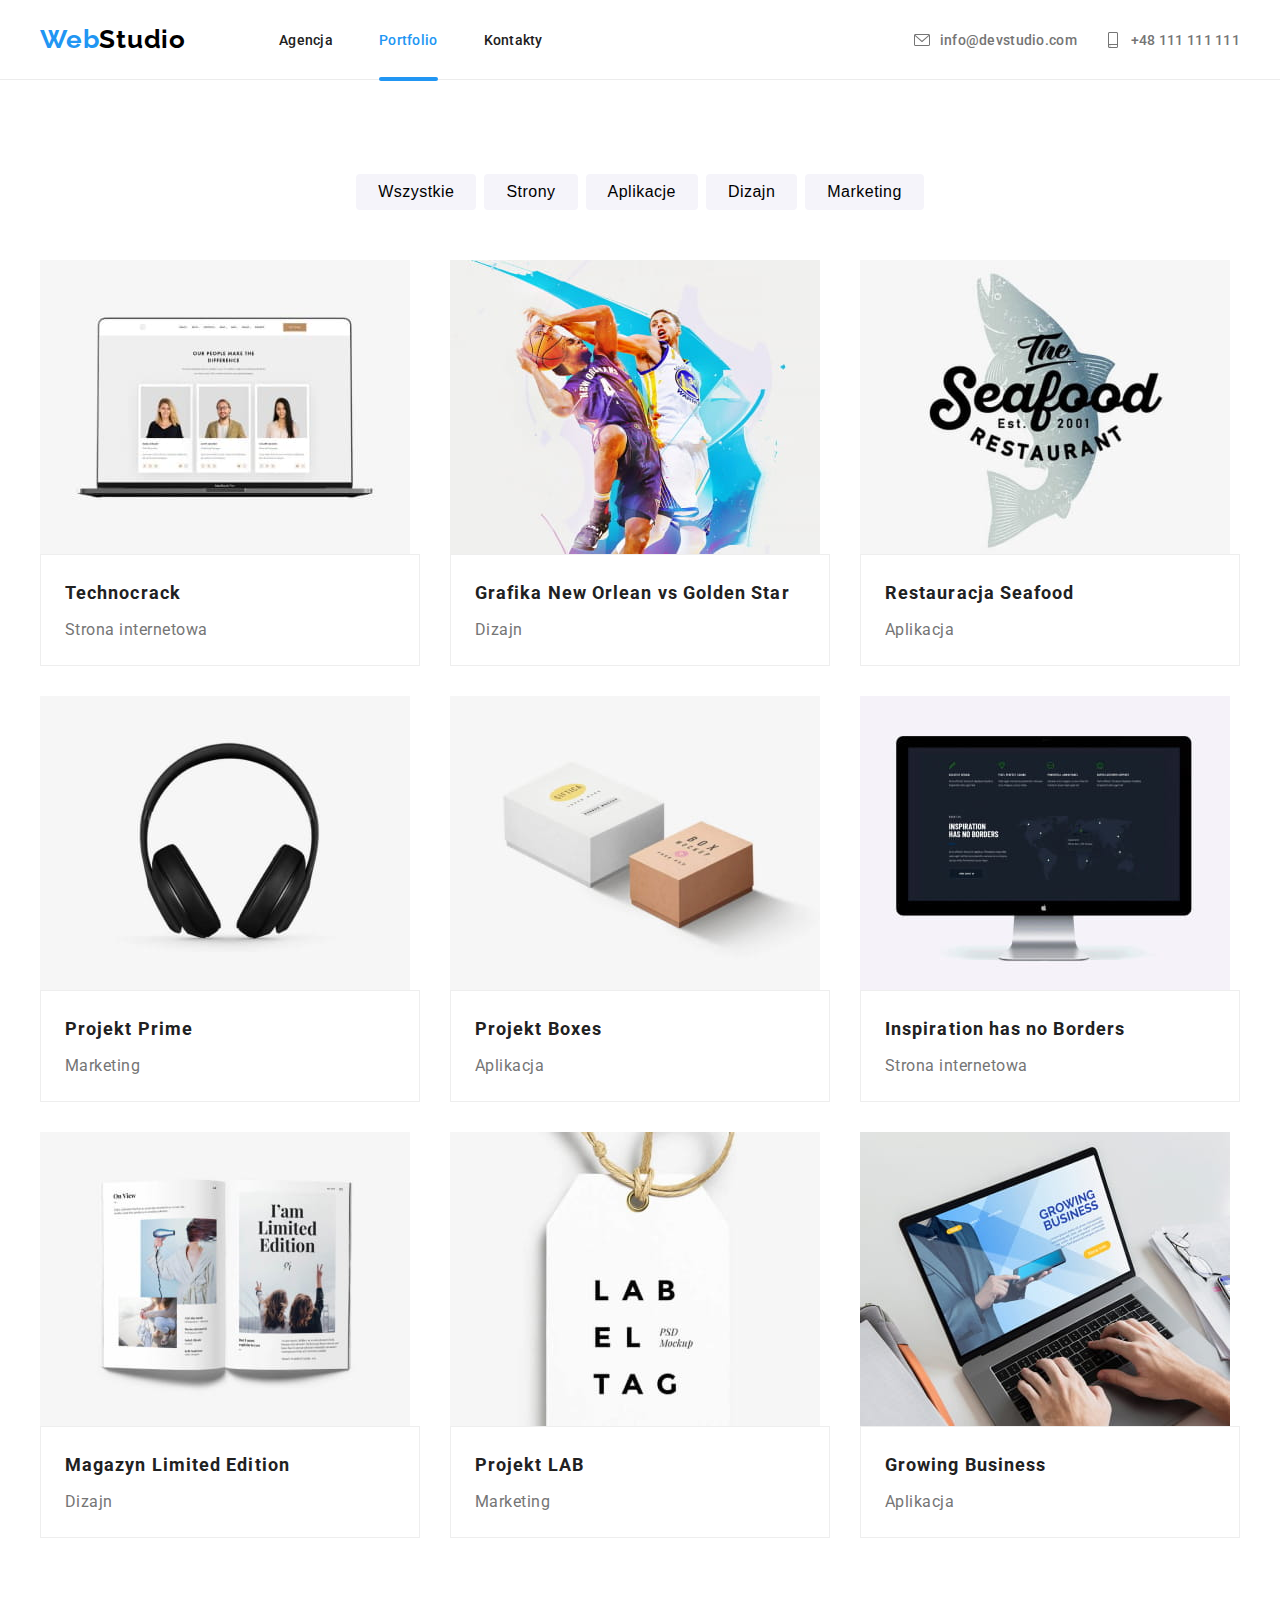
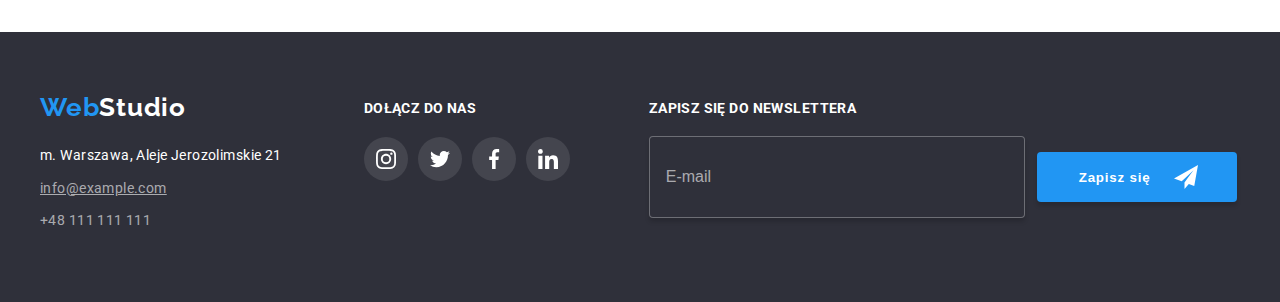
==== portfolio.html @ 94de7e84 "Copied files from previous repository" ====
<!DOCTYPE html>
<html lang="en">
  <head>
    <meta charset="UTF-8" />
    <meta http-equiv="X-UA-Compatible" content="IE=edge" />
    <meta name="viewport" content="width=device-width, initial-scale=1.0" />
    <link rel="preconnect" href="https://fonts.googleapis.com" />
    <link rel="preconnect" href="https://fonts.gstatic.com" crossorigin />
    <link
      href="https://fonts.googleapis.com/css2?family=Raleway:wght@700&family=Roboto:wght@400;500;700;900&display=swap"
      rel="stylesheet"
    />
    <link
      rel="stylesheet"
      href="https://cdnjs.cloudflare.com/ajax/libs/modern-normalize/1.1.0/modern-normalize.min.css"
      integrity="sha512-wpPYUAdjBVSE4KJnH1VR1HeZfpl1ub8YT/NKx4PuQ5NmX2tKuGu6U/JRp5y+Y8XG2tV+wKQpNHVUX03MfMFn9Q=="
      crossorigin="anonymous"
      referrerpolicy="no-referrer"
    />
    <link rel="stylesheet" href="./css/styles.css" />
    <title>Portfolio</title>
  </head>
  <body>
    <!--header-->
    <header class="header-line">
      <div class="header container">
        <div class="header-nav">
          <a class="logo" href="index.html"
            >Web<span class="logo-studio-black">Studio</span></a
          >
          <!--navigation-->
          <nav class="navigation-menu">
            <ul class="navigation">
              <li><a class="link" href="#">Agencja</a></li>
              <li><a class="link link-active" href="portfolio.html">Portfolio</a></li>
              <li><a class="link" href="#">Kontakty</a></li>
            </ul>
          </nav>
        </div>
        <div>
          <ul class="contacts-header">
            <li class="menu-nav">
              <a class="link link-contact" href="mailto:info@devstudio.com"
                > <svg class="icon-email">
                  <use href="./images/icons.svg#icon-envelope"></use></svg>info@devstudio.com</a
              >
            </li>
            <li class="menu-nav">
              <a class="link link-contact" href="tel:+48111111111"
                > <svg class="icon-phone">
                  <use href="./images/icons.svg#icon-smartphone"></use>
                </svg>+48 111 111 111</a
              >
            </li>
          </ul>
      </div>
      </div>
    </header>
    <!--buttons-->
    <main>
      <section class="section">
        <div class="container">
          <ul class="buttons-main">
            <li>
              <button class="button-list" type="button">Wszystkie</button>
            </li>
            <li><button class="button-list" type="button">Strony</button></li>
            <li>
              <button class="button-list" type="button">Aplikacje</button>
            </li>
            <li><button class="button-list" type="button">Dizajn</button></li>
            <li>
              <button class="button-list" type="button">Marketing</button>
            </li>
          </ul>
          <!--projects-->
          <div>
          <ul class="portfolio-projects">
            <li class="portfolio-projects-item">
              <figure class="portfolio-images">
                <div class="portfolio-images-box">
                <img 
                  src="images/portfolio/technocrack.jpg"
                  alt="Web page"
                  width="370"
                  height="294"
                />
                <div class="portfolio-images-overlay">
                  <p>Technocrack jest popularną platformą wykorzystywaną do rozpowszechniania koronawirusa. Firmy wykorzystują tę platformę do celów szpiegowskich i ataków na niezabezpieczone serwery konkurencji</p>
                </div>
                </div>
                <figcaption class="portfolio-description">
                  <h3 class="project">Technocrack</h3>
                  <span class="project-item">Strona internetowa</span>
                </figcaption>
              </figure>
            </li>
            <li class="portfolio-projects-item">
              <figure class="portfolio-images">
                <div class="portfolio-images-box">
                <img
                  src="images/portfolio/basketball.jpg"
                  alt="basketball match graphics"
                  width="370"
                  height="294"
                />
                <div class="portfolio-images-overlay">
                  <p>Lorem ipsum dolor sit amet consectetur adipisicing elit. Ducimus temporibus in nisi odit distinctio repellendus, enim quisquam deleniti et exercitationem commodi pariatur. Nisi id neque veritatis inventore aperiam maxime expedita.</p>
                </div>
                </div>
                <figcaption class="portfolio-description">
                  <h3 class="project">Grafika New Orlean vs Golden Star</h3>
                  <span class="project-item">Dizajn</span>
                </figcaption>
              </figure>
            </li>
            <li class="portfolio-projects-item">
              <figure class="portfolio-images">
                <div class="portfolio-images-box">
                <img
                  src="images/portfolio/restaurant.jpg"
                  alt="logo seafood restaurant"
                  width="370"
                  height="294"
                />
                <div class="portfolio-images-overlay">
                  <p>Lorem ipsum dolor sit amet, consectetur adipisicing elit. Velit minus ut quod voluptatibus ratione nulla, quis sint voluptate! Quas, voluptates quibusdam repudiandae animi dolores voluptatibus itaque labore quis placeat harum.</p>
                </div>
                </div>
                <figcaption class="portfolio-description">
                  <h3 class="project">Restauracja Seafood</h3>
                  <span class="project-item">Aplikacja</span>
                </figcaption>
              </figure>
            </li>
            <li class="portfolio-projects-item">
              <figure class="portfolio-images">
                <div class="portfolio-images-box">
                <img
                  src="images/portfolio/headphones.jpg"
                  alt="headphones"
                  width="370"
                  height="294"
                />
                <div class="portfolio-images-overlay">
                  <p>Lorem ipsum dolor sit amet consectetur, adipisicing elit. Rem nobis in earum voluptatem a consectetur iste inventore delectus minus nulla aut quidem voluptatum expedita eligendi aspernatur autem iusto, cupiditate quisquam.</p>
                </div>
                </div>
                <figcaption class="portfolio-description">
                  <h3 class="project">Projekt Prime</h3>
                  <span class="project-item">Marketing</span>
                </figcaption>
              </figure>
            </li>
            <li class="portfolio-projects-item">
              <figure class="portfolio-images">
                <div class="portfolio-images-box">
                <img
                  src="images/portfolio/boxes.jpg"
                  alt="boxes"
                  width="370"
                  height="294"
                />
                <div class="portfolio-images-overlay">
                  <p>Lorem ipsum dolor sit amet consectetur adipisicing elit. Nesciunt veniam autem suscipit vero iure cupiditate distinctio nulla ea debitis quaerat quam, aspernatur dolores, quos inventore ullam accusantium. Obcaecati, et inventore.</p>
                </div>
                </div>
                <figcaption class="portfolio-description">
                  <h3 class="project">Projekt Boxes</h3>
                  <span class="project-item">Aplikacja</span>
                </figcaption>
              </figure>
            </li>
            <li class="portfolio-projects-item">
              <figure class="portfolio-images">
                <div class="portfolio-images-box">
                <img
                  src="images/portfolio/monitor.jpg"
                  alt="monitor"
                  width="370"
                  height="294"
                />
                <div class="portfolio-images-overlay">
                  <p>Lorem, ipsum dolor sit amet consectetur adipisicing elit. Libero cum sit praesentium asperiores error doloribus quas delectus quidem illum omnis consequuntur voluptatum dolore, dolores quasi autem eum eius. Ab, pariatur.</p>
                </div>
                </div>
                <figcaption class="portfolio-description">
                  <h3 class="project">Inspiration has no Borders</h3>
                  <span class="project-item">Strona internetowa</span>
                </figcaption>
              </figure>
            </li>
            <li class="portfolio-projects-item">
              <figure class="portfolio-images">
                <div class="portfolio-images-box">
                <img
                  src="images/portfolio/magazine.jpg"
                  alt="Limited Edition magazine"
                  width="370"
                  height="294"
                />
                <div class="portfolio-images-overlay">
                  <p>Lorem ipsum dolor sit amet consectetur adipisicing elit. Similique ex provident ullam minus odio, ipsum laudantium laborum natus necessitatibus, nobis sit quas alias! Beatae alias adipisci distinctio soluta doloremque eum.</p>
                </div>
                </div>
                
                <figcaption class="portfolio-description">
                  <h3 class="project">Magazyn Limited Edition</h3>
                  <span class="project-item">Dizajn</span>
                </figcaption>
              </figure>
            </li>
            <li class="portfolio-projects-item">
              <figure class="portfolio-images">
                <div class="portfolio-images-box">
                <img
                  src="images/portfolio/label.jpg"
                  alt="project label tag"
                  width="370"
                  height="294"
                />
                <div class="portfolio-images-overlay">
                  <p>Lorem ipsum dolor sit amet consectetur adipisicing elit. Quo exercitationem voluptas, asperiores reprehenderit quod repellat, iusto totam omnis nobis corrupti libero tempora nesciunt laudantium delectus iste adipisci. Nihil, nesciunt commodi!</p>
                </div>
                </div>
                <figcaption class="portfolio-description">
                  <h3 class="project">Projekt LAB</h3>
                  <span class="project-item">Marketing</span>
                </figcaption>
              </figure>
            </li>
            <li class="portfolio-projects-item">
              <figure class="portfolio-images">
                <div class="portfolio-images-box">
                <img
                  src="images/portfolio/laptop.jpg"
                  alt="growing business app on laptop"
                  width="370"
                  height="294"
                />
                <div class="portfolio-images-overlay">
                  <p>Lorem ipsum dolor sit amet consectetur, adipisicing elit. Nostrum odit, sunt minus magnam id hic dicta nisi facere dolor rem repellat veritatis porro quis cupiditate saepe, aspernatur et officiis nam.</p>
                </div>
                </div>
                <figcaption class="portfolio-description">
                  <h3 class="project">Growing Business</h3>
                  <span class="project-item">Aplikacja</span>
                </figcaption>
              </figure>
            </li>
          </ul>
          </div>
        </div>
      </section>
    </main>

    <!--footer-->
    <footer class="contacts">
      <div class="container footer-box">
        <div>
        <a class="logo logo-footer" href="index.html"
          >Web<span class="logo-studio-white">Studio</span></a
        >
        <address>
          <ul class="links-footer">
            <li>
              <a
                class="link-footer"
                href="https://goo.gl/maps/8idBE2b1yMuSsfuq6"
                target="_blank"
                >m. Warszawa, Aleje Jerozolimskie 21</a
              >
            </li>
            <li>
              <a
                class="link-footer contact-footer-mail"
                href="mailto:info@example.com"
                >info@example.com</a
              >
            </li>
            <li>
              <a class="link-footer contact-footer" href="tel:+48111111111"
                >+48 111 111 111</a
              >
            </li>
          </ul>
        </address>
      </div>
      <div class="footer-social-media">
        <p class="footer-social-header">Dołącz do nas</p>
        <ul class="footer-social-media-list">
          <li class="footer-social-media-item">
            <a href="#" class="footer-social-media-link social-media-links">
              <svg class="footer-social-media-icon" width="44px" height="44px">
                <use href="./images/icons.svg#icon-instagram" width="20px" height="20px" x="12px" y="12px"></use>
              </svg>
            </a>
          </li>
              <li class="footer-social-media-item">
                <a href="#" class="footer-social-media-link social-media-links">
                  <svg class="footer-social-media-icon" width="44px" height="44px">
                    <use href="./images/icons.svg#icon-twitter" width="20px" height="20px" x="12px" y="12px"></use>
                  </svg>
                </a>
              </li>
                  <li class="footer-social-media-item">
                    <a href="#" class="footer-social-media-link social-media-links">
                      <svg class="footer-social-media-icon" width="44px" height="44px">
                        <use href="./images/icons.svg#icon-facebook" width="20px" height="20px" x="12px" y="12px"></use>
                      </svg>
                    </a>
                  </li>
                  <li class="footer-social-media-item">
                        <a href="#" class="footer-social-media-link social-media-links">
                          <svg class="footer-social-media-icon" width="44px" height="44px">
                            <use href="./images/icons.svg#icon-linkedin" width="20px" height="20px" x="12px" y="12px"></use>
                          </svg>
                        </a>
                        </li>
        </ul>
        <div class="newsletter-box-portfolio">
          <p class="footer-social-header">Zapisz się do newslettera</p>
          <form class="newsletter-form">
            <label for="newsletter"></label>
   <input name="newsletter"
    type="text"
    id="newsletter"
    placeholder="E-mail"
    class="newsletter-email-box"/>
          <button type="submit" class="button-form">Zapisz się
          <svg class="newsletter-icon" width="24px" height="24px">
            <use href="./images/icons.svg#icon-icon-send">
            </use>
          </svg>
          </button>
          </form>
        </div>
      </div>
        </div>
    </footer>
  </body>
</html>
---- css/styles.css ----
* {
  margin: 0;
  padding: 0;
  border: 0;
}

:root {
  --brand-color: #2196f3;
  --main-color: #212121;
  --background-gray-color: #2f303a;
  --main-gray-color: #757575;
  --black-color: #000000;
  --white-color: #ffffff;
  --light-color: #f5f4fa;
  --projects-color: #eeeeee;
  --lightgray-color: #afb1b8;
  --shadow-portfolio1: rgba(0, 0, 0, 0.12);
  --shadow-portfolio2: rgba(0, 0, 0, 0.06);
  --shadow-portfolio3: rgba(0, 0, 0, 0.16);
  --newsletter-color: rgba(255, 255, 255, 0.6);
  --border-color: rgba(33, 33, 33, 0.2);
}

body {
  font-family: 'Roboto', sans-serif;
  color: var(--main-color);
}

.container {
  width: 1200px;
  margin: 0 auto;
  padding: 0px 15px;
}

.section {
  padding: 94px 0;
}

/* header-styles */
.header-nav {
  display: flex;
  justify-content: space-between;
  align-items: center;
}

.header {
  padding-top: 24px;
  padding-bottom: 24px;
  display: flex;
  justify-content: space-between;
  align-items: center;
}

.header-line {
  border-bottom: 1px solid #ececec;
}

/*logo*/

.logo {
  font-family: 'Raleway', sans-serif;
  font-weight: 700;
  font-size: 26px;
  line-height: 1.2;
  letter-spacing: 0.03em;
  color: var(--brand-color);
  text-decoration: none;
  margin-right: 93px;
}

.logo-studio-black {
  color: var(--black-color);
}

.logo-studio-white {
  color: var(--white-color);
}

/*navigation*/

.navigation,
.contacts-header {
  list-style-type: none;
  font-weight: 500;
  font-size: 14px;
  letter-spacing: 0.02em;
  line-height: 1.15;
  display: flex;
}

.link {
  text-decoration: none;
  color: var(--main-color);
}

.link-contact {
  color: var(--main-gray-color);
  display: flex;
  align-items: center;
  justify-content: center;
}

.navigation-menu {
  justify-content: space-between;
}

.navigation {
  gap: 46px;
}

.link,
.link-footer {
  transition: color 250ms cubic-bezier(0.4, 0, 0.2, 1);
}

.link-active {
  color: var(--brand-color);
  position: relative;
}

.link-active::after {
  content: '';
  display: block;
  border-radius: 2px;
  width: 100%;
  height: 4px;
  background: var(--brand-color);
  position: absolute;
  top: 45px;
}

/*header contacts*/
.link:hover,
.link:focus,
.link-footer:hover,
.link-footer:focus {
  color: var(--brand-color);
}

.contacts-header {
  display: flex;
  justify-content: space-between;
  gap: 50px;
}

.menu-nav:last-child {
  margin-right: 0px;
}

.menu-nav {
  fill: currentColor;
  margin-left: -22px;
}

.icon-email {
  width: 16px;
  height: 16px;
  margin-right: 10px;
}

.icon-phone {
  width: 16px;
  height: 16px;
  vertical-align: text-top;
  margin-right: 10px;
}

/*hero*/
.hero {
  padding-top: 200px;
  padding-bottom: 200px;
  justify-content: center;
  align-items: center;
}

.hero {
  background-image: linear-gradient(
      90deg,
      rgba(47, 48, 58, 0.4) 0%,
      rgba(47, 48, 58, 0.4) 0%
    ),
    url('../images/Img-underlay.jpg');
  background-size: 1600px 600px;
  background-position: center;
  background-repeat: no-repeat;
}

.hero-content {
  text-align: center;
  padding-left: 252px;
  padding-right: 252px;
}

.header-main {
  font-weight: 900;
  font-size: 44px;
  line-height: 1.36;
  text-align: center;
  letter-spacing: 0.06em;
  text-transform: uppercase;
  color: var(--white-color);
  margin-bottom: 30px;
}

.button-service {
  font-weight: 700;
  font-size: 16px;
  line-height: 1.9;
  text-align: center;
  letter-spacing: 0.06em;
  background-color: var(--brand-color);
  border-radius: 4px;
  box-shadow: 0px 4px 4px rgba(0, 0, 0, 0.15);
  color: var(--white-color);
  cursor: pointer;
  width: 200px;
  min-height: 50px;
  border: none;
  transition: background-color 250ms cubic-bezier(0.4, 0, 0.2, 1),
    color 250ms cubic-bezier(0.4, 0, 0.2, 1);
}

.button-service:hover,
.button-service:focus {
  background: var(--white-color);
  color: var(--brand-color);
}

/*features*/

.features-list .features-list-item {
  list-style: none;
}

.feature-title {
  font-weight: 700;
  font-size: 14px;
  line-height: 1.14;
  letter-spacing: 0.03em;
  text-transform: uppercase;
  color: var(--main-color);
  text-align: center;
  margin-bottom: 10px;
}

.feature-text {
  font-size: 14px;
  line-height: 1.71;
  letter-spacing: 0.03em;
  color: var(--main-gray-color);
  margin-top: 10px;
}

.features-list {
  display: flex;
}

.features-list-item {
  display: inline-block;
  margin-right: 20px;
}

.features-list-item:last-child {
  margin-right: 0px;
}

.features {
  padding-top: 94px;
  padding-bottom: 94px;
}

.features-icon {
  padding: 25px 100px;
  display: flex;
  justify-content: center;
  align-items: center;
  margin-bottom: 30px;
  border-radius: 4px;
}

/*about-us*/

.title {
  font-weight: 700;
  font-size: 36px;
  line-height: 1.17;
  text-align: center;
  letter-spacing: 0.03em;
  margin: 0;
  margin-bottom: 50px;
  padding: 0;
}

.about-us-list {
  list-style-type: none;
  display: flex;
  gap: 20px;
}

.about-us-list:last-child {
  margin-right: 0;
}

.about-us {
  text-align: center;
}

.our-work {
  margin-top: -94px;
}

.about-us-list li {
  position: relative;
}

.about-us-list-img {
  background: rgba(47, 48, 58, 0.8);
  width: 100%;
  height: 70px;
  display: flex;
  align-items: center;
  justify-content: center;
  box-shadow: 0px 4px 4px rgba(0, 0, 0, 0.25);
  padding-top: 27px;
  padding-bottom: 27px;
  position: absolute;
  top: 224px;
  text-transform: uppercase;
  color: var(--white-color);
  font-weight: 700;
  font-size: 14px;
  line-height: 1.14;
  letter-spacing: 0.03em;
}

/*our-team*/

.team-people {
  list-style-type: none;
  margin-left: -15px;
}

.team-people .programmers {
  font-weight: 500;
  font-size: 16px;
  letter-spacing: 0.03em;
}

.team-people .programmers-team {
  font-size: 16px;
  line-height: 1.19;
  color: var(--main-gray-color);
  letter-spacing: 0.03em;
}

.team-people .team-photos {
  box-shadow: 0px 1px 3px rgba(0, 0, 0, 0.12), 0px 1px 1px rgba(0, 0, 0, 0.14),
    0px 2px 1px rgba(0, 0, 0, 0.2);
  border-radius: 0px 0px 4px 4px;
}

.our-team {
  background-color: var(--light-color);
  text-align: center;
  padding-top: 94px;
  padding-bottom: 94px;
  margin-bottom: 0px;
}

.social-media-icons {
  fill: var(--lightgray-color);
  display: block;
}

.social-media-links {
  transition: background-color 250ms cubic-bezier(0.4, 0, 0.2, 1),
    color 250ms cubic-bezier(0.4, 0, 0.2, 1);
}

.social-media-icons:hover {
  fill: var(--white-color);
  background-color: var(--brand-color);
  border-radius: 50%;
}

.team-social-media {
  display: flex;
  gap: 10px;
  align-items: center;
  justify-content: space-around;
  padding-top: 16px;
  padding-right: 32px;
  padding-left: 32px;
}

.team-people {
  display: flex;
  gap: 30px;
  text-align: center;
}

.team-photos {
  margin-bottom: 30px;
}

.team-people-photos:last-child {
  margin-right: 0px;
}

.programmers-description {
  padding-top: 30px;
  padding-bottom: 30px;
}

.programmers-team {
  padding-bottom: 30px;
}

.programmers {
  margin-bottom: 10px;
}

/* our customers */

.customers {
  list-style-type: none;
  display: flex;
  align-items: center;
  justify-content: center;
  gap: 30px;
  fill: var(--lightgray-color);
  margin-left: -27px;
  cursor: pointer;
}

.customers-item:hover,
.customers-item:focus {
  border: 1px solid var(--brand-color);
  fill: var(--brand-color);
  border-radius: 4px;
}

.customers-item {
  border: 1px solid var(--lightgray-color);
  width: 170px;
  height: 92px;
  display: flex;
  align-items: center;
  justify-content: center;
  transition: border 250ms cubic-bezier(0.4, 0, 0.2, 1),
    color 250ms cubic-bezier(0.4, 0, 0.2, 1);
}

/*footer*/
.contacts {
  background-color: var(--background-gray-color);
}

.link-footer {
  text-decoration: none;
  color: var(--white-color);
  font-size: 14px;
  line-height: 1.71;
  letter-spacing: 0.03em;
  font-style: normal;
  display: block;
  margin-bottom: 9px;
}

.contact-footer {
  color: rgba(255, 255, 255, 0.6);
}

.contact-footer-mail {
  color: rgba(255, 255, 255, 0.6);
  text-decoration: underline;
  cursor: pointer;
}

.links-footer {
  list-style-type: none;
}

.logo-footer {
  display: block;
  margin-bottom: 20px;
}

.footer-box {
  padding-top: 60px;
  padding-bottom: 60px;
  display: flex;
  gap: 70px;
}

.footer-social-media {
  align-items: center;
  margin-top: -12px;
  margin-left: 12px;
}

.footer-social-header {
  color: var(--white-color);
  font-size: 14px;
  font-weight: 700;
  text-transform: uppercase;
  margin-top: 20px;
  margin-bottom: 0px;
  line-height: 1.17;
  letter-spacing: 0.03em;
}

.footer-social-media-list {
  list-style-type: none;
  gap: 10px;
  margin-top: 20px;
  display: flex;
}

.footer-social-media-icon {
  border-radius: 50%;
  background-color: rgba(255, 255, 255, 0.1);
  fill: var(--white-color);
}

.footer-social-media-icon:hover {
  background-color: var(--brand-color);
}

/*portfolio*/

.buttons-main {
  list-style-type: none;
  display: flex;
  justify-content: center;
  gap: 8px;
  align-items: center;
  margin-bottom: 50px;
}

.buttons-main .button-list {
  background: var(--light-color);
  border-radius: 4px;
  border-style: none;
  font-weight: 500;
  font-size: 16px;
  line-height: 1.5;
  text-align: center;
  letter-spacing: 0.03em;
  cursor: pointer;
  padding: 6px 22px;
}

.buttons-main .button-list:hover,
.buttons-main .button-list:focus {
  color: var(--white-color);
  background-color: var(--brand-color);
  box-shadow: 0px 3px 1px rgba(0, 0, 0, 0.1), 0px 1px 2px rgba(0, 0, 0, 0.08),
    0px 2px 2px rgba(0, 0, 0, 0.12);
}

.portfolio-images-box {
  position: relative;
  overflow: hidden;
  width: 370px;
  height: 294px;
}

.portfolio-images-box:hover .portfolio-images-overlay {
  transform: translateX(0);
}

.portfolio-images-overlay {
  display: flex;
  justify-content: center;
  align-items: center;
  position: absolute;
  top: 0;
  left: 0;
  width: 100%;
  height: 100%;
  background-color: rgba(33, 150, 243, 0.9);
  transform: translatey(101%);
  transition: transform 250ms cubic-bezier(0.4, 0, 0.2, 1);
}

.portfolio-images-overlay > p {
  color: var(--white-color);
  padding: 49px 45px 49px 24px;
  margin: 0;
  font-size: 18px;
  line-height: 1.55;
  letter-spacing: 0.03em;
}

.portfolio-projects-item:hover .portfolio-images-overlay,
.portfolio-projects-item:focus .portfolio-images-overlay {
  transform: translateY(0);
}

/*projects*/

.portfolio-projects {
  list-style-type: none;
  display: flex;
  flex-wrap: wrap;
  border-radius: 4px;
  gap: 30px;
}

.portfolio-projects-item {
  flex-basis: calc((100% - 60px) / 3);
}

.portfolio-images:hover,
.portfolio-images:focus {
  box-shadow: 0px 1px 1px var(--shadow-portfolio1),
    0px 4px 4px var(--shadow-portfolio2), 1px 4px 6px var(--shadow-portfolio3);
  cursor: pointer;
}

.portfolio-projects .project {
  font-size: 18px;
  line-height: 2;
  letter-spacing: 0.06em;
  margin-bottom: 4px;
}

.portfolio-projects .project-item {
  font-size: 16px;
  line-height: 1.88;
  letter-spacing: 0.03em;
  color: var(--main-gray-color);
}

.portfolio-projects-item .portfolio-images img {
  display: block;
}

.portfolio-projects-item .portfolio-description {
  padding: 20px 24px;
  border: 1px solid var(--projects-color);
}

/* modal window + backdrop */

.modal {
  top: 50%;
  left: 50%;
  width: 528px;
  height: 581px;
  background: var(--white-color);
  box-shadow: 0px 1px 3px rgba(0, 0, 0, 0.12), 0px 1px 1px rgba(0, 0, 0, 0.14),
    0px 2px 1px rgba(0, 0, 0, 0.2);
  border-radius: 4px;
  position: fixed;
  z-index: 1;
  transition-property: opacity, transform;
  transition-duration: 1s;
  transform: translateX(-50%) translateY(-50%) scale(1) skew(0deg, 0deg);
  opacity: 1;
  visibility: visible;
  display: block;
}

.is-hidden {
  pointer-events: none;
  visibility: hidden;
  opacity: 0;
  transform: scale(0);
}

.button-modal-close {
  width: 30px;
  height: 30px;
  color: var(--black-color);
  position: absolute;
  top: 8px;
  right: 8px;
  border: 1px solid rgba(0, 0, 0, 0.1);
  border-radius: 50%;
  display: flex;
  align-items: center;
  justify-content: center;
  cursor: pointer;
  background: var(--white-color);
}

.backdrop {
  position: fixed;
  background: rgba(0, 0, 0, 0.2);
  left: 0;
  top: 0;
  right: 0;
  bottom: 0;
  z-index: 1;
  transform: scale(1);
  transition-property: visibility, opacity, transform;
  transition-duration: 250ms;
  transition-timing-function: cubic-bezier(0.4, 0, 0.2, 1);
}

/* newsletter */

.newsletter-box {
  position: absolute;
  margin-left: 610px;
  margin-top: -12px;
}

.newsletter-box-portfolio {
  position: absolute;
  margin-left: 285px;
  margin-top: -105px;
}

.newsletter-email-box {
  width: 358px;
  height: 50px;
  font-size: 16px;
  line-height: 1.25;
  padding-top: 15px;
  padding-bottom: 15px;
  padding-left: 16px;
  border-radius: 4px;
  border: 1px solid rgba(255, 255, 255, 0.3);
  box-shadow: 0px 4px 4px rgba(0, 0, 0, 0.15);
  background: var(--background-gray-color);
  outline: none;
  color: rgba(255, 255, 255, 0.6);
}

.newsletter-email-box::placeholder {
  color: rgba(255, 255, 255, 0.6);
}

.newsletter-form {
  display: flex;
  justify-content: center;
  align-items: center;
  padding-top: 60px;
  margin-top: -40px;
}

.button-form {
  display: flex;
  text-align: center;
  align-items: center;
  background: var(--brand-color);
  width: 200px;
  height: 50px;
  padding: 10px 27px 10px 42px;
  margin-left: 12px;
  gap: 24px;
  color: var(--white-color);
  font-weight: 700;
  letter-spacing: 0.06em;
  line-height: 1.88;
  box-shadow: 0px 4px 4px rgba(0, 0, 0, 0.15);
  border-radius: 4px;
  cursor: pointer;
  transition: 250ms cubic-bezier(0.4, 0, 0.2, 1);
}

.newsletter-icon {
  fill: var(--white-color);
}

/* personal-data-form */

.personal-data-label {
  position: relative;
  margin-bottom: 4px;
  left: -212px;
  color: var(--main-gray-color);
}

.personal-data-phone {
  margin-left: 16px;
}

.personal-data-email {
  margin-left: 8px;
}

.personal-data {
  display: flex;
  flex-direction: column;
  justify-content: center;
  align-items: center;
  transition: 250ms cubic-bezier(0.4, 0, 0.2, 1);
  margin-bottom: -10px;
}

.personal-data-form {
  display: flex;
  justify-content: space-between;
  flex-direction: column;
  font-weight: 400;
  font-size: 12px;
  line-height: 1.17;
  letter-spacing: 0.01em;
  padding: 40px;
}

.form-title {
  text-align: center;
  font-weight: 700;
  font-size: 20px;
  line-height: 1.15;
  letter-spacing: 0.03em;
  margin-bottom: 12px;
}

.input-icons {
  position: relative;
  top: -25px;
  left: -202px;
  display: flex;
  transform: translateY(-50%);
}

.input-label {
  display: flex;
  outline: none;
  width: 448px;
  height: 40px;
  border: 1px solid var(--border-color);
  border-radius: 4px;
  margin-bottom: 4px;
  padding-left: 42px;
}

.input text {
  padding-left: 15px;
}

.personal-data-comment {
  color: var(--main-gray-color);
  font-size: 12px;
  line-height: 1.17;
  margin-bottom: 0px;
}

.personal-data-andotations {
  border: 1px solid var(--border-color);
  border-radius: 4px;
  outline: none;
  width: 448px;
  height: 120px;
  padding: 12px 16px;
  font-size: 12px;
  line-height: 1.17;
  letter-spacing: 0.01em;
  margin-top: 6px;
  transition: 250ms cubic-bezier(0.4, 0, 0.2, 1);
  resize: none;
}

.personal-data-andotations::placeholder {
  color: rgba(117, 117, 117, 0.5);
}

.personal-data .input-label:focus {
  border: 1px solid var(--brand-color);
}

.personal-data-andotations:focus {
  border: 1px solid var(--brand-color);
}

.personal-data:focus-within {
  fill: var(--brand-color);
}

/* checkbox styles */

.personal-data-checkbox {
  display: flex;
  margin-top: 18px;
}

.checkbox-text {
  margin-left: 8px;
  font-size: 14px;
  line-height: 1.71;
  color: var(--main-gray-color);
  letter-spacing: 0.03em;
  position: absolute;
  left: 70px;
  top: 447px;
}

.agreement-link {
  color: var(--brand-color);
}

.checkbox-button {
  background: var(--brand-color);
  width: 200px;
  height: 50px;
  box-shadow: 0px 4px 4px rgba(0, 0, 0, 0.15);
  border-radius: 4px;
  position: absolute;
  left: 160px;
  top: 500px;
  font-weight: 700;
  font-size: 16px;
  line-height: 1.88;
  letter-spacing: 0.06em;
  color: var(--white-color);
  cursor: pointer;
  transition: 250ms cubic-bezier(0.4, 0, 0.2, 1);
}

.checkbox-input {
  opacity: 0;
}

.checkbox-icon {
  border: 2px solid var(--main-color);
  box-shadow: 0px 4px 4px rgba(0, 0, 0, 0.25);
  transition: 250ms cubic-bezier(0.4, 0, 0.2, 1);
  border-radius: 2px;
  margin-top: 7px;
  position: absolute;
  left: 52px;
  width: 16px;
  height: 15px;
  display: flex;
  justify-content: center;
  align-items: center;
}

.checkbox-input:checked + .checkbox-icon {
  background: var(--brand-color);
  outline: none;
  border: none;
}

.checkbox-icon-active {
  fill: var(--white-color);
}
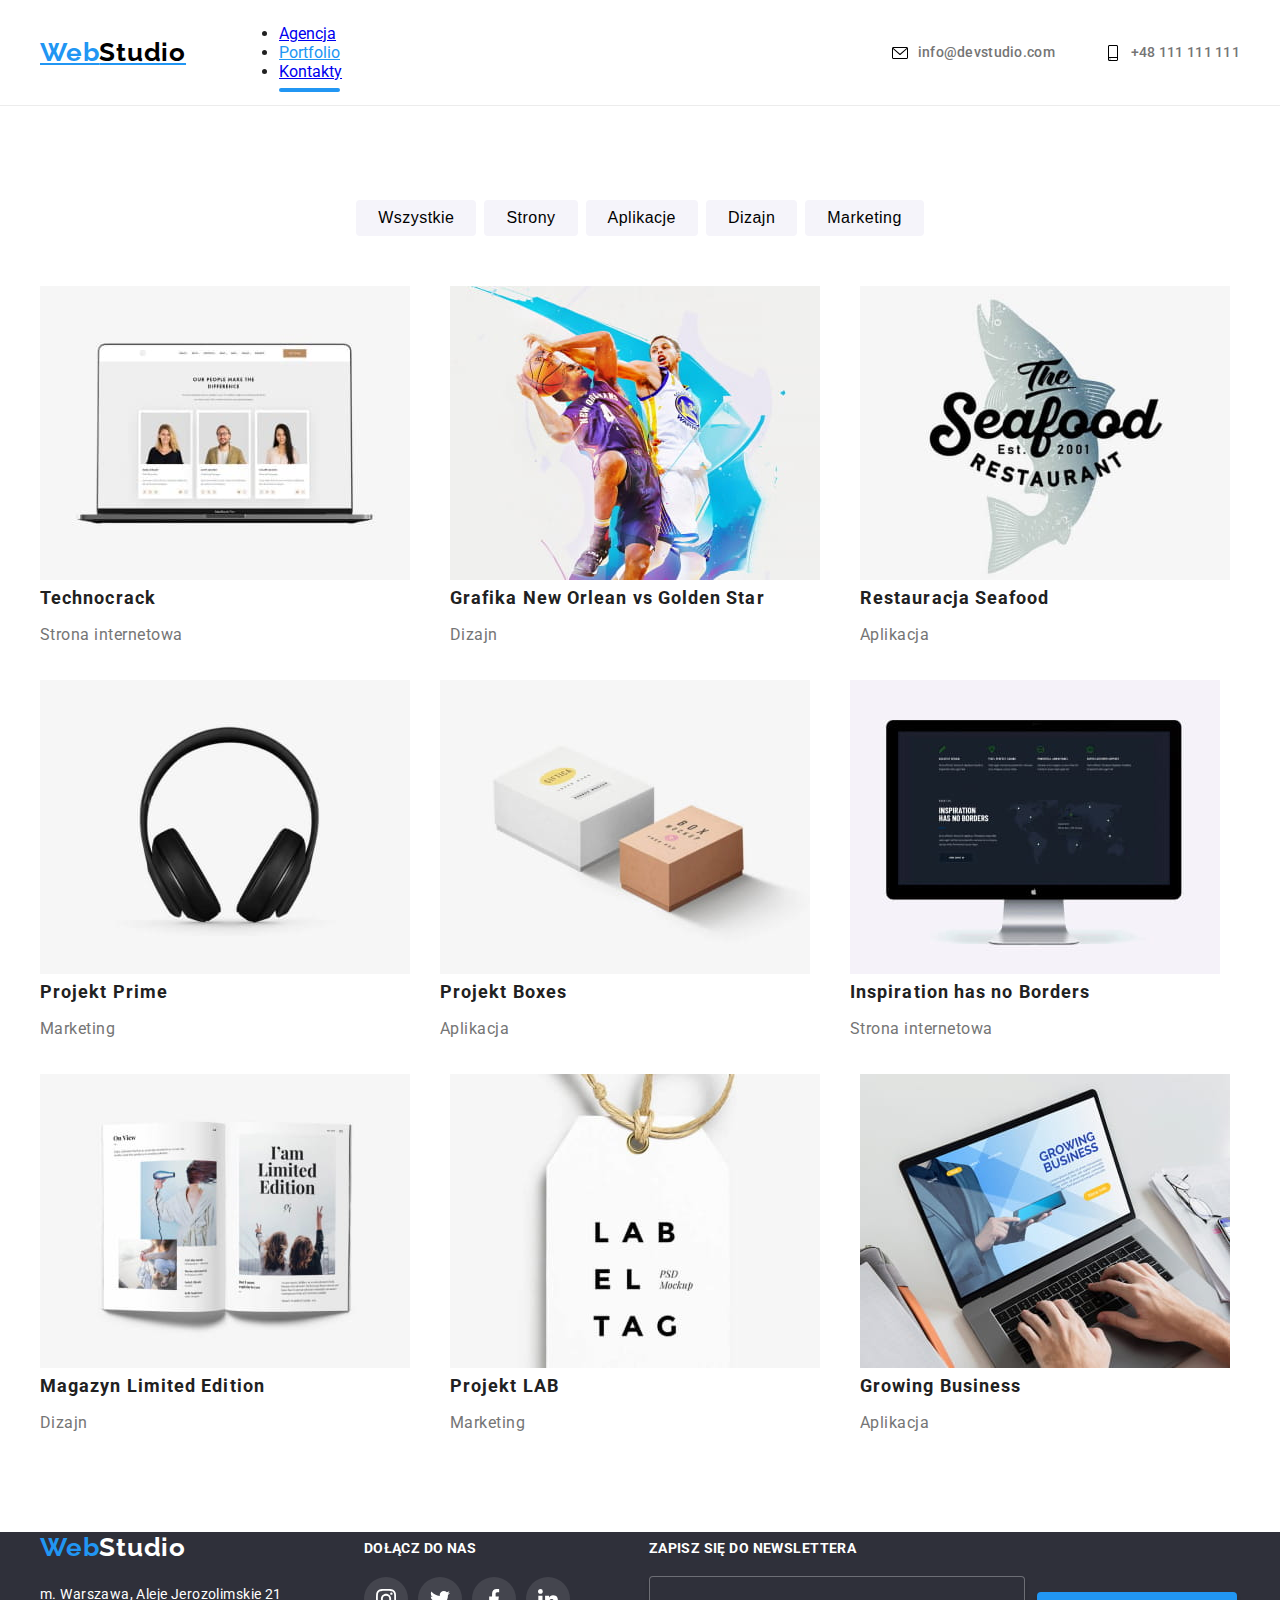
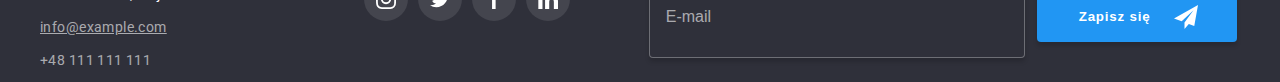
==== commit 3bc1de24: "Added scss files and changed class names to bem" ====
--- a/portfolio.html
+++ b/portfolio.html
@@ -18,36 +18,37 @@
       referrerpolicy="no-referrer"
     />
     <link rel="stylesheet" href="./css/styles.css" />
+    <link rel="stylesheet" href="./css/main.min.css" />
     <title>Portfolio</title>
   </head>
   <body>
     <!--header-->
-    <header class="header-line">
-      <div class="header container">
-        <div class="header-nav">
-          <a class="logo" href="index.html"
-            >Web<span class="logo-studio-black">Studio</span></a
+    <header class="header">
+      <div class="header__wrapper container">
+        <div class="header__nav">
+          <a class="header__logo" href="index.html"
+            >Web<span class="logo__studio">Studio</span></a
           >
           <!--navigation-->
-          <nav class="navigation-menu">
-            <ul class="navigation">
-              <li><a class="link" href="#">Agencja</a></li>
-              <li><a class="link link-active" href="portfolio.html">Portfolio</a></li>
-              <li><a class="link" href="#">Kontakty</a></li>
+          <nav class="header__nav">
+            <ul class="header__nav-menu">
+              <li><a class="header__nav-link" href="#">Agencja</a></li>
+              <li><a class="header__nav-link header__nav-link--active" href="portfolio.html">Portfolio</a></li>
+              <li><a class="header__nav-link" href="#">Kontakty</a></li>
             </ul>
           </nav>
         </div>
         <div>
-          <ul class="contacts-header">
-            <li class="menu-nav">
-              <a class="link link-contact" href="mailto:info@devstudio.com"
-                > <svg class="icon-email">
+          <ul class="header__contacts">
+            <li>
+              <a class="header__contacts-item" href="mailto:info@devstudio.com"
+                > <svg class="header__contacts-icon">
                   <use href="./images/icons.svg#icon-envelope"></use></svg>info@devstudio.com</a
               >
             </li>
-            <li class="menu-nav">
-              <a class="link link-contact" href="tel:+48111111111"
-                > <svg class="icon-phone">
+            <li>
+              <a class="header__contacts-item" href="tel:+48111111111"
+                > <svg class="header__contacts-icon">
                   <use href="./images/icons.svg#icon-smartphone"></use>
                 </svg>+48 111 111 111</a
               >
@@ -62,21 +63,21 @@
         <div class="container">
           <ul class="buttons-main">
             <li>
-              <button class="button-list" type="button">Wszystkie</button>
-            </li>
-            <li><button class="button-list" type="button">Strony</button></li>
-            <li>
-              <button class="button-list" type="button">Aplikacje</button>
-            </li>
-            <li><button class="button-list" type="button">Dizajn</button></li>
-            <li>
-              <button class="button-list" type="button">Marketing</button>
+              <button class="button__list" type="button">Wszystkie</button>
+            </li>
+            <li><button class="button__list" type="button">Strony</button></li>
+            <li>
+              <button class="button__list" type="button">Aplikacje</button>
+            </li>
+            <li><button class="button__list" type="button">Dizajn</button></li>
+            <li>
+              <button class="button__list" type="button">Marketing</button>
             </li>
           </ul>
           <!--projects-->
           <div>
           <ul class="portfolio-projects">
-            <li class="portfolio-projects-item">
+            <li class="portfolio__projects-item">
               <figure class="portfolio-images">
                 <div class="portfolio-images-box">
                 <img 
@@ -91,11 +92,11 @@
                 </div>
                 <figcaption class="portfolio-description">
                   <h3 class="project">Technocrack</h3>
-                  <span class="project-item">Strona internetowa</span>
-                </figcaption>
-              </figure>
-            </li>
-            <li class="portfolio-projects-item">
+                  <span class="project__item">Strona internetowa</span>
+                </figcaption>
+              </figure>
+            </li>
+            <li class="portfolio__projects-item">
               <figure class="portfolio-images">
                 <div class="portfolio-images-box">
                 <img
@@ -110,11 +111,11 @@
                 </div>
                 <figcaption class="portfolio-description">
                   <h3 class="project">Grafika New Orlean vs Golden Star</h3>
-                  <span class="project-item">Dizajn</span>
-                </figcaption>
-              </figure>
-            </li>
-            <li class="portfolio-projects-item">
+                  <span class="project__item">Dizajn</span>
+                </figcaption>
+              </figure>
+            </li>
+            <li class="portfolio__projects-item">
               <figure class="portfolio-images">
                 <div class="portfolio-images-box">
                 <img
@@ -129,7 +130,7 @@
                 </div>
                 <figcaption class="portfolio-description">
                   <h3 class="project">Restauracja Seafood</h3>
-                  <span class="project-item">Aplikacja</span>
+                  <span class="project__item">Aplikacja</span>
                 </figcaption>
               </figure>
             </li>
@@ -148,11 +149,11 @@
                 </div>
                 <figcaption class="portfolio-description">
                   <h3 class="project">Projekt Prime</h3>
-                  <span class="project-item">Marketing</span>
-                </figcaption>
-              </figure>
-            </li>
-            <li class="portfolio-projects-item">
+                  <span class="project__item">Marketing</span>
+                </figcaption>
+              </figure>
+            </li>
+            <li class="portfolio__projects-item">
               <figure class="portfolio-images">
                 <div class="portfolio-images-box">
                 <img
@@ -167,11 +168,11 @@
                 </div>
                 <figcaption class="portfolio-description">
                   <h3 class="project">Projekt Boxes</h3>
-                  <span class="project-item">Aplikacja</span>
-                </figcaption>
-              </figure>
-            </li>
-            <li class="portfolio-projects-item">
+                  <span class="project__item">Aplikacja</span>
+                </figcaption>
+              </figure>
+            </li>
+            <li class="portfolio__projects-item">
               <figure class="portfolio-images">
                 <div class="portfolio-images-box">
                 <img
@@ -186,11 +187,11 @@
                 </div>
                 <figcaption class="portfolio-description">
                   <h3 class="project">Inspiration has no Borders</h3>
-                  <span class="project-item">Strona internetowa</span>
-                </figcaption>
-              </figure>
-            </li>
-            <li class="portfolio-projects-item">
+                  <span class="project__item">Strona internetowa</span>
+                </figcaption>
+              </figure>
+            </li>
+            <li class="portfolio__projects-item">
               <figure class="portfolio-images">
                 <div class="portfolio-images-box">
                 <img
@@ -206,11 +207,11 @@
                 
                 <figcaption class="portfolio-description">
                   <h3 class="project">Magazyn Limited Edition</h3>
-                  <span class="project-item">Dizajn</span>
-                </figcaption>
-              </figure>
-            </li>
-            <li class="portfolio-projects-item">
+                  <span class="project__item">Dizajn</span>
+                </figcaption>
+              </figure>
+            </li>
+            <li class="portfolio__projects-item">
               <figure class="portfolio-images">
                 <div class="portfolio-images-box">
                 <img
@@ -225,11 +226,11 @@
                 </div>
                 <figcaption class="portfolio-description">
                   <h3 class="project">Projekt LAB</h3>
-                  <span class="project-item">Marketing</span>
-                </figcaption>
-              </figure>
-            </li>
-            <li class="portfolio-projects-item">
+                  <span class="project__item">Marketing</span>
+                </figcaption>
+              </figure>
+            </li>
+            <li class="portfolio__projects-item">
               <figure class="portfolio-images">
                 <div class="portfolio-images-box">
                 <img
@@ -244,7 +245,7 @@
                 </div>
                 <figcaption class="portfolio-description">
                   <h3 class="project">Growing Business</h3>
-                  <span class="project-item">Aplikacja</span>
+                  <span class="project__item">Aplikacja</span>
                 </figcaption>
               </figure>
             </li>
@@ -258,8 +259,8 @@
     <footer class="contacts">
       <div class="container footer-box">
         <div>
-        <a class="logo logo-footer" href="index.html"
-          >Web<span class="logo-studio-white">Studio</span></a
+        <a class="logo logo__footer" href="index.html"
+          >Web<span class="logo__studio logo__studio--white">Studio</span></a
         >
         <address>
           <ul class="links-footer">
--- a/css/styles.css
+++ b/css/styles.css
@@ -37,49 +37,30 @@
 }
 
 /* header-styles */
-.header-nav {
+.header__nav {
   display: flex;
   justify-content: space-between;
   align-items: center;
 }
 
-.header {
-  padding-top: 24px;
-  padding-bottom: 24px;
-  display: flex;
-  justify-content: space-between;
-  align-items: center;
-}
-
-.header-line {
-  border-bottom: 1px solid #ececec;
-}
 
 /*logo*/
 
-.logo {
+.header__logo {
   font-family: 'Raleway', sans-serif;
   font-weight: 700;
   font-size: 26px;
   line-height: 1.2;
   letter-spacing: 0.03em;
   color: var(--brand-color);
-  text-decoration: none;
   margin-right: 93px;
 }
 
-.logo-studio-black {
-  color: var(--black-color);
-}
-
-.logo-studio-white {
-  color: var(--white-color);
-}
 
 /*navigation*/
 
-.navigation,
-.contacts-header {
+.header__navigation-menu,
+.header__contacts{
   list-style-type: none;
   font-weight: 500;
   font-size: 14px;
@@ -88,37 +69,38 @@
   display: flex;
 }
 
-.link {
+.link {  
   text-decoration: none;
   color: var(--main-color);
 }
 
-.link-contact {
+.header__contacts-item {
   color: var(--main-gray-color);
   display: flex;
   align-items: center;
   justify-content: center;
-}
-
-.navigation-menu {
+  text-decoration: none;
+}
+
+.header__navigation {
   justify-content: space-between;
 }
 
-.navigation {
+.header__navigation-menu {
   gap: 46px;
 }
 
-.link,
+.header__contacts-item,
 .link-footer {
   transition: color 250ms cubic-bezier(0.4, 0, 0.2, 1);
 }
 
-.link-active {
+.header__nav-link--active {
   color: var(--brand-color);
   position: relative;
 }
 
-.link-active::after {
+.header__nav-link--active::after {
   content: '';
   display: block;
   border-radius: 2px;
@@ -130,40 +112,34 @@
 }
 
 /*header contacts*/
-.link:hover,
-.link:focus,
+.header__contacts-item:hover,
+.header__contacts-item:focus,
 .link-footer:hover,
 .link-footer:focus {
   color: var(--brand-color);
 }
 
-.contacts-header {
+.header__contacts {
   display: flex;
   justify-content: space-between;
   gap: 50px;
 }
 
-.menu-nav:last-child {
-  margin-right: 0px;
-}
-
-.menu-nav {
+
+
+.header__menu-nav {
   fill: currentColor;
   margin-left: -22px;
 }
 
-.icon-email {
+.header__contacts-icon {
   width: 16px;
   height: 16px;
   margin-right: 10px;
-}
-
-.icon-phone {
-  width: 16px;
-  height: 16px;
-  vertical-align: text-top;
-  margin-right: 10px;
-}
+  vertical-align: middle;
+}
+
+
 
 /*hero*/
 .hero {
@@ -481,7 +457,7 @@
   list-style-type: none;
 }
 
-.logo-footer {
+.logo__footer {
   display: block;
   margin-bottom: 20px;
 }
@@ -538,7 +514,7 @@
   margin-bottom: 50px;
 }
 
-.buttons-main .button-list {
+.buttons-main .button__list {
   background: var(--light-color);
   border-radius: 4px;
   border-style: none;
@@ -551,8 +527,8 @@
   padding: 6px 22px;
 }
 
-.buttons-main .button-list:hover,
-.buttons-main .button-list:focus {
+.buttons-main .button__list:hover,
+.buttons-main .button__list:focus {
   color: var(--white-color);
   background-color: var(--brand-color);
   box-shadow: 0px 3px 1px rgba(0, 0, 0, 0.1), 0px 1px 2px rgba(0, 0, 0, 0.08),
@@ -593,8 +569,8 @@
   letter-spacing: 0.03em;
 }
 
-.portfolio-projects-item:hover .portfolio-images-overlay,
-.portfolio-projects-item:focus .portfolio-images-overlay {
+.portfolio__projects-item:hover .portfolio-images-overlay,
+.portfolio__projects-item:focus .portfolio-images-overlay {
   transform: translateY(0);
 }
 
@@ -608,7 +584,7 @@
   gap: 30px;
 }
 
-.portfolio-projects-item {
+.portfolio__projects-item {
   flex-basis: calc((100% - 60px) / 3);
 }
 
@@ -626,18 +602,18 @@
   margin-bottom: 4px;
 }
 
-.portfolio-projects .project-item {
+.portfolio-projects .project__item {
   font-size: 16px;
   line-height: 1.88;
   letter-spacing: 0.03em;
   color: var(--main-gray-color);
 }
 
-.portfolio-projects-item .portfolio-images img {
+.portfolio-projects__item .portfolio-images img {
   display: block;
 }
 
-.portfolio-projects-item .portfolio-description {
+.portfolio-projects__item .portfolio-description {
   padding: 20px 24px;
   border: 1px solid var(--projects-color);
 }
--- a/css/main.min.css
+++ b/css/main.min.css
@@ -0,0 +1 @@
+:root{--brand-color: #2196f3;--main-color: #212121;--background-gray-color: #2f303a;--main-gray-color: #757575;--black-color: #000000;--white-color: #ffffff;--light-color: #f5f4fa;--projects-color: #eeeeee;--lightgray-color: #afb1b8;--shadow-portfolio1: rgba(0, 0, 0, 0.12);--shadow-portfolio2: rgba(0, 0, 0, 0.06);--shadow-portfolio3: rgba(0, 0, 0, 0.16);--newsletter-color: rgba(255, 255, 255, 0.6);--border-color: rgba(33, 33, 33, 0.2)}body{font-family:"Roboto",sans-serif;color:var(--main-color)}.container{width:1200px;margin:0 auto;padding:0px 15px}.section{padding:94px 0}.header{border-bottom:1px solid #ececec}.header__wrapper{padding-top:24px;padding-bottom:24px;display:-webkit-box;display:-ms-flexbox;display:flex;-webkit-box-pack:justify;-ms-flex-pack:justify;justify-content:space-between;-webkit-box-align:center;-ms-flex-align:center;align-items:center}.header__nav{display:-webkit-box;display:-ms-flexbox;display:flex;-webkit-box-pack:justify;-ms-flex-pack:justify;justify-content:space-between;-webkit-box-align:center;-ms-flex-align:center;align-items:center}.headernavigation-menu,.headercontacts{list-style-type:none;font-weight:500;font-size:14px;letter-spacing:.02em;line-height:1.15;display:-webkit-box;display:-ms-flexbox;display:flex}.logo{font-family:"Raleway",sans-serif;font-weight:700;font-size:26px;line-height:1.2;letter-spacing:.03em;color:var(--brand-color);text-decoration:none;margin-right:93px}.logo__studio{color:var(--black-color)}.logo__studio--white{color:var(--white-color)}/*# sourceMappingURL=main.min.css.map */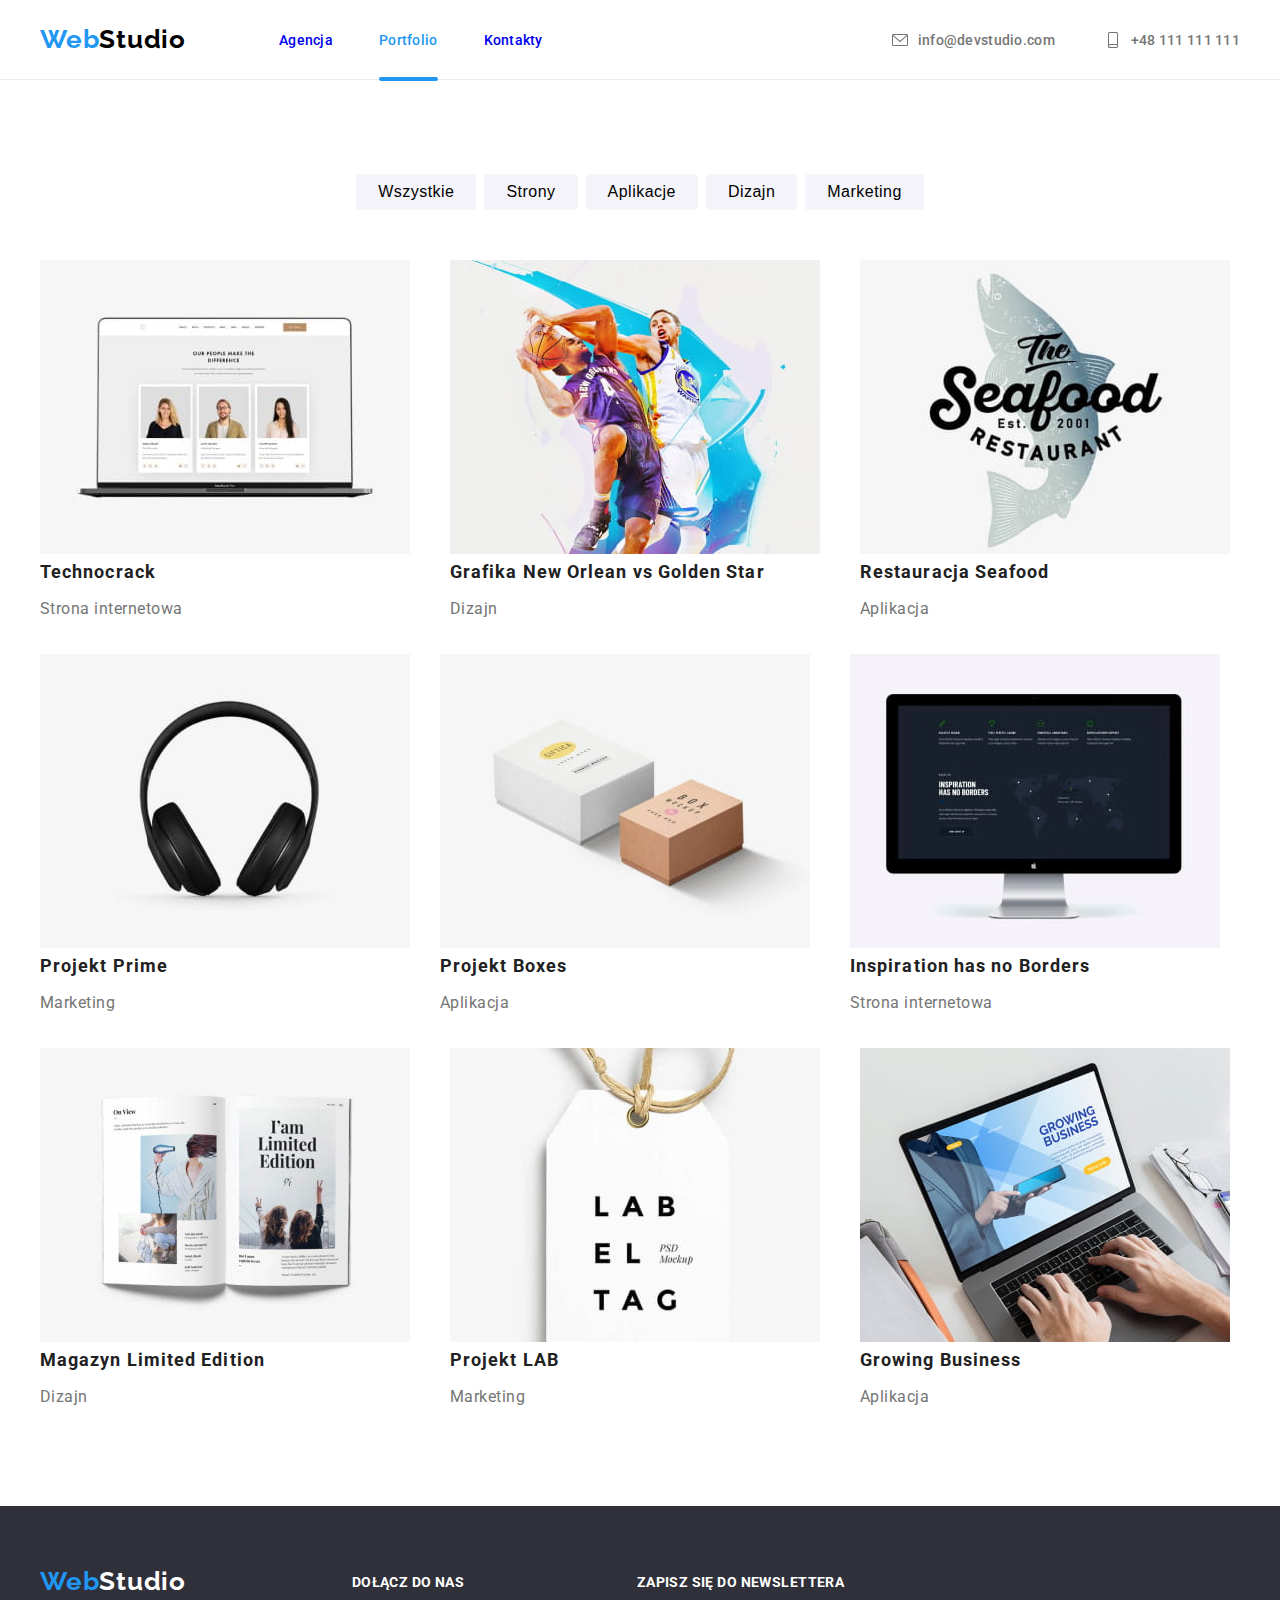
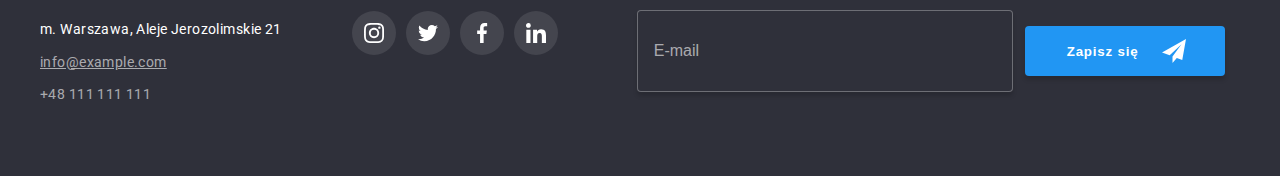
==== commit fecf1ef8: "Bem classes added" ====
--- a/portfolio.html
+++ b/portfolio.html
@@ -26,12 +26,12 @@
     <header class="header">
       <div class="header__wrapper container">
         <div class="header__nav">
-          <a class="header__logo" href="index.html"
+          <a class="logo" href="index.html"
             >Web<span class="logo__studio">Studio</span></a
           >
           <!--navigation-->
-          <nav class="header__nav">
-            <ul class="header__nav-menu">
+          <nav class="header__navigation">
+            <ul class="header__navigation-menu">
               <li><a class="header__nav-link" href="#">Agencja</a></li>
               <li><a class="header__nav-link header__nav-link--active" href="portfolio.html">Portfolio</a></li>
               <li><a class="header__nav-link" href="#">Kontakty</a></li>
@@ -256,17 +256,17 @@
     </main>
 
     <!--footer-->
-    <footer class="contacts">
-      <div class="container footer-box">
+    <footer class="footer">
+      <div class="footer__wrapper container ">
         <div>
-        <a class="logo logo__footer" href="index.html"
+        <a class="logo" href="index.html"
           >Web<span class="logo__studio logo__studio--white">Studio</span></a
         >
         <address>
-          <ul class="links-footer">
+          <ul class="footer__links">
             <li>
               <a
-                class="link-footer"
+                class="footer__link-item"
                 href="https://goo.gl/maps/8idBE2b1yMuSsfuq6"
                 target="_blank"
                 >m. Warszawa, Aleje Jerozolimskie 21</a
@@ -274,53 +274,53 @@
             </li>
             <li>
               <a
-                class="link-footer contact-footer-mail"
+                class="footer__link-item footer__email"
                 href="mailto:info@example.com"
                 >info@example.com</a
               >
             </li>
             <li>
-              <a class="link-footer contact-footer" href="tel:+48111111111"
+              <a class="footer__link-item footer__contact" href="tel:+48111111111"
                 >+48 111 111 111</a
               >
             </li>
           </ul>
         </address>
       </div>
-      <div class="footer-social-media">
-        <p class="footer-social-header">Dołącz do nas</p>
-        <ul class="footer-social-media-list">
-          <li class="footer-social-media-item">
-            <a href="#" class="footer-social-media-link social-media-links">
-              <svg class="footer-social-media-icon" width="44px" height="44px">
+      <div class="footer__social-links">
+        <p class="footer__social-header">Dołącz do nas</p>
+        <ul class="footer__social-list">
+          <li>
+            <a href="#">
+              <svg class="footer__social-icon" width="44px" height="44px">
                 <use href="./images/icons.svg#icon-instagram" width="20px" height="20px" x="12px" y="12px"></use>
               </svg>
             </a>
           </li>
-              <li class="footer-social-media-item">
-                <a href="#" class="footer-social-media-link social-media-links">
-                  <svg class="footer-social-media-icon" width="44px" height="44px">
+              <li>
+                <a href="#">
+                  <svg class="footer__social-icon" width="44px" height="44px">
                     <use href="./images/icons.svg#icon-twitter" width="20px" height="20px" x="12px" y="12px"></use>
                   </svg>
                 </a>
               </li>
-                  <li class="footer-social-media-item">
-                    <a href="#" class="footer-social-media-link social-media-links">
-                      <svg class="footer-social-media-icon" width="44px" height="44px">
+                  <li>
+                    <a href="#">
+                      <svg class="footer__social-icon" width="44px" height="44px">
                         <use href="./images/icons.svg#icon-facebook" width="20px" height="20px" x="12px" y="12px"></use>
                       </svg>
                     </a>
                   </li>
-                  <li class="footer-social-media-item">
-                        <a href="#" class="footer-social-media-link social-media-links">
-                          <svg class="footer-social-media-icon" width="44px" height="44px">
+                  <li>
+                        <a href="#">
+                          <svg class="footer__social-icon" width="44px" height="44px">
                             <use href="./images/icons.svg#icon-linkedin" width="20px" height="20px" x="12px" y="12px"></use>
                           </svg>
                         </a>
                         </li>
         </ul>
         <div class="newsletter-box-portfolio">
-          <p class="footer-social-header">Zapisz się do newslettera</p>
+          <p class="footer__social-header">Zapisz się do newslettera</p>
           <form class="newsletter-form">
             <label for="newsletter"></label>
    <input name="newsletter"
--- a/css/styles.css
+++ b/css/styles.css
@@ -1,507 +1,4 @@
-* {
-  margin: 0;
-  padding: 0;
-  border: 0;
-}
-
-:root {
-  --brand-color: #2196f3;
-  --main-color: #212121;
-  --background-gray-color: #2f303a;
-  --main-gray-color: #757575;
-  --black-color: #000000;
-  --white-color: #ffffff;
-  --light-color: #f5f4fa;
-  --projects-color: #eeeeee;
-  --lightgray-color: #afb1b8;
-  --shadow-portfolio1: rgba(0, 0, 0, 0.12);
-  --shadow-portfolio2: rgba(0, 0, 0, 0.06);
-  --shadow-portfolio3: rgba(0, 0, 0, 0.16);
-  --newsletter-color: rgba(255, 255, 255, 0.6);
-  --border-color: rgba(33, 33, 33, 0.2);
-}
-
-body {
-  font-family: 'Roboto', sans-serif;
-  color: var(--main-color);
-}
-
-.container {
-  width: 1200px;
-  margin: 0 auto;
-  padding: 0px 15px;
-}
-
-.section {
-  padding: 94px 0;
-}
-
-/* header-styles */
-.header__nav {
-  display: flex;
-  justify-content: space-between;
-  align-items: center;
-}
-
-
-/*logo*/
-
-.header__logo {
-  font-family: 'Raleway', sans-serif;
-  font-weight: 700;
-  font-size: 26px;
-  line-height: 1.2;
-  letter-spacing: 0.03em;
-  color: var(--brand-color);
-  margin-right: 93px;
-}
-
-
-/*navigation*/
-
-.header__navigation-menu,
-.header__contacts{
-  list-style-type: none;
-  font-weight: 500;
-  font-size: 14px;
-  letter-spacing: 0.02em;
-  line-height: 1.15;
-  display: flex;
-}
-
-.link {  
-  text-decoration: none;
-  color: var(--main-color);
-}
-
-.header__contacts-item {
-  color: var(--main-gray-color);
-  display: flex;
-  align-items: center;
-  justify-content: center;
-  text-decoration: none;
-}
-
-.header__navigation {
-  justify-content: space-between;
-}
-
-.header__navigation-menu {
-  gap: 46px;
-}
-
-.header__contacts-item,
-.link-footer {
-  transition: color 250ms cubic-bezier(0.4, 0, 0.2, 1);
-}
-
-.header__nav-link--active {
-  color: var(--brand-color);
-  position: relative;
-}
-
-.header__nav-link--active::after {
-  content: '';
-  display: block;
-  border-radius: 2px;
-  width: 100%;
-  height: 4px;
-  background: var(--brand-color);
-  position: absolute;
-  top: 45px;
-}
-
-/*header contacts*/
-.header__contacts-item:hover,
-.header__contacts-item:focus,
-.link-footer:hover,
-.link-footer:focus {
-  color: var(--brand-color);
-}
-
-.header__contacts {
-  display: flex;
-  justify-content: space-between;
-  gap: 50px;
-}
-
-
-
-.header__menu-nav {
-  fill: currentColor;
-  margin-left: -22px;
-}
-
-.header__contacts-icon {
-  width: 16px;
-  height: 16px;
-  margin-right: 10px;
-  vertical-align: middle;
-}
-
-
-
-/*hero*/
-.hero {
-  padding-top: 200px;
-  padding-bottom: 200px;
-  justify-content: center;
-  align-items: center;
-}
-
-.hero {
-  background-image: linear-gradient(
-      90deg,
-      rgba(47, 48, 58, 0.4) 0%,
-      rgba(47, 48, 58, 0.4) 0%
-    ),
-    url('../images/Img-underlay.jpg');
-  background-size: 1600px 600px;
-  background-position: center;
-  background-repeat: no-repeat;
-}
-
-.hero-content {
-  text-align: center;
-  padding-left: 252px;
-  padding-right: 252px;
-}
-
-.header-main {
-  font-weight: 900;
-  font-size: 44px;
-  line-height: 1.36;
-  text-align: center;
-  letter-spacing: 0.06em;
-  text-transform: uppercase;
-  color: var(--white-color);
-  margin-bottom: 30px;
-}
-
-.button-service {
-  font-weight: 700;
-  font-size: 16px;
-  line-height: 1.9;
-  text-align: center;
-  letter-spacing: 0.06em;
-  background-color: var(--brand-color);
-  border-radius: 4px;
-  box-shadow: 0px 4px 4px rgba(0, 0, 0, 0.15);
-  color: var(--white-color);
-  cursor: pointer;
-  width: 200px;
-  min-height: 50px;
-  border: none;
-  transition: background-color 250ms cubic-bezier(0.4, 0, 0.2, 1),
-    color 250ms cubic-bezier(0.4, 0, 0.2, 1);
-}
-
-.button-service:hover,
-.button-service:focus {
-  background: var(--white-color);
-  color: var(--brand-color);
-}
-
-/*features*/
-
-.features-list .features-list-item {
-  list-style: none;
-}
-
-.feature-title {
-  font-weight: 700;
-  font-size: 14px;
-  line-height: 1.14;
-  letter-spacing: 0.03em;
-  text-transform: uppercase;
-  color: var(--main-color);
-  text-align: center;
-  margin-bottom: 10px;
-}
-
-.feature-text {
-  font-size: 14px;
-  line-height: 1.71;
-  letter-spacing: 0.03em;
-  color: var(--main-gray-color);
-  margin-top: 10px;
-}
-
-.features-list {
-  display: flex;
-}
-
-.features-list-item {
-  display: inline-block;
-  margin-right: 20px;
-}
-
-.features-list-item:last-child {
-  margin-right: 0px;
-}
-
-.features {
-  padding-top: 94px;
-  padding-bottom: 94px;
-}
-
-.features-icon {
-  padding: 25px 100px;
-  display: flex;
-  justify-content: center;
-  align-items: center;
-  margin-bottom: 30px;
-  border-radius: 4px;
-}
-
-/*about-us*/
-
-.title {
-  font-weight: 700;
-  font-size: 36px;
-  line-height: 1.17;
-  text-align: center;
-  letter-spacing: 0.03em;
-  margin: 0;
-  margin-bottom: 50px;
-  padding: 0;
-}
-
-.about-us-list {
-  list-style-type: none;
-  display: flex;
-  gap: 20px;
-}
-
-.about-us-list:last-child {
-  margin-right: 0;
-}
-
-.about-us {
-  text-align: center;
-}
-
-.our-work {
-  margin-top: -94px;
-}
-
-.about-us-list li {
-  position: relative;
-}
-
-.about-us-list-img {
-  background: rgba(47, 48, 58, 0.8);
-  width: 100%;
-  height: 70px;
-  display: flex;
-  align-items: center;
-  justify-content: center;
-  box-shadow: 0px 4px 4px rgba(0, 0, 0, 0.25);
-  padding-top: 27px;
-  padding-bottom: 27px;
-  position: absolute;
-  top: 224px;
-  text-transform: uppercase;
-  color: var(--white-color);
-  font-weight: 700;
-  font-size: 14px;
-  line-height: 1.14;
-  letter-spacing: 0.03em;
-}
-
-/*our-team*/
-
-.team-people {
-  list-style-type: none;
-  margin-left: -15px;
-}
-
-.team-people .programmers {
-  font-weight: 500;
-  font-size: 16px;
-  letter-spacing: 0.03em;
-}
-
-.team-people .programmers-team {
-  font-size: 16px;
-  line-height: 1.19;
-  color: var(--main-gray-color);
-  letter-spacing: 0.03em;
-}
-
-.team-people .team-photos {
-  box-shadow: 0px 1px 3px rgba(0, 0, 0, 0.12), 0px 1px 1px rgba(0, 0, 0, 0.14),
-    0px 2px 1px rgba(0, 0, 0, 0.2);
-  border-radius: 0px 0px 4px 4px;
-}
-
-.our-team {
-  background-color: var(--light-color);
-  text-align: center;
-  padding-top: 94px;
-  padding-bottom: 94px;
-  margin-bottom: 0px;
-}
-
-.social-media-icons {
-  fill: var(--lightgray-color);
-  display: block;
-}
-
-.social-media-links {
-  transition: background-color 250ms cubic-bezier(0.4, 0, 0.2, 1),
-    color 250ms cubic-bezier(0.4, 0, 0.2, 1);
-}
-
-.social-media-icons:hover {
-  fill: var(--white-color);
-  background-color: var(--brand-color);
-  border-radius: 50%;
-}
-
-.team-social-media {
-  display: flex;
-  gap: 10px;
-  align-items: center;
-  justify-content: space-around;
-  padding-top: 16px;
-  padding-right: 32px;
-  padding-left: 32px;
-}
-
-.team-people {
-  display: flex;
-  gap: 30px;
-  text-align: center;
-}
-
-.team-photos {
-  margin-bottom: 30px;
-}
-
-.team-people-photos:last-child {
-  margin-right: 0px;
-}
-
-.programmers-description {
-  padding-top: 30px;
-  padding-bottom: 30px;
-}
-
-.programmers-team {
-  padding-bottom: 30px;
-}
-
-.programmers {
-  margin-bottom: 10px;
-}
-
-/* our customers */
-
-.customers {
-  list-style-type: none;
-  display: flex;
-  align-items: center;
-  justify-content: center;
-  gap: 30px;
-  fill: var(--lightgray-color);
-  margin-left: -27px;
-  cursor: pointer;
-}
-
-.customers-item:hover,
-.customers-item:focus {
-  border: 1px solid var(--brand-color);
-  fill: var(--brand-color);
-  border-radius: 4px;
-}
-
-.customers-item {
-  border: 1px solid var(--lightgray-color);
-  width: 170px;
-  height: 92px;
-  display: flex;
-  align-items: center;
-  justify-content: center;
-  transition: border 250ms cubic-bezier(0.4, 0, 0.2, 1),
-    color 250ms cubic-bezier(0.4, 0, 0.2, 1);
-}
-
-/*footer*/
-.contacts {
-  background-color: var(--background-gray-color);
-}
-
-.link-footer {
-  text-decoration: none;
-  color: var(--white-color);
-  font-size: 14px;
-  line-height: 1.71;
-  letter-spacing: 0.03em;
-  font-style: normal;
-  display: block;
-  margin-bottom: 9px;
-}
-
-.contact-footer {
-  color: rgba(255, 255, 255, 0.6);
-}
-
-.contact-footer-mail {
-  color: rgba(255, 255, 255, 0.6);
-  text-decoration: underline;
-  cursor: pointer;
-}
-
-.links-footer {
-  list-style-type: none;
-}
-
-.logo__footer {
-  display: block;
-  margin-bottom: 20px;
-}
-
-.footer-box {
-  padding-top: 60px;
-  padding-bottom: 60px;
-  display: flex;
-  gap: 70px;
-}
-
-.footer-social-media {
-  align-items: center;
-  margin-top: -12px;
-  margin-left: 12px;
-}
-
-.footer-social-header {
-  color: var(--white-color);
-  font-size: 14px;
-  font-weight: 700;
-  text-transform: uppercase;
-  margin-top: 20px;
-  margin-bottom: 0px;
-  line-height: 1.17;
-  letter-spacing: 0.03em;
-}
-
-.footer-social-media-list {
-  list-style-type: none;
-  gap: 10px;
-  margin-top: 20px;
-  display: flex;
-}
-
-.footer-social-media-icon {
-  border-radius: 50%;
-  background-color: rgba(255, 255, 255, 0.1);
-  fill: var(--white-color);
-}
-
-.footer-social-media-icon:hover {
-  background-color: var(--brand-color);
-}
+
 
 /*portfolio*/
 
@@ -678,9 +175,22 @@
 
 /* newsletter */
 
+
+.footer__social-header {
+  color: var(--white-color);
+  font-size: 14px;
+  font-weight: 700;
+  text-transform: uppercase;
+  margin-top: 20px;
+  margin-bottom: 0px;
+  line-height: 1.17;
+  letter-spacing: 0.03em;
+}
+
+
 .newsletter-box {
   position: absolute;
-  margin-left: 610px;
+  margin-left: 585px;
   margin-top: -12px;
 }
 
--- a/css/main.min.css
+++ b/css/main.min.css
@@ -1 +1 @@
-:root{--brand-color: #2196f3;--main-color: #212121;--background-gray-color: #2f303a;--main-gray-color: #757575;--black-color: #000000;--white-color: #ffffff;--light-color: #f5f4fa;--projects-color: #eeeeee;--lightgray-color: #afb1b8;--shadow-portfolio1: rgba(0, 0, 0, 0.12);--shadow-portfolio2: rgba(0, 0, 0, 0.06);--shadow-portfolio3: rgba(0, 0, 0, 0.16);--newsletter-color: rgba(255, 255, 255, 0.6);--border-color: rgba(33, 33, 33, 0.2)}body{font-family:"Roboto",sans-serif;color:var(--main-color)}.container{width:1200px;margin:0 auto;padding:0px 15px}.section{padding:94px 0}.header{border-bottom:1px solid #ececec}.header__wrapper{padding-top:24px;padding-bottom:24px;display:-webkit-box;display:-ms-flexbox;display:flex;-webkit-box-pack:justify;-ms-flex-pack:justify;justify-content:space-between;-webkit-box-align:center;-ms-flex-align:center;align-items:center}.header__nav{display:-webkit-box;display:-ms-flexbox;display:flex;-webkit-box-pack:justify;-ms-flex-pack:justify;justify-content:space-between;-webkit-box-align:center;-ms-flex-align:center;align-items:center}.headernavigation-menu,.headercontacts{list-style-type:none;font-weight:500;font-size:14px;letter-spacing:.02em;line-height:1.15;display:-webkit-box;display:-ms-flexbox;display:flex}.logo{font-family:"Raleway",sans-serif;font-weight:700;font-size:26px;line-height:1.2;letter-spacing:.03em;color:var(--brand-color);text-decoration:none;margin-right:93px}.logo__studio{color:var(--black-color)}.logo__studio--white{color:var(--white-color)}/*# sourceMappingURL=main.min.css.map */+*{margin:0;padding:0;border:0}:root{--brand-color: #2196f3;--main-color: #212121;--background-gray-color: #2f303a;--main-gray-color: #757575;--black-color: #000000;--white-color: #ffffff;--light-color: #f5f4fa;--projects-color: #eeeeee;--lightgray-color: #afb1b8;--shadow-portfolio1: rgba(0, 0, 0, 0.12);--shadow-portfolio2: rgba(0, 0, 0, 0.06);--shadow-portfolio3: rgba(0, 0, 0, 0.16);--newsletter-color: rgba(255, 255, 255, 0.6);--border-color: rgba(33, 33, 33, 0.2)}body{font-family:"Roboto",sans-serif;color:var(--main-color)}.container{width:1200px;margin:0 auto;padding:0px 15px}.section{padding:94px 0}.header{border-bottom:1px solid #ececec}.header__wrapper{padding-top:24px;padding-bottom:24px;display:-webkit-box;display:-ms-flexbox;display:flex;-webkit-box-pack:justify;-ms-flex-pack:justify;justify-content:space-between;-webkit-box-align:center;-ms-flex-align:center;align-items:center}.header__nav{display:-webkit-box;display:-ms-flexbox;display:flex;-webkit-box-pack:justify;-ms-flex-pack:justify;justify-content:space-between;-webkit-box-align:center;-ms-flex-align:center;align-items:center}.header__contacts-item{color:var(--main-gray-color);display:-webkit-box;display:-ms-flexbox;display:flex;-webkit-box-align:center;-ms-flex-align:center;align-items:center;-webkit-box-pack:center;-ms-flex-pack:center;justify-content:center;text-decoration:none;-webkit-transition:color 250ms cubic-bezier(0.4, 0, 0.2, 1);transition:color 250ms cubic-bezier(0.4, 0, 0.2, 1)}.header__contacts-item:hover,.header__contacts-item:focus{color:var(--brand-color)}.header__contacts-icon{width:16px;height:16px;margin-right:10px;vertical-align:middle;fill:currentColor}.header__navigation-menu{display:-webkit-box;display:-ms-flexbox;display:flex;gap:46px;list-style-type:none;font-weight:500;font-size:14px;letter-spacing:.02em;line-height:1.15}.header__nav-link{text-decoration:none}.header__nav-link--active{color:var(--brand-color);position:relative}.header__nav-link--active::after{content:"";display:block;border-radius:2px;width:100%;height:4px;background:var(--brand-color);position:absolute;top:45px}.header__contacts{display:-webkit-box;display:-ms-flexbox;display:flex;-webkit-box-pack:justify;-ms-flex-pack:justify;justify-content:space-between;gap:50px;list-style-type:none;font-weight:500;font-size:14px;letter-spacing:.02em;line-height:1.15}.logo{font-family:"Raleway",sans-serif;font-weight:700;font-size:26px;line-height:1.2;letter-spacing:.03em;color:var(--brand-color);text-decoration:none;margin-right:93px}.logo__studio{color:var(--black-color)}.logo__studio--white{color:var(--white-color)}.hero{padding-top:200px;padding-bottom:200px;-webkit-box-pack:center;-ms-flex-pack:center;justify-content:center;-webkit-box-align:center;-ms-flex-align:center;align-items:center}.hero--image{background-image:-webkit-gradient(linear, left top, right top, from(rgba(47, 48, 58, 0.4)), color-stop(0%, rgba(47, 48, 58, 0.4))),url("../images/Img-underlay.jpg");background-image:linear-gradient(90deg, rgba(47, 48, 58, 0.4) 0%, rgba(47, 48, 58, 0.4) 0%),url("../images/Img-underlay.jpg");background-size:1600px 600px;background-position:center;background-repeat:no-repeat}.hero__content{text-align:center;padding-left:252px;padding-right:252px}.hero__header-item{font-weight:900;font-size:44px;line-height:1.36;text-align:center;letter-spacing:.06em;text-transform:uppercase;color:var(--white-color);margin-bottom:30px;display:-webkit-box;display:-ms-flexbox;display:flex;-webkit-box-orient:vertical;-webkit-box-direction:normal;-ms-flex-direction:column;flex-direction:column}.hero__button{display:-webkit-box;display:-ms-flexbox;display:flex;-webkit-box-pack:center;-ms-flex-pack:center;justify-content:center}.hero__button-item{font-weight:700;font-size:16px;line-height:1.9;text-align:center;letter-spacing:.06em;background-color:var(--brand-color);border-radius:4px;-webkit-box-shadow:0px 4px 4px rgba(0,0,0,.15);box-shadow:0px 4px 4px rgba(0,0,0,.15);color:var(--white-color);cursor:pointer;width:200px;min-height:50px;border:none;-webkit-transition:background-color 250ms cubic-bezier(0.4, 0, 0.2, 1),color 250ms cubic-bezier(0.4, 0, 0.2, 1);transition:background-color 250ms cubic-bezier(0.4, 0, 0.2, 1),color 250ms cubic-bezier(0.4, 0, 0.2, 1)}.hero__button-item:hover,.hero__button-item:focus{background:var(--white-color);color:var(--brand-color)}.features{padding-top:94px;padding-bottom:94px}.features__title{font-weight:700;font-size:14px;line-height:1.14;letter-spacing:.03em;text-transform:uppercase;color:var(--main-color);text-align:center;margin-bottom:10px}.features__text{font-size:14px;line-height:1.71;letter-spacing:.03em;color:var(--main-gray-color);margin-top:10px}.features__list{display:-webkit-box;display:-ms-flexbox;display:flex}.features__list-item{display:inline-block;margin-right:20px}.features__icon{padding:25px 100px;display:-webkit-box;display:-ms-flexbox;display:flex;-webkit-box-pack:center;-ms-flex-pack:center;justify-content:center;-webkit-box-align:center;-ms-flex-align:center;align-items:center;margin-bottom:30px;border-radius:4px}.about-us{margin-top:-94px;background-color:var(--light-color);text-align:center}.about-us__list{list-style-type:none;display:-webkit-box;display:-ms-flexbox;display:flex;gap:20px}.about-us__list li{position:relative}.about-us__item{background:rgba(47,48,58,.8);width:100%;height:70px;display:-webkit-box;display:-ms-flexbox;display:flex;-webkit-box-align:center;-ms-flex-align:center;align-items:center;-webkit-box-pack:center;-ms-flex-pack:center;justify-content:center;-webkit-box-shadow:0px 4px 4px rgba(0,0,0,.25);box-shadow:0px 4px 4px rgba(0,0,0,.25);padding-top:27px;padding-bottom:27px;position:absolute;top:224px;text-transform:uppercase;color:var(--white-color);font-weight:700;font-size:14px;line-height:1.14;letter-spacing:.03em}.section__title{font-weight:700;font-size:36px;line-height:1.17;text-align:center;letter-spacing:.03em;margin:0;margin-bottom:50px;padding:0}.team__people{list-style-type:none;margin-left:-15px;display:-webkit-box;display:-ms-flexbox;display:flex;gap:30px;text-align:center;font-weight:500;font-size:16px;letter-spacing:.03em;line-height:1.19}.team__programmer-name{margin-bottom:10px;font-weight:500;font-size:16px;letter-spacing:.03em}.team__programmers{font-size:16px;line-height:1.19;letter-spacing:.03em;color:var(--main-gray-color)}.team__people .team__photos{-webkit-box-shadow:0px 1px 3px rgba(0,0,0,.12),0px 1px 1px rgba(0,0,0,.14),0px 2px 1px rgba(0,0,0,.2);box-shadow:0px 1px 3px rgba(0,0,0,.12),0px 1px 1px rgba(0,0,0,.14),0px 2px 1px rgba(0,0,0,.2);border-radius:0px 0px 4px 4px}.team__icons{fill:var(--lightgray-color);display:block}.team__icons:hover{fill:var(--white-color);background-color:var(--brand-color);border-radius:50%}.team__links{-webkit-transition:background-color 250ms cubic-bezier(0.4, 0, 0.2, 1),color 250ms cubic-bezier(0.4, 0, 0.2, 1);transition:background-color 250ms cubic-bezier(0.4, 0, 0.2, 1),color 250ms cubic-bezier(0.4, 0, 0.2, 1)}.team__social-media{display:-webkit-box;display:-ms-flexbox;display:flex;gap:10px;-webkit-box-align:center;-ms-flex-align:center;align-items:center;-ms-flex-pack:distribute;justify-content:space-around;padding-top:16px;padding-right:32px;padding-left:32px}.team__description{padding-top:30px;padding-bottom:30px}.team__people-photos{-webkit-box-shadow:0px 4px 4px rgba(0,0,0,.25);box-shadow:0px 4px 4px rgba(0,0,0,.25)}.customers__list{list-style-type:none;display:-webkit-box;display:-ms-flexbox;display:flex;-webkit-box-align:center;-ms-flex-align:center;align-items:center;-webkit-box-pack:center;-ms-flex-pack:center;justify-content:center;gap:30px;fill:var(--lightgray-color);margin-left:-27px;cursor:pointer}.customers__item{border:1px solid var(--lightgray-color);width:170px;height:92px;display:-webkit-box;display:-ms-flexbox;display:flex;-webkit-box-align:center;-ms-flex-align:center;align-items:center;-webkit-box-pack:center;-ms-flex-pack:center;justify-content:center;-webkit-transition:border 250ms cubic-bezier(0.4, 0, 0.2, 1),color 250ms cubic-bezier(0.4, 0, 0.2, 1);transition:border 250ms cubic-bezier(0.4, 0, 0.2, 1),color 250ms cubic-bezier(0.4, 0, 0.2, 1)}.customers__item:hover,.customers__item:focus{border:1px solid var(--brand-color);fill:var(--brand-color);border-radius:4px}.footer{background-color:var(--background-gray-color)}.footer__wrapper{padding-top:60px;padding-bottom:60px;display:-webkit-box;display:-ms-flexbox;display:flex;gap:70px}.footer__links{list-style-type:none;margin-top:20px}.footer__link-item{text-decoration:none;color:var(--white-color);font-size:14px;line-height:1.71;letter-spacing:.03em;font-style:normal;display:block;margin-bottom:9px;-webkit-transition:color 250ms cubic-bezier(0.4, 0, 0.2, 1);transition:color 250ms cubic-bezier(0.4, 0, 0.2, 1)}.footer__link-item:hover,.footer__link-item:focus{color:var(--brand-color)}.footer__email{color:rgba(255,255,255,.6);text-decoration:underline;cursor:pointer}.footer__contact{color:rgba(255,255,255,.6)}.footer__social-links{-webkit-box-align:center;-ms-flex-align:center;align-items:center;margin-top:-12px}.footer__social-list{display:-webkit-box;display:-ms-flexbox;display:flex;list-style-type:none;gap:10px;margin-top:20px}.footer__social-icon{border-radius:50%;background-color:rgba(255,255,255,.1);fill:var(--white-color)}.footer__social-icon:hover{background-color:var(--brand-color)}/*# sourceMappingURL=main.min.css.map */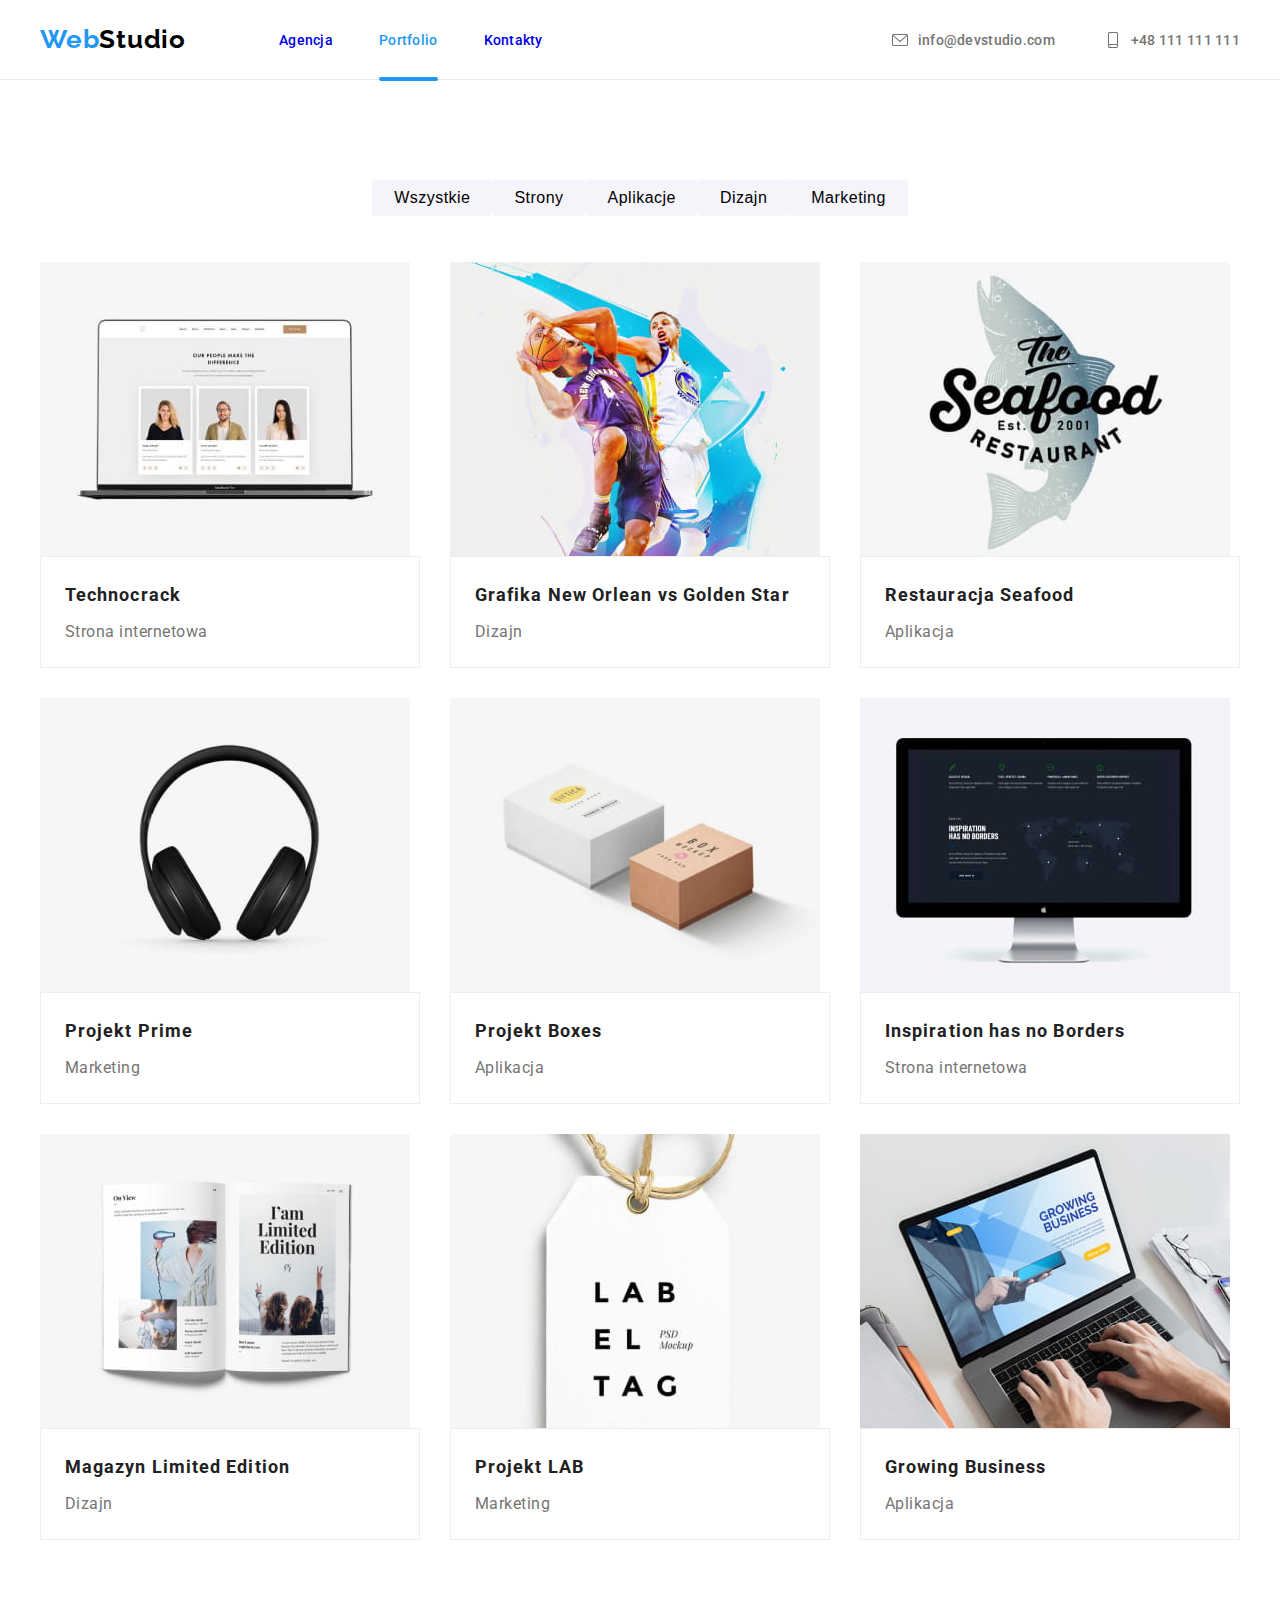
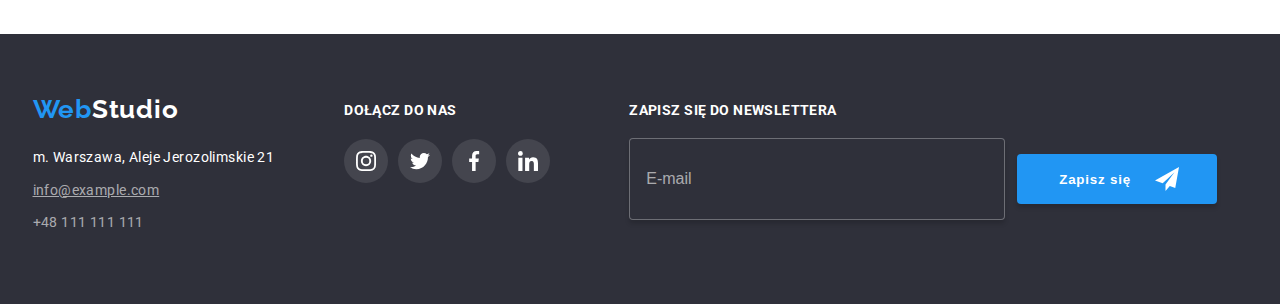
==== commit 87c65e9f: "All classes have been changed to bem" ====
--- a/portfolio.html
+++ b/portfolio.html
@@ -17,7 +17,6 @@
       crossorigin="anonymous"
       referrerpolicy="no-referrer"
     />
-    <link rel="stylesheet" href="./css/styles.css" />
     <link rel="stylesheet" href="./css/main.min.css" />
     <title>Portfolio</title>
   </head>
@@ -60,192 +59,192 @@
     <!--buttons-->
     <main>
       <section class="section">
-        <div class="container">
-          <ul class="buttons-main">
-            <li>
-              <button class="button__list" type="button">Wszystkie</button>
-            </li>
-            <li><button class="button__list" type="button">Strony</button></li>
-            <li>
-              <button class="button__list" type="button">Aplikacje</button>
-            </li>
-            <li><button class="button__list" type="button">Dizajn</button></li>
-            <li>
-              <button class="button__list" type="button">Marketing</button>
+        <div class="container buttons-main">
+          <ul class="button__list">
+            <li>
+              <button class="button__item" type="button">Wszystkie</button>
+            </li>
+            <li><button class="button__item" type="button">Strony</button></li>
+            <li>
+              <button class="button__item" type="button">Aplikacje</button>
+            </li>
+            <li><button class="button__item" type="button">Dizajn</button></li>
+            <li>
+              <button class="button__item" type="button">Marketing</button>
             </li>
           </ul>
           <!--projects-->
-          <div>
-          <ul class="portfolio-projects">
-            <li class="portfolio__projects-item">
-              <figure class="portfolio-images">
-                <div class="portfolio-images-box">
+          <div class="portfolio">
+          <ul class="portfolio__projects">
+            <li class="portfolio__projects-item">
+              <figure class="portfolio__images">
+                <div class="portfolio__content">
                 <img 
                   src="images/portfolio/technocrack.jpg"
                   alt="Web page"
                   width="370"
                   height="294"
                 />
-                <div class="portfolio-images-overlay">
+                <div class="portfolio__overlay">
                   <p>Technocrack jest popularną platformą wykorzystywaną do rozpowszechniania koronawirusa. Firmy wykorzystują tę platformę do celów szpiegowskich i ataków na niezabezpieczone serwery konkurencji</p>
                 </div>
                 </div>
-                <figcaption class="portfolio-description">
-                  <h3 class="project">Technocrack</h3>
-                  <span class="project__item">Strona internetowa</span>
-                </figcaption>
-              </figure>
-            </li>
-            <li class="portfolio__projects-item">
-              <figure class="portfolio-images">
-                <div class="portfolio-images-box">
+                <figcaption class="portfolio__description">
+                  <h3 class="portfolio__project-title">Technocrack</h3>
+                  <span class="portfolio__project-element">Strona internetowa</span>
+                </figcaption>
+              </figure>
+            </li>
+            <li class="portfolio__projects-item">
+              <figure class="portfolio__images">
+                <div class="portfolio__content">
                 <img
                   src="images/portfolio/basketball.jpg"
                   alt="basketball match graphics"
                   width="370"
                   height="294"
                 />
-                <div class="portfolio-images-overlay">
+                <div class="portfolio__overlay">
                   <p>Lorem ipsum dolor sit amet consectetur adipisicing elit. Ducimus temporibus in nisi odit distinctio repellendus, enim quisquam deleniti et exercitationem commodi pariatur. Nisi id neque veritatis inventore aperiam maxime expedita.</p>
                 </div>
                 </div>
-                <figcaption class="portfolio-description">
-                  <h3 class="project">Grafika New Orlean vs Golden Star</h3>
-                  <span class="project__item">Dizajn</span>
-                </figcaption>
-              </figure>
-            </li>
-            <li class="portfolio__projects-item">
-              <figure class="portfolio-images">
-                <div class="portfolio-images-box">
+                <figcaption class="portfolio__description">
+                  <h3 class="portfolio__project-title">Grafika New Orlean vs Golden Star</h3>
+                  <span class="portfolio__project-element">Dizajn</span>
+                </figcaption>
+              </figure>
+            </li>
+            <li class="portfolio__projects-item">
+              <figure class="portfolio__images">
+                <div class="portfolio__content">
                 <img
                   src="images/portfolio/restaurant.jpg"
                   alt="logo seafood restaurant"
                   width="370"
                   height="294"
                 />
-                <div class="portfolio-images-overlay">
+                <div class="portfolio__overlay">
                   <p>Lorem ipsum dolor sit amet, consectetur adipisicing elit. Velit minus ut quod voluptatibus ratione nulla, quis sint voluptate! Quas, voluptates quibusdam repudiandae animi dolores voluptatibus itaque labore quis placeat harum.</p>
                 </div>
                 </div>
-                <figcaption class="portfolio-description">
-                  <h3 class="project">Restauracja Seafood</h3>
-                  <span class="project__item">Aplikacja</span>
-                </figcaption>
-              </figure>
-            </li>
-            <li class="portfolio-projects-item">
-              <figure class="portfolio-images">
-                <div class="portfolio-images-box">
+                <figcaption class="portfolio__description">
+                  <h3 class="portfolio__project-title">Restauracja Seafood</h3>
+                  <span class="portfolio__project-element">Aplikacja</span>
+                </figcaption>
+              </figure>
+            </li>
+            <li class="portfolio__projects-item">
+              <figure class="portfolio__images">
+                <div class="portfolio__content">
                 <img
                   src="images/portfolio/headphones.jpg"
                   alt="headphones"
                   width="370"
                   height="294"
                 />
-                <div class="portfolio-images-overlay">
+                <div class="portfolio__overlay">
                   <p>Lorem ipsum dolor sit amet consectetur, adipisicing elit. Rem nobis in earum voluptatem a consectetur iste inventore delectus minus nulla aut quidem voluptatum expedita eligendi aspernatur autem iusto, cupiditate quisquam.</p>
                 </div>
                 </div>
-                <figcaption class="portfolio-description">
-                  <h3 class="project">Projekt Prime</h3>
-                  <span class="project__item">Marketing</span>
-                </figcaption>
-              </figure>
-            </li>
-            <li class="portfolio__projects-item">
-              <figure class="portfolio-images">
-                <div class="portfolio-images-box">
+                <figcaption class="portfolio__description">
+                  <h3 class="portfolio__project-title">Projekt Prime</h3>
+                  <span class="portfolio__project-element">Marketing</span>
+                </figcaption>
+              </figure>
+            </li>
+            <li class="portfolio__projects-item">
+              <figure class="portfolio__images">
+                <div class="portfolio__content">
                 <img
                   src="images/portfolio/boxes.jpg"
                   alt="boxes"
                   width="370"
                   height="294"
                 />
-                <div class="portfolio-images-overlay">
+                <div class="portfolio__overlay">
                   <p>Lorem ipsum dolor sit amet consectetur adipisicing elit. Nesciunt veniam autem suscipit vero iure cupiditate distinctio nulla ea debitis quaerat quam, aspernatur dolores, quos inventore ullam accusantium. Obcaecati, et inventore.</p>
                 </div>
                 </div>
-                <figcaption class="portfolio-description">
-                  <h3 class="project">Projekt Boxes</h3>
-                  <span class="project__item">Aplikacja</span>
-                </figcaption>
-              </figure>
-            </li>
-            <li class="portfolio__projects-item">
-              <figure class="portfolio-images">
-                <div class="portfolio-images-box">
+                <figcaption class="portfolio__description">
+                  <h3 class="portfolio__project-title">Projekt Boxes</h3>
+                  <span class="portfolio__project-element">Aplikacja</span>
+                </figcaption>
+              </figure>
+            </li>
+            <li class="portfolio__projects-item">
+              <figure class="portfolio__images">
+                <div class="portfolio__content">
                 <img
                   src="images/portfolio/monitor.jpg"
                   alt="monitor"
                   width="370"
                   height="294"
                 />
-                <div class="portfolio-images-overlay">
+                <div class="portfolio__overlay">
                   <p>Lorem, ipsum dolor sit amet consectetur adipisicing elit. Libero cum sit praesentium asperiores error doloribus quas delectus quidem illum omnis consequuntur voluptatum dolore, dolores quasi autem eum eius. Ab, pariatur.</p>
                 </div>
                 </div>
-                <figcaption class="portfolio-description">
-                  <h3 class="project">Inspiration has no Borders</h3>
-                  <span class="project__item">Strona internetowa</span>
-                </figcaption>
-              </figure>
-            </li>
-            <li class="portfolio__projects-item">
-              <figure class="portfolio-images">
-                <div class="portfolio-images-box">
+                <figcaption class="portfolio__description">
+                  <h3 class="portfolio__project-title">Inspiration has no Borders</h3>
+                  <span class="portfolio__project-element">Strona internetowa</span>
+                </figcaption>
+              </figure>
+            </li>
+            <li class="portfolio__projects-item">
+              <figure class="portfolio__images">
+                <div class="portfolio__content">
                 <img
                   src="images/portfolio/magazine.jpg"
                   alt="Limited Edition magazine"
                   width="370"
                   height="294"
                 />
-                <div class="portfolio-images-overlay">
+                <div class="portfolio__overlay">
                   <p>Lorem ipsum dolor sit amet consectetur adipisicing elit. Similique ex provident ullam minus odio, ipsum laudantium laborum natus necessitatibus, nobis sit quas alias! Beatae alias adipisci distinctio soluta doloremque eum.</p>
                 </div>
                 </div>
                 
-                <figcaption class="portfolio-description">
-                  <h3 class="project">Magazyn Limited Edition</h3>
-                  <span class="project__item">Dizajn</span>
-                </figcaption>
-              </figure>
-            </li>
-            <li class="portfolio__projects-item">
-              <figure class="portfolio-images">
-                <div class="portfolio-images-box">
+                <figcaption class="portfolio__description">
+                  <h3 class="portfolio__project-title">Magazyn Limited Edition</h3>
+                  <span class="portfolio__project-element">Dizajn</span>
+                </figcaption>
+              </figure>
+            </li>
+            <li class="portfolio__projects-item">
+              <figure class="portfolio__images">
+                <div class="portfolio__content">
                 <img
                   src="images/portfolio/label.jpg"
                   alt="project label tag"
                   width="370"
                   height="294"
                 />
-                <div class="portfolio-images-overlay">
+                <div class="portfolio__overlay">
                   <p>Lorem ipsum dolor sit amet consectetur adipisicing elit. Quo exercitationem voluptas, asperiores reprehenderit quod repellat, iusto totam omnis nobis corrupti libero tempora nesciunt laudantium delectus iste adipisci. Nihil, nesciunt commodi!</p>
                 </div>
                 </div>
-                <figcaption class="portfolio-description">
-                  <h3 class="project">Projekt LAB</h3>
-                  <span class="project__item">Marketing</span>
-                </figcaption>
-              </figure>
-            </li>
-            <li class="portfolio__projects-item">
-              <figure class="portfolio-images">
-                <div class="portfolio-images-box">
+                <figcaption class="portfolio__description">
+                  <h3 class="portfolio__project-title">Projekt LAB</h3>
+                  <span class="portfolio__project-element">Marketing</span>
+                </figcaption>
+              </figure>
+            </li>
+            <li class="portfolio__projects-item">
+              <figure class="portfolio__images">
+                <div class="portfolio__content">
                 <img
                   src="images/portfolio/laptop.jpg"
                   alt="growing business app on laptop"
                   width="370"
                   height="294"
                 />
-                <div class="portfolio-images-overlay">
+                <div class="portfolio__overlay">
                   <p>Lorem ipsum dolor sit amet consectetur, adipisicing elit. Nostrum odit, sunt minus magnam id hic dicta nisi facere dolor rem repellat veritatis porro quis cupiditate saepe, aspernatur et officiis nam.</p>
                 </div>
                 </div>
-                <figcaption class="portfolio-description">
-                  <h3 class="project">Growing Business</h3>
-                  <span class="project__item">Aplikacja</span>
+                <figcaption class="portfolio__description">
+                  <h3 class="portfolio__project-title">Growing Business</h3>
+                  <span class="portfolio__project-element">Aplikacja</span>
                 </figcaption>
               </figure>
             </li>
@@ -319,17 +318,17 @@
                         </a>
                         </li>
         </ul>
-        <div class="newsletter-box-portfolio">
+        <div class="newsletter__portfolio">
           <p class="footer__social-header">Zapisz się do newslettera</p>
-          <form class="newsletter-form">
+          <form class="newsletter__form">
             <label for="newsletter"></label>
    <input name="newsletter"
     type="text"
     id="newsletter"
     placeholder="E-mail"
-    class="newsletter-email-box"/>
-          <button type="submit" class="button-form">Zapisz się
-          <svg class="newsletter-icon" width="24px" height="24px">
+    class="newsletter__email"/>
+          <button type="submit" class="button__newsletter">Zapisz się
+          <svg class="newsletter__icon" width="24px" height="24px">
             <use href="./images/icons.svg#icon-icon-send">
             </use>
           </svg>
--- a/css/main.min.css
+++ b/css/main.min.css
@@ -1 +1 @@
-*{margin:0;padding:0;border:0}:root{--brand-color: #2196f3;--main-color: #212121;--background-gray-color: #2f303a;--main-gray-color: #757575;--black-color: #000000;--white-color: #ffffff;--light-color: #f5f4fa;--projects-color: #eeeeee;--lightgray-color: #afb1b8;--shadow-portfolio1: rgba(0, 0, 0, 0.12);--shadow-portfolio2: rgba(0, 0, 0, 0.06);--shadow-portfolio3: rgba(0, 0, 0, 0.16);--newsletter-color: rgba(255, 255, 255, 0.6);--border-color: rgba(33, 33, 33, 0.2)}body{font-family:"Roboto",sans-serif;color:var(--main-color)}.container{width:1200px;margin:0 auto;padding:0px 15px}.section{padding:94px 0}.header{border-bottom:1px solid #ececec}.header__wrapper{padding-top:24px;padding-bottom:24px;display:-webkit-box;display:-ms-flexbox;display:flex;-webkit-box-pack:justify;-ms-flex-pack:justify;justify-content:space-between;-webkit-box-align:center;-ms-flex-align:center;align-items:center}.header__nav{display:-webkit-box;display:-ms-flexbox;display:flex;-webkit-box-pack:justify;-ms-flex-pack:justify;justify-content:space-between;-webkit-box-align:center;-ms-flex-align:center;align-items:center}.header__contacts-item{color:var(--main-gray-color);display:-webkit-box;display:-ms-flexbox;display:flex;-webkit-box-align:center;-ms-flex-align:center;align-items:center;-webkit-box-pack:center;-ms-flex-pack:center;justify-content:center;text-decoration:none;-webkit-transition:color 250ms cubic-bezier(0.4, 0, 0.2, 1);transition:color 250ms cubic-bezier(0.4, 0, 0.2, 1)}.header__contacts-item:hover,.header__contacts-item:focus{color:var(--brand-color)}.header__contacts-icon{width:16px;height:16px;margin-right:10px;vertical-align:middle;fill:currentColor}.header__navigation-menu{display:-webkit-box;display:-ms-flexbox;display:flex;gap:46px;list-style-type:none;font-weight:500;font-size:14px;letter-spacing:.02em;line-height:1.15}.header__nav-link{text-decoration:none}.header__nav-link--active{color:var(--brand-color);position:relative}.header__nav-link--active::after{content:"";display:block;border-radius:2px;width:100%;height:4px;background:var(--brand-color);position:absolute;top:45px}.header__contacts{display:-webkit-box;display:-ms-flexbox;display:flex;-webkit-box-pack:justify;-ms-flex-pack:justify;justify-content:space-between;gap:50px;list-style-type:none;font-weight:500;font-size:14px;letter-spacing:.02em;line-height:1.15}.logo{font-family:"Raleway",sans-serif;font-weight:700;font-size:26px;line-height:1.2;letter-spacing:.03em;color:var(--brand-color);text-decoration:none;margin-right:93px}.logo__studio{color:var(--black-color)}.logo__studio--white{color:var(--white-color)}.hero{padding-top:200px;padding-bottom:200px;-webkit-box-pack:center;-ms-flex-pack:center;justify-content:center;-webkit-box-align:center;-ms-flex-align:center;align-items:center}.hero--image{background-image:-webkit-gradient(linear, left top, right top, from(rgba(47, 48, 58, 0.4)), color-stop(0%, rgba(47, 48, 58, 0.4))),url("../images/Img-underlay.jpg");background-image:linear-gradient(90deg, rgba(47, 48, 58, 0.4) 0%, rgba(47, 48, 58, 0.4) 0%),url("../images/Img-underlay.jpg");background-size:1600px 600px;background-position:center;background-repeat:no-repeat}.hero__content{text-align:center;padding-left:252px;padding-right:252px}.hero__header-item{font-weight:900;font-size:44px;line-height:1.36;text-align:center;letter-spacing:.06em;text-transform:uppercase;color:var(--white-color);margin-bottom:30px;display:-webkit-box;display:-ms-flexbox;display:flex;-webkit-box-orient:vertical;-webkit-box-direction:normal;-ms-flex-direction:column;flex-direction:column}.hero__button{display:-webkit-box;display:-ms-flexbox;display:flex;-webkit-box-pack:center;-ms-flex-pack:center;justify-content:center}.hero__button-item{font-weight:700;font-size:16px;line-height:1.9;text-align:center;letter-spacing:.06em;background-color:var(--brand-color);border-radius:4px;-webkit-box-shadow:0px 4px 4px rgba(0,0,0,.15);box-shadow:0px 4px 4px rgba(0,0,0,.15);color:var(--white-color);cursor:pointer;width:200px;min-height:50px;border:none;-webkit-transition:background-color 250ms cubic-bezier(0.4, 0, 0.2, 1),color 250ms cubic-bezier(0.4, 0, 0.2, 1);transition:background-color 250ms cubic-bezier(0.4, 0, 0.2, 1),color 250ms cubic-bezier(0.4, 0, 0.2, 1)}.hero__button-item:hover,.hero__button-item:focus{background:var(--white-color);color:var(--brand-color)}.features{padding-top:94px;padding-bottom:94px}.features__title{font-weight:700;font-size:14px;line-height:1.14;letter-spacing:.03em;text-transform:uppercase;color:var(--main-color);text-align:center;margin-bottom:10px}.features__text{font-size:14px;line-height:1.71;letter-spacing:.03em;color:var(--main-gray-color);margin-top:10px}.features__list{display:-webkit-box;display:-ms-flexbox;display:flex}.features__list-item{display:inline-block;margin-right:20px}.features__icon{padding:25px 100px;display:-webkit-box;display:-ms-flexbox;display:flex;-webkit-box-pack:center;-ms-flex-pack:center;justify-content:center;-webkit-box-align:center;-ms-flex-align:center;align-items:center;margin-bottom:30px;border-radius:4px}.about-us{margin-top:-94px;background-color:var(--light-color);text-align:center}.about-us__list{list-style-type:none;display:-webkit-box;display:-ms-flexbox;display:flex;gap:20px}.about-us__list li{position:relative}.about-us__item{background:rgba(47,48,58,.8);width:100%;height:70px;display:-webkit-box;display:-ms-flexbox;display:flex;-webkit-box-align:center;-ms-flex-align:center;align-items:center;-webkit-box-pack:center;-ms-flex-pack:center;justify-content:center;-webkit-box-shadow:0px 4px 4px rgba(0,0,0,.25);box-shadow:0px 4px 4px rgba(0,0,0,.25);padding-top:27px;padding-bottom:27px;position:absolute;top:224px;text-transform:uppercase;color:var(--white-color);font-weight:700;font-size:14px;line-height:1.14;letter-spacing:.03em}.section__title{font-weight:700;font-size:36px;line-height:1.17;text-align:center;letter-spacing:.03em;margin:0;margin-bottom:50px;padding:0}.team__people{list-style-type:none;margin-left:-15px;display:-webkit-box;display:-ms-flexbox;display:flex;gap:30px;text-align:center;font-weight:500;font-size:16px;letter-spacing:.03em;line-height:1.19}.team__programmer-name{margin-bottom:10px;font-weight:500;font-size:16px;letter-spacing:.03em}.team__programmers{font-size:16px;line-height:1.19;letter-spacing:.03em;color:var(--main-gray-color)}.team__people .team__photos{-webkit-box-shadow:0px 1px 3px rgba(0,0,0,.12),0px 1px 1px rgba(0,0,0,.14),0px 2px 1px rgba(0,0,0,.2);box-shadow:0px 1px 3px rgba(0,0,0,.12),0px 1px 1px rgba(0,0,0,.14),0px 2px 1px rgba(0,0,0,.2);border-radius:0px 0px 4px 4px}.team__icons{fill:var(--lightgray-color);display:block}.team__icons:hover{fill:var(--white-color);background-color:var(--brand-color);border-radius:50%}.team__links{-webkit-transition:background-color 250ms cubic-bezier(0.4, 0, 0.2, 1),color 250ms cubic-bezier(0.4, 0, 0.2, 1);transition:background-color 250ms cubic-bezier(0.4, 0, 0.2, 1),color 250ms cubic-bezier(0.4, 0, 0.2, 1)}.team__social-media{display:-webkit-box;display:-ms-flexbox;display:flex;gap:10px;-webkit-box-align:center;-ms-flex-align:center;align-items:center;-ms-flex-pack:distribute;justify-content:space-around;padding-top:16px;padding-right:32px;padding-left:32px}.team__description{padding-top:30px;padding-bottom:30px}.team__people-photos{-webkit-box-shadow:0px 4px 4px rgba(0,0,0,.25);box-shadow:0px 4px 4px rgba(0,0,0,.25)}.customers__list{list-style-type:none;display:-webkit-box;display:-ms-flexbox;display:flex;-webkit-box-align:center;-ms-flex-align:center;align-items:center;-webkit-box-pack:center;-ms-flex-pack:center;justify-content:center;gap:30px;fill:var(--lightgray-color);margin-left:-27px;cursor:pointer}.customers__item{border:1px solid var(--lightgray-color);width:170px;height:92px;display:-webkit-box;display:-ms-flexbox;display:flex;-webkit-box-align:center;-ms-flex-align:center;align-items:center;-webkit-box-pack:center;-ms-flex-pack:center;justify-content:center;-webkit-transition:border 250ms cubic-bezier(0.4, 0, 0.2, 1),color 250ms cubic-bezier(0.4, 0, 0.2, 1);transition:border 250ms cubic-bezier(0.4, 0, 0.2, 1),color 250ms cubic-bezier(0.4, 0, 0.2, 1)}.customers__item:hover,.customers__item:focus{border:1px solid var(--brand-color);fill:var(--brand-color);border-radius:4px}.footer{background-color:var(--background-gray-color)}.footer__wrapper{padding-top:60px;padding-bottom:60px;display:-webkit-box;display:-ms-flexbox;display:flex;gap:70px}.footer__links{list-style-type:none;margin-top:20px}.footer__link-item{text-decoration:none;color:var(--white-color);font-size:14px;line-height:1.71;letter-spacing:.03em;font-style:normal;display:block;margin-bottom:9px;-webkit-transition:color 250ms cubic-bezier(0.4, 0, 0.2, 1);transition:color 250ms cubic-bezier(0.4, 0, 0.2, 1)}.footer__link-item:hover,.footer__link-item:focus{color:var(--brand-color)}.footer__email{color:rgba(255,255,255,.6);text-decoration:underline;cursor:pointer}.footer__contact{color:rgba(255,255,255,.6)}.footer__social-links{-webkit-box-align:center;-ms-flex-align:center;align-items:center;margin-top:-12px}.footer__social-list{display:-webkit-box;display:-ms-flexbox;display:flex;list-style-type:none;gap:10px;margin-top:20px}.footer__social-icon{border-radius:50%;background-color:rgba(255,255,255,.1);fill:var(--white-color)}.footer__social-icon:hover{background-color:var(--brand-color)}/*# sourceMappingURL=main.min.css.map */+*{margin:0;padding:0;border:0}:root{--brand-color: #2196f3;--main-color: #212121;--background-gray-color: #2f303a;--main-gray-color: #757575;--black-color: #000000;--white-color: #ffffff;--light-color: #f5f4fa;--projects-color: #eeeeee;--lightgray-color: #afb1b8;--shadow-portfolio1: rgba(0, 0, 0, 0.12);--shadow-portfolio2: rgba(0, 0, 0, 0.06);--shadow-portfolio3: rgba(0, 0, 0, 0.16);--newsletter-color: rgba(255, 255, 255, 0.6);--border-color: rgba(33, 33, 33, 0.2)}body{font-family:"Roboto",sans-serif;color:var(--main-color)}.container{width:1200px;margin:0 auto;padding:0px 15px}.section{padding:94px 0}.header{border-bottom:1px solid #ececec}.header__wrapper{padding-top:24px;padding-bottom:24px;display:-webkit-box;display:-ms-flexbox;display:flex;-webkit-box-pack:justify;-ms-flex-pack:justify;justify-content:space-between;-webkit-box-align:center;-ms-flex-align:center;align-items:center}.header__nav{display:-webkit-box;display:-ms-flexbox;display:flex;-webkit-box-pack:justify;-ms-flex-pack:justify;justify-content:space-between;-webkit-box-align:center;-ms-flex-align:center;align-items:center}.header__contacts-item{color:var(--main-gray-color);display:-webkit-box;display:-ms-flexbox;display:flex;-webkit-box-align:center;-ms-flex-align:center;align-items:center;-webkit-box-pack:center;-ms-flex-pack:center;justify-content:center;text-decoration:none;-webkit-transition:color 250ms cubic-bezier(0.4, 0, 0.2, 1);transition:color 250ms cubic-bezier(0.4, 0, 0.2, 1)}.header__contacts-item:hover,.header__contacts-item:focus{color:var(--brand-color)}.header__contacts-icon{width:16px;height:16px;margin-right:10px;vertical-align:middle;fill:currentColor}.header__navigation-menu{display:-webkit-box;display:-ms-flexbox;display:flex;gap:46px;list-style-type:none;font-weight:500;font-size:14px;letter-spacing:.02em;line-height:1.15}.header__nav-link{text-decoration:none}.header__nav-link--active{color:var(--brand-color);position:relative}.header__nav-link--active::after{content:"";display:block;border-radius:2px;width:100%;height:4px;background:var(--brand-color);position:absolute;top:45px}.header__contacts{display:-webkit-box;display:-ms-flexbox;display:flex;-webkit-box-pack:justify;-ms-flex-pack:justify;justify-content:space-between;gap:50px;list-style-type:none;font-weight:500;font-size:14px;letter-spacing:.02em;line-height:1.15}.logo{font-family:"Raleway",sans-serif;font-weight:700;font-size:26px;line-height:1.2;letter-spacing:.03em;color:var(--brand-color);text-decoration:none;margin-right:93px}.logo__studio{color:var(--black-color)}.logo__studio--white{color:var(--white-color)}.hero{padding-top:200px;padding-bottom:200px;-webkit-box-pack:center;-ms-flex-pack:center;justify-content:center;-webkit-box-align:center;-ms-flex-align:center;align-items:center}.hero--image{background-image:-webkit-gradient(linear, left top, right top, from(rgba(47, 48, 58, 0.4)), color-stop(0%, rgba(47, 48, 58, 0.4))),url("../images/Img-underlay.jpg");background-image:linear-gradient(90deg, rgba(47, 48, 58, 0.4) 0%, rgba(47, 48, 58, 0.4) 0%),url("../images/Img-underlay.jpg");background-size:1600px 600px;background-position:center;background-repeat:no-repeat}.hero__content{text-align:center;padding-left:252px;padding-right:252px}.hero__header-item{font-weight:900;font-size:44px;line-height:1.36;text-align:center;letter-spacing:.06em;text-transform:uppercase;color:var(--white-color);margin-bottom:30px;display:-webkit-box;display:-ms-flexbox;display:flex;-webkit-box-orient:vertical;-webkit-box-direction:normal;-ms-flex-direction:column;flex-direction:column}.hero__button{display:-webkit-box;display:-ms-flexbox;display:flex;-webkit-box-pack:center;-ms-flex-pack:center;justify-content:center}.hero__button-item{font-weight:700;font-size:16px;line-height:1.9;text-align:center;letter-spacing:.06em;background-color:var(--brand-color);border-radius:4px;-webkit-box-shadow:0px 4px 4px rgba(0,0,0,.15);box-shadow:0px 4px 4px rgba(0,0,0,.15);color:var(--white-color);cursor:pointer;width:200px;min-height:50px;border:none;-webkit-transition:background-color 250ms cubic-bezier(0.4, 0, 0.2, 1),color 250ms cubic-bezier(0.4, 0, 0.2, 1);transition:background-color 250ms cubic-bezier(0.4, 0, 0.2, 1),color 250ms cubic-bezier(0.4, 0, 0.2, 1)}.hero__button-item:hover,.hero__button-item:focus{background:var(--white-color);color:var(--brand-color)}.features{padding-top:94px;padding-bottom:94px}.features__title{font-weight:700;font-size:14px;line-height:1.14;letter-spacing:.03em;text-transform:uppercase;color:var(--main-color);text-align:center;margin-bottom:10px}.features__text{font-size:14px;line-height:1.71;letter-spacing:.03em;color:var(--main-gray-color);margin-top:10px}.features__list{display:-webkit-box;display:-ms-flexbox;display:flex}.features__list-item{display:inline-block;margin-right:20px}.features__icon{padding:25px 100px;display:-webkit-box;display:-ms-flexbox;display:flex;-webkit-box-pack:center;-ms-flex-pack:center;justify-content:center;-webkit-box-align:center;-ms-flex-align:center;align-items:center;margin-bottom:30px;border-radius:4px}.about-us{margin-top:-94px;background-color:var(--light-color);text-align:center}.about-us__list{list-style-type:none;display:-webkit-box;display:-ms-flexbox;display:flex;gap:20px}.about-us__list li{position:relative}.about-us__item{background:rgba(47,48,58,.8);width:100%;height:70px;display:-webkit-box;display:-ms-flexbox;display:flex;-webkit-box-align:center;-ms-flex-align:center;align-items:center;-webkit-box-pack:center;-ms-flex-pack:center;justify-content:center;-webkit-box-shadow:0px 4px 4px rgba(0,0,0,.25);box-shadow:0px 4px 4px rgba(0,0,0,.25);padding-top:27px;padding-bottom:27px;position:absolute;top:224px;text-transform:uppercase;color:var(--white-color);font-weight:700;font-size:14px;line-height:1.14;letter-spacing:.03em}.section__title{font-weight:700;font-size:36px;line-height:1.17;text-align:center;letter-spacing:.03em;margin:0;margin-bottom:50px;padding:0}.team__people{list-style-type:none;margin-left:-15px;display:-webkit-box;display:-ms-flexbox;display:flex;gap:30px;text-align:center;font-weight:500;font-size:16px;letter-spacing:.03em;line-height:1.19}.team__programmer-name{margin-bottom:10px;font-weight:500;font-size:16px;letter-spacing:.03em}.team__programmers{font-size:16px;line-height:1.19;letter-spacing:.03em;color:var(--main-gray-color)}.team__people .team__photos{-webkit-box-shadow:0px 1px 3px rgba(0,0,0,.12),0px 1px 1px rgba(0,0,0,.14),0px 2px 1px rgba(0,0,0,.2);box-shadow:0px 1px 3px rgba(0,0,0,.12),0px 1px 1px rgba(0,0,0,.14),0px 2px 1px rgba(0,0,0,.2);border-radius:0px 0px 4px 4px}.team__icons{fill:var(--lightgray-color);display:block}.team__icons:hover{fill:var(--white-color);background-color:var(--brand-color);border-radius:50%}.team__links{-webkit-transition:background-color 250ms cubic-bezier(0.4, 0, 0.2, 1),color 250ms cubic-bezier(0.4, 0, 0.2, 1);transition:background-color 250ms cubic-bezier(0.4, 0, 0.2, 1),color 250ms cubic-bezier(0.4, 0, 0.2, 1)}.team__social-media{display:-webkit-box;display:-ms-flexbox;display:flex;gap:10px;-webkit-box-align:center;-ms-flex-align:center;align-items:center;-ms-flex-pack:distribute;justify-content:space-around;padding-top:16px;padding-right:32px;padding-left:32px}.team__description{padding-top:30px;padding-bottom:30px}.team__people-photos{-webkit-box-shadow:0px 4px 4px rgba(0,0,0,.25);box-shadow:0px 4px 4px rgba(0,0,0,.25)}.customers__list{list-style-type:none;display:-webkit-box;display:-ms-flexbox;display:flex;-webkit-box-align:center;-ms-flex-align:center;align-items:center;-webkit-box-pack:center;-ms-flex-pack:center;justify-content:center;gap:30px;fill:var(--lightgray-color);margin-left:-27px;cursor:pointer}.customers__item{border:1px solid var(--lightgray-color);width:170px;height:92px;display:-webkit-box;display:-ms-flexbox;display:flex;-webkit-box-align:center;-ms-flex-align:center;align-items:center;-webkit-box-pack:center;-ms-flex-pack:center;justify-content:center;-webkit-transition:border 250ms cubic-bezier(0.4, 0, 0.2, 1),color 250ms cubic-bezier(0.4, 0, 0.2, 1);transition:border 250ms cubic-bezier(0.4, 0, 0.2, 1),color 250ms cubic-bezier(0.4, 0, 0.2, 1)}.customers__item:hover,.customers__item:focus{border:1px solid var(--brand-color);fill:var(--brand-color);border-radius:4px}.footer{background-color:var(--background-gray-color)}.footer__wrapper{padding-top:60px;padding-bottom:60px;display:-webkit-box;display:-ms-flexbox;display:flex;gap:70px;padding-left:0px}.footer__links{list-style-type:none;margin-top:20px}.footer__link-item{text-decoration:none;color:var(--white-color);font-size:14px;line-height:1.71;letter-spacing:.03em;font-style:normal;display:block;margin-bottom:9px;-webkit-transition:color 250ms cubic-bezier(0.4, 0, 0.2, 1);transition:color 250ms cubic-bezier(0.4, 0, 0.2, 1)}.footer__link-item:hover,.footer__link-item:focus{color:var(--brand-color)}.footer__email{color:rgba(255,255,255,.6);text-decoration:underline;cursor:pointer}.footer__contact{color:rgba(255,255,255,.6)}.footer__social-header{color:var(--white-color);font-size:14px;font-weight:700;text-transform:uppercase;margin-top:20px;margin-bottom:0px;line-height:1.17;letter-spacing:.03em}.footer__social-links{-webkit-box-align:center;-ms-flex-align:center;align-items:center;margin-top:-12px}.footer__social-list{display:-webkit-box;display:-ms-flexbox;display:flex;list-style-type:none;gap:10px;margin-top:20px}.footer__social-icon{border-radius:50%;background-color:rgba(255,255,255,.1);fill:var(--white-color)}.footer__social-icon:hover{background-color:var(--brand-color)}.button__list{list-style-type:none;display:-webkit-box;display:-ms-flexbox;display:flex;-webkit-box-pack:center;-ms-flex-pack:center;justify-content:center;margin-bottom:40px;padding:6px 22px}.button__list .button__item{background:var(--light-color);border-radius:4px;border-style:none;font-weight:500;font-size:16px;line-height:1.5;text-align:center;letter-spacing:.03em;padding:6px 22px;cursor:pointer}.button__list .button__item:hover,.button__list .button__item:focus{color:var(--white-color);background-color:var(--brand-color);-webkit-box-shadow:0px 3px 1px rgba(0,0,0,.1),0px 1px 2px rgba(0,0,0,.08),0px 2px 2px rgba(0,0,0,.12);box-shadow:0px 3px 1px rgba(0,0,0,.1),0px 1px 2px rgba(0,0,0,.08),0px 2px 2px rgba(0,0,0,.12)}.button__newsletter{display:-webkit-box;display:-ms-flexbox;display:flex;text-align:center;-webkit-box-align:center;-ms-flex-align:center;align-items:center;background:var(--brand-color);width:200px;height:50px;padding:10px 27px 10px 42px;margin-left:12px;gap:24px;color:var(--white-color);font-weight:700;letter-spacing:.06em;line-height:1.88;-webkit-box-shadow:0px 4px 4px rgba(0,0,0,.15);box-shadow:0px 4px 4px rgba(0,0,0,.15);border-radius:4px;cursor:pointer;-webkit-transition:250ms cubic-bezier(0.4, 0, 0.2, 1);transition:250ms cubic-bezier(0.4, 0, 0.2, 1)}.button__modal-close{width:30px;height:30px;color:var(--black-color);position:absolute;top:8px;right:8px;border:1px solid rgba(0,0,0,.1);border-radius:50%;display:-webkit-box;display:-ms-flexbox;display:flex;-webkit-box-align:center;-ms-flex-align:center;align-items:center;-webkit-box-pack:center;-ms-flex-pack:center;justify-content:center;cursor:pointer;background:var(--white-color)}.button__checkbox{background:var(--brand-color);width:200px;height:50px;-webkit-box-shadow:0px 4px 4px rgba(0,0,0,.15);box-shadow:0px 4px 4px rgba(0,0,0,.15);border-radius:4px;position:absolute;left:160px;top:500px;font-weight:700;font-size:16px;line-height:1.88;letter-spacing:.06em;color:var(--white-color);cursor:pointer;-webkit-transition:250ms cubic-bezier(0.4, 0, 0.2, 1);transition:250ms cubic-bezier(0.4, 0, 0.2, 1)}.portfolio__content{position:relative;overflow:hidden;width:370px;height:294px}.portfolio__content:hover .portfolio__overlay{-webkit-transform:translateX(0);transform:translateX(0)}.portfolio__projects .portfolio__project-title{font-size:18px;line-height:2;letter-spacing:.06em;margin-bottom:4px}.portfolio__projects .portfolio__project-element{font-size:16px;line-height:1.88;letter-spacing:.03em;color:var(--main-gray-color)}.portfolio__projects-item .portfolio__images img{display:block}.portfolio__projects-item .portfolio__description{padding:20px 24px;border:1px solid var(--projects-color)}.portfolio__overlay{display:-webkit-box;display:-ms-flexbox;display:flex;-webkit-box-pack:center;-ms-flex-pack:center;justify-content:center;-webkit-box-align:center;-ms-flex-align:center;align-items:center;position:absolute;top:0;left:0;width:100%;height:100%;background-color:rgba(33,150,243,.9);-webkit-transform:translatey(101%);transform:translatey(101%);-webkit-transition:-webkit-transform 250ms cubic-bezier(0.4, 0, 0.2, 1);transition:-webkit-transform 250ms cubic-bezier(0.4, 0, 0.2, 1);transition:transform 250ms cubic-bezier(0.4, 0, 0.2, 1);transition:transform 250ms cubic-bezier(0.4, 0, 0.2, 1), -webkit-transform 250ms cubic-bezier(0.4, 0, 0.2, 1)}.portfolio__overlay>p{color:var(--white-color);padding:49px 45px 49px 24px;margin:0;font-size:18px;line-height:1.55;letter-spacing:.03em}.portfolio__projects{list-style-type:none;display:-webkit-box;display:-ms-flexbox;display:flex;-ms-flex-wrap:wrap;flex-wrap:wrap;border-radius:4px;gap:30px}.portfolio__projects-item{-ms-flex-preferred-size:calc((100% - 60px)/3);flex-basis:calc((100% - 60px)/3)}.portfolio__projects-item:hover .portfolio__overlay,.portfolio__projects-item:focus .portfolio__overlay{-webkit-transform:translateY(0);transform:translateY(0)}.portfolio__images:hover,.portfolio__images:focus{-webkit-box-shadow:0px 1px 1px var(--shadow-portfolio1),0px 4px 4px var(--shadow-portfolio2),1px 4px 6px var(--shadow-portfolio3);box-shadow:0px 1px 1px var(--shadow-portfolio1),0px 4px 4px var(--shadow-portfolio2),1px 4px 6px var(--shadow-portfolio3);cursor:pointer}.newsletter{position:absolute;margin-left:600px;margin-top:-12px}.newsletter__portfolio{position:absolute;margin-left:285px;margin-top:-105px}.newsletter__email{width:358px;height:50px;font-size:16px;line-height:1.25;padding-top:15px;padding-bottom:15px;padding-left:16px;border-radius:4px;border:1px solid rgba(255,255,255,.3);-webkit-box-shadow:0px 4px 4px rgba(0,0,0,.15);box-shadow:0px 4px 4px rgba(0,0,0,.15);background:var(--background-gray-color);outline:none;color:rgba(255,255,255,.6)}.newsletter__email::-webkit-input-placeholder{color:rgba(255,255,255,.6)}.newsletter__email::-moz-placeholder{color:rgba(255,255,255,.6)}.newsletter__email:-ms-input-placeholder{color:rgba(255,255,255,.6)}.newsletter__email::-ms-input-placeholder{color:rgba(255,255,255,.6)}.newsletter__email::placeholder{color:rgba(255,255,255,.6)}.newsletter__icon{fill:var(--white-color)}.newsletter__form{display:-webkit-box;display:-ms-flexbox;display:flex;-webkit-box-pack:center;-ms-flex-pack:center;justify-content:center;-webkit-box-align:center;-ms-flex-align:center;align-items:center;padding-top:60px;margin-top:-40px}.modal{top:50%;left:50%;width:528px;height:581px;background:var(--white-color);-webkit-box-shadow:0px 1px 3px rgba(0,0,0,.12),0px 1px 1px rgba(0,0,0,.14),0px 2px 1px rgba(0,0,0,.2);box-shadow:0px 1px 3px rgba(0,0,0,.12),0px 1px 1px rgba(0,0,0,.14),0px 2px 1px rgba(0,0,0,.2);border-radius:4px;position:fixed;z-index:1;-webkit-transition-property:opacity,-webkit-transform;transition-property:opacity,-webkit-transform;transition-property:opacity,transform;transition-property:opacity,transform,-webkit-transform;-webkit-transition-duration:1s;transition-duration:1s;-webkit-transform:translateX(-50%) translateY(-50%) scale(1) skew(0deg, 0deg);transform:translateX(-50%) translateY(-50%) scale(1) skew(0deg, 0deg);opacity:1;visibility:visible;display:block}.is-hidden{pointer-events:none;visibility:hidden;opacity:0;-webkit-transform:scale(0);transform:scale(0)}.backdrop{position:fixed;background:rgba(0,0,0,.2);left:0;top:0;right:0;bottom:0;z-index:1;-webkit-transform:scale(1);transform:scale(1);-webkit-transition-property:visibility,opacity,-webkit-transform;transition-property:visibility,opacity,-webkit-transform;transition-property:visibility,opacity,transform;transition-property:visibility,opacity,transform,-webkit-transform;-webkit-transition-duration:250ms;transition-duration:250ms;-webkit-transition-timing-function:cubic-bezier(0.4, 0, 0.2, 1);transition-timing-function:cubic-bezier(0.4, 0, 0.2, 1)}.form{display:-webkit-box;display:-ms-flexbox;display:flex;-webkit-box-pack:justify;-ms-flex-pack:justify;justify-content:space-between;-webkit-box-orient:vertical;-webkit-box-direction:normal;-ms-flex-direction:column;flex-direction:column;font-weight:400;font-size:12px;line-height:1.17;letter-spacing:.01em;padding:40px}.form__title{text-align:center;font-weight:700;font-size:20px;line-height:1.15;letter-spacing:.03em;margin-bottom:12px}.form__box{display:-webkit-box;display:-ms-flexbox;display:flex;-webkit-box-orient:vertical;-webkit-box-direction:normal;-ms-flex-direction:column;flex-direction:column;-webkit-box-pack:center;-ms-flex-pack:center;justify-content:center;-webkit-box-align:center;-ms-flex-align:center;align-items:center;-webkit-transition:250ms cubic-bezier(0.4, 0, 0.2, 1);transition:250ms cubic-bezier(0.4, 0, 0.2, 1);margin-bottom:-10px}.form__box:focus-within{fill:var(--brand-color)}.form__label{position:relative;margin-bottom:4px;left:-212px;color:var(--main-gray-color)}.form__input-label{display:-webkit-box;display:-ms-flexbox;display:flex;outline:none;width:448px;height:40px;border:1px solid var(--border-color);border-radius:4px;margin-bottom:4px;padding-left:42px}.form__icons{position:relative;top:-25px;left:-202px;display:-webkit-box;display:-ms-flexbox;display:flex;-webkit-transform:translateY(-50%);transform:translateY(-50%)}.form__phone{margin-left:16px}.form__email{margin-left:8px}.form__comments{color:var(--main-gray-color);font-size:12px;line-height:1.17;margin-bottom:0px}.form__adnotation{border:1px solid var(--border-color);border-radius:4px;outline:none;width:448px;height:120px;padding:12px 16px;font-size:12px;line-height:1.17;letter-spacing:.01em;margin-top:6px;-webkit-transition:250ms cubic-bezier(0.4, 0, 0.2, 1);transition:250ms cubic-bezier(0.4, 0, 0.2, 1);resize:none}.form__adnotation::-webkit-input-placeholder{color:rgba(117,117,117,.5)}.form__adnotation::-moz-placeholder{color:rgba(117,117,117,.5)}.form__adnotation:-ms-input-placeholder{color:rgba(117,117,117,.5)}.form__adnotation::-ms-input-placeholder{color:rgba(117,117,117,.5)}.form__adnotation::placeholder{color:rgba(117,117,117,.5)}.form__adnotation:focus{border:1px solid var(--brand-color)}.form__box .form__input-label:focus{border:1px solid var(--brand-color)}.form__checkbox{display:-webkit-box;display:-ms-flexbox;display:flex;margin-top:18px}.form__checkbox-input{opacity:0}.form__checkbox-input:checked+.form__checkbox-item{background:var(--brand-color);outline:none;border:none}.form__checkbox-item{border:2px solid var(--main-color);-webkit-box-shadow:0px 4px 4px rgba(0,0,0,.25);box-shadow:0px 4px 4px rgba(0,0,0,.25);-webkit-transition:250ms cubic-bezier(0.4, 0, 0.2, 1);transition:250ms cubic-bezier(0.4, 0, 0.2, 1);border-radius:2px;margin-top:7px;position:absolute;left:52px;width:16px;height:15px;display:-webkit-box;display:-ms-flexbox;display:flex;-webkit-box-pack:center;-ms-flex-pack:center;justify-content:center;-webkit-box-align:center;-ms-flex-align:center;align-items:center}.form__checkbox-icon{fill:var(--white-color)}.form__checkbox-text{margin-left:8px;font-size:14px;line-height:1.71;color:var(--main-gray-color);letter-spacing:.03em;position:absolute;left:70px;top:447px}.form__agreement-link{color:var(--brand-color)}/*# sourceMappingURL=main.min.css.map */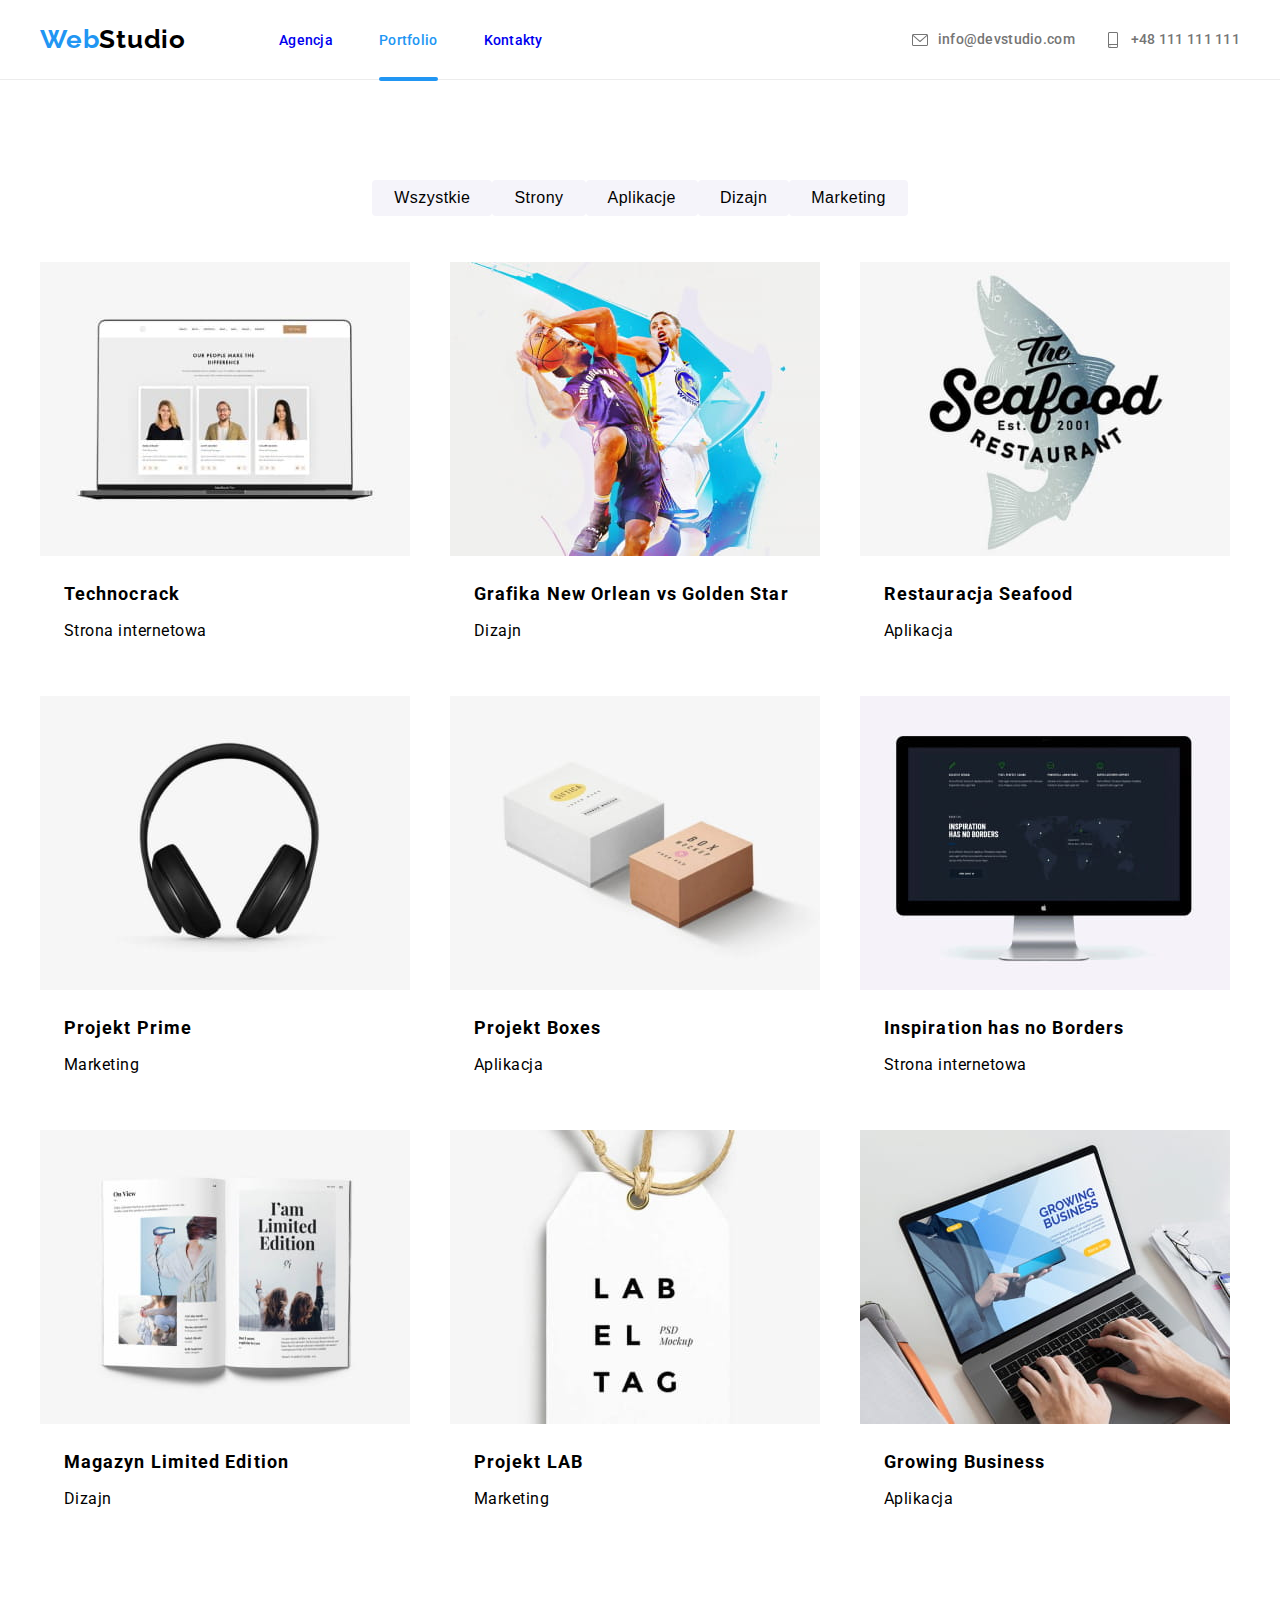
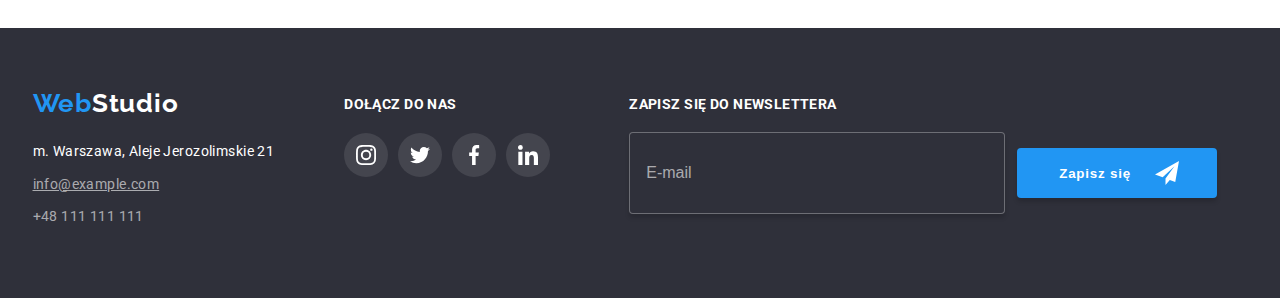
==== commit dc3ce203: "Added classes to "about-us" and "portfolio" sections" ====
--- a/portfolio.html
+++ b/portfolio.html
@@ -86,7 +86,7 @@
                   height="294"
                 />
                 <div class="portfolio__overlay">
-                  <p>Technocrack jest popularną platformą wykorzystywaną do rozpowszechniania koronawirusa. Firmy wykorzystują tę platformę do celów szpiegowskich i ataków na niezabezpieczone serwery konkurencji</p>
+                  <p class="portfolio__overlay-text">Technocrack jest popularną platformą wykorzystywaną do rozpowszechniania koronawirusa. Firmy wykorzystują tę platformę do celów szpiegowskich i ataków na niezabezpieczone serwery konkurencji</p>
                 </div>
                 </div>
                 <figcaption class="portfolio__description">
@@ -105,7 +105,7 @@
                   height="294"
                 />
                 <div class="portfolio__overlay">
-                  <p>Lorem ipsum dolor sit amet consectetur adipisicing elit. Ducimus temporibus in nisi odit distinctio repellendus, enim quisquam deleniti et exercitationem commodi pariatur. Nisi id neque veritatis inventore aperiam maxime expedita.</p>
+                  <p class="portfolio__overlay-text">Lorem ipsum dolor sit amet consectetur adipisicing elit. Ducimus temporibus in nisi odit distinctio repellendus, enim quisquam deleniti et exercitationem commodi pariatur. Nisi id neque veritatis inventore aperiam maxime expedita.</p>
                 </div>
                 </div>
                 <figcaption class="portfolio__description">
@@ -124,7 +124,7 @@
                   height="294"
                 />
                 <div class="portfolio__overlay">
-                  <p>Lorem ipsum dolor sit amet, consectetur adipisicing elit. Velit minus ut quod voluptatibus ratione nulla, quis sint voluptate! Quas, voluptates quibusdam repudiandae animi dolores voluptatibus itaque labore quis placeat harum.</p>
+                  <p class="portfolio__overlay-text">Lorem ipsum dolor sit amet, consectetur adipisicing elit. Velit minus ut quod voluptatibus ratione nulla, quis sint voluptate! Quas, voluptates quibusdam repudiandae animi dolores voluptatibus itaque labore quis placeat harum.</p>
                 </div>
                 </div>
                 <figcaption class="portfolio__description">
@@ -143,7 +143,7 @@
                   height="294"
                 />
                 <div class="portfolio__overlay">
-                  <p>Lorem ipsum dolor sit amet consectetur, adipisicing elit. Rem nobis in earum voluptatem a consectetur iste inventore delectus minus nulla aut quidem voluptatum expedita eligendi aspernatur autem iusto, cupiditate quisquam.</p>
+                  <p class="portfolio__overlay-text">Lorem ipsum dolor sit amet consectetur, adipisicing elit. Rem nobis in earum voluptatem a consectetur iste inventore delectus minus nulla aut quidem voluptatum expedita eligendi aspernatur autem iusto, cupiditate quisquam.</p>
                 </div>
                 </div>
                 <figcaption class="portfolio__description">
@@ -162,7 +162,7 @@
                   height="294"
                 />
                 <div class="portfolio__overlay">
-                  <p>Lorem ipsum dolor sit amet consectetur adipisicing elit. Nesciunt veniam autem suscipit vero iure cupiditate distinctio nulla ea debitis quaerat quam, aspernatur dolores, quos inventore ullam accusantium. Obcaecati, et inventore.</p>
+                  <p class="portfolio__overlay-text">Lorem ipsum dolor sit amet consectetur adipisicing elit. Nesciunt veniam autem suscipit vero iure cupiditate distinctio nulla ea debitis quaerat quam, aspernatur dolores, quos inventore ullam accusantium. Obcaecati, et inventore.</p>
                 </div>
                 </div>
                 <figcaption class="portfolio__description">
@@ -181,7 +181,7 @@
                   height="294"
                 />
                 <div class="portfolio__overlay">
-                  <p>Lorem, ipsum dolor sit amet consectetur adipisicing elit. Libero cum sit praesentium asperiores error doloribus quas delectus quidem illum omnis consequuntur voluptatum dolore, dolores quasi autem eum eius. Ab, pariatur.</p>
+                  <p class="portfolio__overlay-text">Lorem, ipsum dolor sit amet consectetur adipisicing elit. Libero cum sit praesentium asperiores error doloribus quas delectus quidem illum omnis consequuntur voluptatum dolore, dolores quasi autem eum eius. Ab, pariatur.</p>
                 </div>
                 </div>
                 <figcaption class="portfolio__description">
@@ -200,7 +200,7 @@
                   height="294"
                 />
                 <div class="portfolio__overlay">
-                  <p>Lorem ipsum dolor sit amet consectetur adipisicing elit. Similique ex provident ullam minus odio, ipsum laudantium laborum natus necessitatibus, nobis sit quas alias! Beatae alias adipisci distinctio soluta doloremque eum.</p>
+                  <p class="portfolio__overlay-text">Lorem ipsum dolor sit amet consectetur adipisicing elit. Similique ex provident ullam minus odio, ipsum laudantium laborum natus necessitatibus, nobis sit quas alias! Beatae alias adipisci distinctio soluta doloremque eum.</p>
                 </div>
                 </div>
                 
@@ -220,7 +220,7 @@
                   height="294"
                 />
                 <div class="portfolio__overlay">
-                  <p>Lorem ipsum dolor sit amet consectetur adipisicing elit. Quo exercitationem voluptas, asperiores reprehenderit quod repellat, iusto totam omnis nobis corrupti libero tempora nesciunt laudantium delectus iste adipisci. Nihil, nesciunt commodi!</p>
+                  <p class="portfolio__overlay-text">Lorem ipsum dolor sit amet consectetur adipisicing elit. Quo exercitationem voluptas, asperiores reprehenderit quod repellat, iusto totam omnis nobis corrupti libero tempora nesciunt laudantium delectus iste adipisci. Nihil, nesciunt commodi!</p>
                 </div>
                 </div>
                 <figcaption class="portfolio__description">
@@ -239,7 +239,7 @@
                   height="294"
                 />
                 <div class="portfolio__overlay">
-                  <p>Lorem ipsum dolor sit amet consectetur, adipisicing elit. Nostrum odit, sunt minus magnam id hic dicta nisi facere dolor rem repellat veritatis porro quis cupiditate saepe, aspernatur et officiis nam.</p>
+                  <p class="portfolio__overlay-text">Lorem ipsum dolor sit amet consectetur, adipisicing elit. Nostrum odit, sunt minus magnam id hic dicta nisi facere dolor rem repellat veritatis porro quis cupiditate saepe, aspernatur et officiis nam.</p>
                 </div>
                 </div>
                 <figcaption class="portfolio__description">
--- a/css/main.min.css
+++ b/css/main.min.css
@@ -1 +1 @@
-*{margin:0;padding:0;border:0}:root{--brand-color: #2196f3;--main-color: #212121;--background-gray-color: #2f303a;--main-gray-color: #757575;--black-color: #000000;--white-color: #ffffff;--light-color: #f5f4fa;--projects-color: #eeeeee;--lightgray-color: #afb1b8;--shadow-portfolio1: rgba(0, 0, 0, 0.12);--shadow-portfolio2: rgba(0, 0, 0, 0.06);--shadow-portfolio3: rgba(0, 0, 0, 0.16);--newsletter-color: rgba(255, 255, 255, 0.6);--border-color: rgba(33, 33, 33, 0.2)}body{font-family:"Roboto",sans-serif;color:var(--main-color)}.container{width:1200px;margin:0 auto;padding:0px 15px}.section{padding:94px 0}.header{border-bottom:1px solid #ececec}.header__wrapper{padding-top:24px;padding-bottom:24px;display:-webkit-box;display:-ms-flexbox;display:flex;-webkit-box-pack:justify;-ms-flex-pack:justify;justify-content:space-between;-webkit-box-align:center;-ms-flex-align:center;align-items:center}.header__nav{display:-webkit-box;display:-ms-flexbox;display:flex;-webkit-box-pack:justify;-ms-flex-pack:justify;justify-content:space-between;-webkit-box-align:center;-ms-flex-align:center;align-items:center}.header__contacts-item{color:var(--main-gray-color);display:-webkit-box;display:-ms-flexbox;display:flex;-webkit-box-align:center;-ms-flex-align:center;align-items:center;-webkit-box-pack:center;-ms-flex-pack:center;justify-content:center;text-decoration:none;-webkit-transition:color 250ms cubic-bezier(0.4, 0, 0.2, 1);transition:color 250ms cubic-bezier(0.4, 0, 0.2, 1)}.header__contacts-item:hover,.header__contacts-item:focus{color:var(--brand-color)}.header__contacts-icon{width:16px;height:16px;margin-right:10px;vertical-align:middle;fill:currentColor}.header__navigation-menu{display:-webkit-box;display:-ms-flexbox;display:flex;gap:46px;list-style-type:none;font-weight:500;font-size:14px;letter-spacing:.02em;line-height:1.15}.header__nav-link{text-decoration:none}.header__nav-link--active{color:var(--brand-color);position:relative}.header__nav-link--active::after{content:"";display:block;border-radius:2px;width:100%;height:4px;background:var(--brand-color);position:absolute;top:45px}.header__contacts{display:-webkit-box;display:-ms-flexbox;display:flex;-webkit-box-pack:justify;-ms-flex-pack:justify;justify-content:space-between;gap:50px;list-style-type:none;font-weight:500;font-size:14px;letter-spacing:.02em;line-height:1.15}.logo{font-family:"Raleway",sans-serif;font-weight:700;font-size:26px;line-height:1.2;letter-spacing:.03em;color:var(--brand-color);text-decoration:none;margin-right:93px}.logo__studio{color:var(--black-color)}.logo__studio--white{color:var(--white-color)}.hero{padding-top:200px;padding-bottom:200px;-webkit-box-pack:center;-ms-flex-pack:center;justify-content:center;-webkit-box-align:center;-ms-flex-align:center;align-items:center}.hero--image{background-image:-webkit-gradient(linear, left top, right top, from(rgba(47, 48, 58, 0.4)), color-stop(0%, rgba(47, 48, 58, 0.4))),url("../images/Img-underlay.jpg");background-image:linear-gradient(90deg, rgba(47, 48, 58, 0.4) 0%, rgba(47, 48, 58, 0.4) 0%),url("../images/Img-underlay.jpg");background-size:1600px 600px;background-position:center;background-repeat:no-repeat}.hero__content{text-align:center;padding-left:252px;padding-right:252px}.hero__header-item{font-weight:900;font-size:44px;line-height:1.36;text-align:center;letter-spacing:.06em;text-transform:uppercase;color:var(--white-color);margin-bottom:30px;display:-webkit-box;display:-ms-flexbox;display:flex;-webkit-box-orient:vertical;-webkit-box-direction:normal;-ms-flex-direction:column;flex-direction:column}.hero__button{display:-webkit-box;display:-ms-flexbox;display:flex;-webkit-box-pack:center;-ms-flex-pack:center;justify-content:center}.hero__button-item{font-weight:700;font-size:16px;line-height:1.9;text-align:center;letter-spacing:.06em;background-color:var(--brand-color);border-radius:4px;-webkit-box-shadow:0px 4px 4px rgba(0,0,0,.15);box-shadow:0px 4px 4px rgba(0,0,0,.15);color:var(--white-color);cursor:pointer;width:200px;min-height:50px;border:none;-webkit-transition:background-color 250ms cubic-bezier(0.4, 0, 0.2, 1),color 250ms cubic-bezier(0.4, 0, 0.2, 1);transition:background-color 250ms cubic-bezier(0.4, 0, 0.2, 1),color 250ms cubic-bezier(0.4, 0, 0.2, 1)}.hero__button-item:hover,.hero__button-item:focus{background:var(--white-color);color:var(--brand-color)}.features{padding-top:94px;padding-bottom:94px}.features__title{font-weight:700;font-size:14px;line-height:1.14;letter-spacing:.03em;text-transform:uppercase;color:var(--main-color);text-align:center;margin-bottom:10px}.features__text{font-size:14px;line-height:1.71;letter-spacing:.03em;color:var(--main-gray-color);margin-top:10px}.features__list{display:-webkit-box;display:-ms-flexbox;display:flex}.features__list-item{display:inline-block;margin-right:20px}.features__icon{padding:25px 100px;display:-webkit-box;display:-ms-flexbox;display:flex;-webkit-box-pack:center;-ms-flex-pack:center;justify-content:center;-webkit-box-align:center;-ms-flex-align:center;align-items:center;margin-bottom:30px;border-radius:4px}.about-us{margin-top:-94px;background-color:var(--light-color);text-align:center}.about-us__list{list-style-type:none;display:-webkit-box;display:-ms-flexbox;display:flex;gap:20px}.about-us__list li{position:relative}.about-us__item{background:rgba(47,48,58,.8);width:100%;height:70px;display:-webkit-box;display:-ms-flexbox;display:flex;-webkit-box-align:center;-ms-flex-align:center;align-items:center;-webkit-box-pack:center;-ms-flex-pack:center;justify-content:center;-webkit-box-shadow:0px 4px 4px rgba(0,0,0,.25);box-shadow:0px 4px 4px rgba(0,0,0,.25);padding-top:27px;padding-bottom:27px;position:absolute;top:224px;text-transform:uppercase;color:var(--white-color);font-weight:700;font-size:14px;line-height:1.14;letter-spacing:.03em}.section__title{font-weight:700;font-size:36px;line-height:1.17;text-align:center;letter-spacing:.03em;margin:0;margin-bottom:50px;padding:0}.team__people{list-style-type:none;margin-left:-15px;display:-webkit-box;display:-ms-flexbox;display:flex;gap:30px;text-align:center;font-weight:500;font-size:16px;letter-spacing:.03em;line-height:1.19}.team__programmer-name{margin-bottom:10px;font-weight:500;font-size:16px;letter-spacing:.03em}.team__programmers{font-size:16px;line-height:1.19;letter-spacing:.03em;color:var(--main-gray-color)}.team__people .team__photos{-webkit-box-shadow:0px 1px 3px rgba(0,0,0,.12),0px 1px 1px rgba(0,0,0,.14),0px 2px 1px rgba(0,0,0,.2);box-shadow:0px 1px 3px rgba(0,0,0,.12),0px 1px 1px rgba(0,0,0,.14),0px 2px 1px rgba(0,0,0,.2);border-radius:0px 0px 4px 4px}.team__icons{fill:var(--lightgray-color);display:block}.team__icons:hover{fill:var(--white-color);background-color:var(--brand-color);border-radius:50%}.team__links{-webkit-transition:background-color 250ms cubic-bezier(0.4, 0, 0.2, 1),color 250ms cubic-bezier(0.4, 0, 0.2, 1);transition:background-color 250ms cubic-bezier(0.4, 0, 0.2, 1),color 250ms cubic-bezier(0.4, 0, 0.2, 1)}.team__social-media{display:-webkit-box;display:-ms-flexbox;display:flex;gap:10px;-webkit-box-align:center;-ms-flex-align:center;align-items:center;-ms-flex-pack:distribute;justify-content:space-around;padding-top:16px;padding-right:32px;padding-left:32px}.team__description{padding-top:30px;padding-bottom:30px}.team__people-photos{-webkit-box-shadow:0px 4px 4px rgba(0,0,0,.25);box-shadow:0px 4px 4px rgba(0,0,0,.25)}.customers__list{list-style-type:none;display:-webkit-box;display:-ms-flexbox;display:flex;-webkit-box-align:center;-ms-flex-align:center;align-items:center;-webkit-box-pack:center;-ms-flex-pack:center;justify-content:center;gap:30px;fill:var(--lightgray-color);margin-left:-27px;cursor:pointer}.customers__item{border:1px solid var(--lightgray-color);width:170px;height:92px;display:-webkit-box;display:-ms-flexbox;display:flex;-webkit-box-align:center;-ms-flex-align:center;align-items:center;-webkit-box-pack:center;-ms-flex-pack:center;justify-content:center;-webkit-transition:border 250ms cubic-bezier(0.4, 0, 0.2, 1),color 250ms cubic-bezier(0.4, 0, 0.2, 1);transition:border 250ms cubic-bezier(0.4, 0, 0.2, 1),color 250ms cubic-bezier(0.4, 0, 0.2, 1)}.customers__item:hover,.customers__item:focus{border:1px solid var(--brand-color);fill:var(--brand-color);border-radius:4px}.footer{background-color:var(--background-gray-color)}.footer__wrapper{padding-top:60px;padding-bottom:60px;display:-webkit-box;display:-ms-flexbox;display:flex;gap:70px;padding-left:0px}.footer__links{list-style-type:none;margin-top:20px}.footer__link-item{text-decoration:none;color:var(--white-color);font-size:14px;line-height:1.71;letter-spacing:.03em;font-style:normal;display:block;margin-bottom:9px;-webkit-transition:color 250ms cubic-bezier(0.4, 0, 0.2, 1);transition:color 250ms cubic-bezier(0.4, 0, 0.2, 1)}.footer__link-item:hover,.footer__link-item:focus{color:var(--brand-color)}.footer__email{color:rgba(255,255,255,.6);text-decoration:underline;cursor:pointer}.footer__contact{color:rgba(255,255,255,.6)}.footer__social-header{color:var(--white-color);font-size:14px;font-weight:700;text-transform:uppercase;margin-top:20px;margin-bottom:0px;line-height:1.17;letter-spacing:.03em}.footer__social-links{-webkit-box-align:center;-ms-flex-align:center;align-items:center;margin-top:-12px}.footer__social-list{display:-webkit-box;display:-ms-flexbox;display:flex;list-style-type:none;gap:10px;margin-top:20px}.footer__social-icon{border-radius:50%;background-color:rgba(255,255,255,.1);fill:var(--white-color)}.footer__social-icon:hover{background-color:var(--brand-color)}.button__list{list-style-type:none;display:-webkit-box;display:-ms-flexbox;display:flex;-webkit-box-pack:center;-ms-flex-pack:center;justify-content:center;margin-bottom:40px;padding:6px 22px}.button__list .button__item{background:var(--light-color);border-radius:4px;border-style:none;font-weight:500;font-size:16px;line-height:1.5;text-align:center;letter-spacing:.03em;padding:6px 22px;cursor:pointer}.button__list .button__item:hover,.button__list .button__item:focus{color:var(--white-color);background-color:var(--brand-color);-webkit-box-shadow:0px 3px 1px rgba(0,0,0,.1),0px 1px 2px rgba(0,0,0,.08),0px 2px 2px rgba(0,0,0,.12);box-shadow:0px 3px 1px rgba(0,0,0,.1),0px 1px 2px rgba(0,0,0,.08),0px 2px 2px rgba(0,0,0,.12)}.button__newsletter{display:-webkit-box;display:-ms-flexbox;display:flex;text-align:center;-webkit-box-align:center;-ms-flex-align:center;align-items:center;background:var(--brand-color);width:200px;height:50px;padding:10px 27px 10px 42px;margin-left:12px;gap:24px;color:var(--white-color);font-weight:700;letter-spacing:.06em;line-height:1.88;-webkit-box-shadow:0px 4px 4px rgba(0,0,0,.15);box-shadow:0px 4px 4px rgba(0,0,0,.15);border-radius:4px;cursor:pointer;-webkit-transition:250ms cubic-bezier(0.4, 0, 0.2, 1);transition:250ms cubic-bezier(0.4, 0, 0.2, 1)}.button__modal-close{width:30px;height:30px;color:var(--black-color);position:absolute;top:8px;right:8px;border:1px solid rgba(0,0,0,.1);border-radius:50%;display:-webkit-box;display:-ms-flexbox;display:flex;-webkit-box-align:center;-ms-flex-align:center;align-items:center;-webkit-box-pack:center;-ms-flex-pack:center;justify-content:center;cursor:pointer;background:var(--white-color)}.button__checkbox{background:var(--brand-color);width:200px;height:50px;-webkit-box-shadow:0px 4px 4px rgba(0,0,0,.15);box-shadow:0px 4px 4px rgba(0,0,0,.15);border-radius:4px;position:absolute;left:160px;top:500px;font-weight:700;font-size:16px;line-height:1.88;letter-spacing:.06em;color:var(--white-color);cursor:pointer;-webkit-transition:250ms cubic-bezier(0.4, 0, 0.2, 1);transition:250ms cubic-bezier(0.4, 0, 0.2, 1)}.portfolio__content{position:relative;overflow:hidden;width:370px;height:294px}.portfolio__content:hover .portfolio__overlay{-webkit-transform:translateX(0);transform:translateX(0)}.portfolio__projects .portfolio__project-title{font-size:18px;line-height:2;letter-spacing:.06em;margin-bottom:4px}.portfolio__projects .portfolio__project-element{font-size:16px;line-height:1.88;letter-spacing:.03em;color:var(--main-gray-color)}.portfolio__projects-item .portfolio__images img{display:block}.portfolio__projects-item .portfolio__description{padding:20px 24px;border:1px solid var(--projects-color)}.portfolio__overlay{display:-webkit-box;display:-ms-flexbox;display:flex;-webkit-box-pack:center;-ms-flex-pack:center;justify-content:center;-webkit-box-align:center;-ms-flex-align:center;align-items:center;position:absolute;top:0;left:0;width:100%;height:100%;background-color:rgba(33,150,243,.9);-webkit-transform:translatey(101%);transform:translatey(101%);-webkit-transition:-webkit-transform 250ms cubic-bezier(0.4, 0, 0.2, 1);transition:-webkit-transform 250ms cubic-bezier(0.4, 0, 0.2, 1);transition:transform 250ms cubic-bezier(0.4, 0, 0.2, 1);transition:transform 250ms cubic-bezier(0.4, 0, 0.2, 1), -webkit-transform 250ms cubic-bezier(0.4, 0, 0.2, 1)}.portfolio__overlay>p{color:var(--white-color);padding:49px 45px 49px 24px;margin:0;font-size:18px;line-height:1.55;letter-spacing:.03em}.portfolio__projects{list-style-type:none;display:-webkit-box;display:-ms-flexbox;display:flex;-ms-flex-wrap:wrap;flex-wrap:wrap;border-radius:4px;gap:30px}.portfolio__projects-item{-ms-flex-preferred-size:calc((100% - 60px)/3);flex-basis:calc((100% - 60px)/3)}.portfolio__projects-item:hover .portfolio__overlay,.portfolio__projects-item:focus .portfolio__overlay{-webkit-transform:translateY(0);transform:translateY(0)}.portfolio__images:hover,.portfolio__images:focus{-webkit-box-shadow:0px 1px 1px var(--shadow-portfolio1),0px 4px 4px var(--shadow-portfolio2),1px 4px 6px var(--shadow-portfolio3);box-shadow:0px 1px 1px var(--shadow-portfolio1),0px 4px 4px var(--shadow-portfolio2),1px 4px 6px var(--shadow-portfolio3);cursor:pointer}.newsletter{position:absolute;margin-left:600px;margin-top:-12px}.newsletter__portfolio{position:absolute;margin-left:285px;margin-top:-105px}.newsletter__email{width:358px;height:50px;font-size:16px;line-height:1.25;padding-top:15px;padding-bottom:15px;padding-left:16px;border-radius:4px;border:1px solid rgba(255,255,255,.3);-webkit-box-shadow:0px 4px 4px rgba(0,0,0,.15);box-shadow:0px 4px 4px rgba(0,0,0,.15);background:var(--background-gray-color);outline:none;color:rgba(255,255,255,.6)}.newsletter__email::-webkit-input-placeholder{color:rgba(255,255,255,.6)}.newsletter__email::-moz-placeholder{color:rgba(255,255,255,.6)}.newsletter__email:-ms-input-placeholder{color:rgba(255,255,255,.6)}.newsletter__email::-ms-input-placeholder{color:rgba(255,255,255,.6)}.newsletter__email::placeholder{color:rgba(255,255,255,.6)}.newsletter__icon{fill:var(--white-color)}.newsletter__form{display:-webkit-box;display:-ms-flexbox;display:flex;-webkit-box-pack:center;-ms-flex-pack:center;justify-content:center;-webkit-box-align:center;-ms-flex-align:center;align-items:center;padding-top:60px;margin-top:-40px}.modal{top:50%;left:50%;width:528px;height:581px;background:var(--white-color);-webkit-box-shadow:0px 1px 3px rgba(0,0,0,.12),0px 1px 1px rgba(0,0,0,.14),0px 2px 1px rgba(0,0,0,.2);box-shadow:0px 1px 3px rgba(0,0,0,.12),0px 1px 1px rgba(0,0,0,.14),0px 2px 1px rgba(0,0,0,.2);border-radius:4px;position:fixed;z-index:1;-webkit-transition-property:opacity,-webkit-transform;transition-property:opacity,-webkit-transform;transition-property:opacity,transform;transition-property:opacity,transform,-webkit-transform;-webkit-transition-duration:1s;transition-duration:1s;-webkit-transform:translateX(-50%) translateY(-50%) scale(1) skew(0deg, 0deg);transform:translateX(-50%) translateY(-50%) scale(1) skew(0deg, 0deg);opacity:1;visibility:visible;display:block}.is-hidden{pointer-events:none;visibility:hidden;opacity:0;-webkit-transform:scale(0);transform:scale(0)}.backdrop{position:fixed;background:rgba(0,0,0,.2);left:0;top:0;right:0;bottom:0;z-index:1;-webkit-transform:scale(1);transform:scale(1);-webkit-transition-property:visibility,opacity,-webkit-transform;transition-property:visibility,opacity,-webkit-transform;transition-property:visibility,opacity,transform;transition-property:visibility,opacity,transform,-webkit-transform;-webkit-transition-duration:250ms;transition-duration:250ms;-webkit-transition-timing-function:cubic-bezier(0.4, 0, 0.2, 1);transition-timing-function:cubic-bezier(0.4, 0, 0.2, 1)}.form{display:-webkit-box;display:-ms-flexbox;display:flex;-webkit-box-pack:justify;-ms-flex-pack:justify;justify-content:space-between;-webkit-box-orient:vertical;-webkit-box-direction:normal;-ms-flex-direction:column;flex-direction:column;font-weight:400;font-size:12px;line-height:1.17;letter-spacing:.01em;padding:40px}.form__title{text-align:center;font-weight:700;font-size:20px;line-height:1.15;letter-spacing:.03em;margin-bottom:12px}.form__box{display:-webkit-box;display:-ms-flexbox;display:flex;-webkit-box-orient:vertical;-webkit-box-direction:normal;-ms-flex-direction:column;flex-direction:column;-webkit-box-pack:center;-ms-flex-pack:center;justify-content:center;-webkit-box-align:center;-ms-flex-align:center;align-items:center;-webkit-transition:250ms cubic-bezier(0.4, 0, 0.2, 1);transition:250ms cubic-bezier(0.4, 0, 0.2, 1);margin-bottom:-10px}.form__box:focus-within{fill:var(--brand-color)}.form__label{position:relative;margin-bottom:4px;left:-212px;color:var(--main-gray-color)}.form__input-label{display:-webkit-box;display:-ms-flexbox;display:flex;outline:none;width:448px;height:40px;border:1px solid var(--border-color);border-radius:4px;margin-bottom:4px;padding-left:42px}.form__icons{position:relative;top:-25px;left:-202px;display:-webkit-box;display:-ms-flexbox;display:flex;-webkit-transform:translateY(-50%);transform:translateY(-50%)}.form__phone{margin-left:16px}.form__email{margin-left:8px}.form__comments{color:var(--main-gray-color);font-size:12px;line-height:1.17;margin-bottom:0px}.form__adnotation{border:1px solid var(--border-color);border-radius:4px;outline:none;width:448px;height:120px;padding:12px 16px;font-size:12px;line-height:1.17;letter-spacing:.01em;margin-top:6px;-webkit-transition:250ms cubic-bezier(0.4, 0, 0.2, 1);transition:250ms cubic-bezier(0.4, 0, 0.2, 1);resize:none}.form__adnotation::-webkit-input-placeholder{color:rgba(117,117,117,.5)}.form__adnotation::-moz-placeholder{color:rgba(117,117,117,.5)}.form__adnotation:-ms-input-placeholder{color:rgba(117,117,117,.5)}.form__adnotation::-ms-input-placeholder{color:rgba(117,117,117,.5)}.form__adnotation::placeholder{color:rgba(117,117,117,.5)}.form__adnotation:focus{border:1px solid var(--brand-color)}.form__box .form__input-label:focus{border:1px solid var(--brand-color)}.form__checkbox{display:-webkit-box;display:-ms-flexbox;display:flex;margin-top:18px}.form__checkbox-input{opacity:0}.form__checkbox-input:checked+.form__checkbox-item{background:var(--brand-color);outline:none;border:none}.form__checkbox-item{border:2px solid var(--main-color);-webkit-box-shadow:0px 4px 4px rgba(0,0,0,.25);box-shadow:0px 4px 4px rgba(0,0,0,.25);-webkit-transition:250ms cubic-bezier(0.4, 0, 0.2, 1);transition:250ms cubic-bezier(0.4, 0, 0.2, 1);border-radius:2px;margin-top:7px;position:absolute;left:52px;width:16px;height:15px;display:-webkit-box;display:-ms-flexbox;display:flex;-webkit-box-pack:center;-ms-flex-pack:center;justify-content:center;-webkit-box-align:center;-ms-flex-align:center;align-items:center}.form__checkbox-icon{fill:var(--white-color)}.form__checkbox-text{margin-left:8px;font-size:14px;line-height:1.71;color:var(--main-gray-color);letter-spacing:.03em;position:absolute;left:70px;top:447px}.form__agreement-link{color:var(--brand-color)}/*# sourceMappingURL=main.min.css.map */+*{margin:0;padding:0;border:0}body{font-family:"Roboto",sans-serif;color:var(--main-color)}.container{width:1200px;margin:0 auto;padding:0px 15px}.section{padding:94px 0}.header{border-bottom:1px solid #ececec}.header__wrapper{display:-webkit-box;display:-ms-flexbox;display:flex;padding-top:24px;padding-bottom:24px;-webkit-box-pack:justify;-ms-flex-pack:justify;justify-content:space-between;-webkit-box-align:center;-ms-flex-align:center;align-items:center}.header__nav{display:-webkit-box;display:-ms-flexbox;display:flex;-webkit-box-pack:justify;-ms-flex-pack:justify;justify-content:space-between;-webkit-box-align:center;-ms-flex-align:center;align-items:center}.header__contacts-item{color:#757575;-webkit-box-align:center;-ms-flex-align:center;align-items:center;-webkit-box-pack:center;-ms-flex-pack:center;justify-content:center;text-decoration:none;-webkit-transition:color 250ms cubic-bezier(0.4, 0, 0.2, 1);transition:color 250ms cubic-bezier(0.4, 0, 0.2, 1)}.header__contacts-item:hover,.header__contacts-item:focus{color:#2196f3}.header__contacts-icon{width:16px;height:16px;margin-right:10px;vertical-align:middle;fill:currentColor}.header__navigation-menu{display:-webkit-box;display:-ms-flexbox;display:flex;gap:46px;list-style-type:none;font-weight:500;font-size:14px;letter-spacing:.02em;line-height:1.15}.header__nav-link{text-decoration:none}.header__nav-link--active{color:#2196f3;position:relative}.header__nav-link--active::after{content:"";display:block;border-radius:2px;width:100%;height:4px;background:#2196f3;position:absolute;top:45px}.header__contacts{display:-webkit-box;display:-ms-flexbox;display:flex;gap:30px;list-style-type:none;font-weight:500;font-size:14px;letter-spacing:.02em;line-height:1.15}.header__link-item{position:relative;right:15px}.logo{font-family:"Raleway",sans-serif;font-weight:700;font-size:26px;line-height:1.2;letter-spacing:.03em;color:#2196f3;text-decoration:none;margin-right:93px}.logo__studio{color:#000}.logo__studio--white{color:#fff}.hero{padding-top:200px;padding-bottom:200px;-webkit-box-pack:center;-ms-flex-pack:center;justify-content:center;-webkit-box-align:center;-ms-flex-align:center;align-items:center}.hero--image{background-image:-webkit-gradient(linear, left top, right top, from(rgba(47, 48, 58, 0.4)), color-stop(0%, rgba(47, 48, 58, 0.4))),url("../images/Img-underlay.jpg");background-image:linear-gradient(90deg, rgba(47, 48, 58, 0.4) 0%, rgba(47, 48, 58, 0.4) 0%),url("../images/Img-underlay.jpg");background-size:1600px 600px;background-position:center;background-repeat:no-repeat}.hero__content{text-align:center;padding-left:252px;padding-right:252px}.hero__title{font-weight:900;font-size:44px;line-height:1.36;text-align:center;letter-spacing:.06em;text-transform:uppercase;color:#fff;margin-bottom:30px;display:-webkit-box;display:-ms-flexbox;display:flex;-webkit-box-orient:vertical;-webkit-box-direction:normal;-ms-flex-direction:column;flex-direction:column}.hero__button{display:-webkit-box;display:-ms-flexbox;display:flex;-webkit-box-pack:center;-ms-flex-pack:center;justify-content:center}.hero__button-item{font-weight:700;font-size:16px;line-height:1.9;text-align:center;letter-spacing:.06em;background-color:#2196f3;border-radius:4px;-webkit-box-shadow:0px 4px 4px rgba(0,0,0,.15);box-shadow:0px 4px 4px rgba(0,0,0,.15);color:#fff;cursor:pointer;width:200px;min-height:50px;border:none;-webkit-transition:background-color 250ms cubic-bezier(0.4, 0, 0.2, 1),color 250ms cubic-bezier(0.4, 0, 0.2, 1);transition:background-color 250ms cubic-bezier(0.4, 0, 0.2, 1),color 250ms cubic-bezier(0.4, 0, 0.2, 1)}.hero__button-item:hover,.hero__button-item:focus{background:#fff;color:#2196f3}.features{padding-top:94px;padding-bottom:94px}.features__title{font-weight:700;font-size:14px;line-height:1.14;letter-spacing:.03em;text-transform:uppercase;color:#212121;text-align:center;margin-bottom:10px}.features__text{font-size:14px;line-height:1.71;letter-spacing:.03em;color:#757575;margin-top:10px}.features__list{display:-webkit-box;display:-ms-flexbox;display:flex}.features__list-item{display:inline-block;margin-right:20px}.features__icon{padding:25px 100px;display:-webkit-box;display:-ms-flexbox;display:flex;-webkit-box-pack:center;-ms-flex-pack:center;justify-content:center;-webkit-box-align:center;-ms-flex-align:center;align-items:center;margin-bottom:30px;border-radius:4px}.about-us{margin-top:-94px;background-color:#f5f4fa;text-align:center}.about-us__list{list-style-type:none;display:-webkit-box;display:-ms-flexbox;display:flex;gap:20px}.about-us__list .about-us__image{position:relative}.about-us__item{background:rgba(47,48,58,.8);width:100%;height:70px;display:-webkit-box;display:-ms-flexbox;display:flex;-webkit-box-align:center;-ms-flex-align:center;align-items:center;-webkit-box-pack:center;-ms-flex-pack:center;justify-content:center;-webkit-box-shadow:0px 4px 4px rgba(0,0,0,.25);box-shadow:0px 4px 4px rgba(0,0,0,.25);padding-top:27px;padding-bottom:27px;position:absolute;top:224px;text-transform:uppercase;color:#fff;font-weight:700;font-size:14px;line-height:1.14;letter-spacing:.03em}.section__title{font-weight:700;font-size:36px;line-height:1.17;text-align:center;letter-spacing:.03em;margin:0;margin-bottom:50px;padding:0}.team__people{list-style-type:none;margin-left:-15px;display:-webkit-box;display:-ms-flexbox;display:flex;gap:30px;text-align:center;font-weight:500;font-size:16px;letter-spacing:.03em;line-height:1.19}.team__programmer-name{margin-bottom:10px;font-weight:500;font-size:16px;letter-spacing:.03em}.team__programmers{font-size:16px;line-height:1.19;letter-spacing:.03em;color:#757575}.team__people .team__photos{-webkit-box-shadow:0px 1px 3px rgba(0,0,0,.12),0px 1px 1px rgba(0,0,0,.14),0px 2px 1px rgba(0,0,0,.2);box-shadow:0px 1px 3px rgba(0,0,0,.12),0px 1px 1px rgba(0,0,0,.14),0px 2px 1px rgba(0,0,0,.2);border-radius:0px 0px 4px 4px}.team__icons{fill:#afb1b8;display:block}.team__icons:hover{fill:#fff;background-color:#2196f3;border-radius:50%}.team__links{-webkit-transition:background-color 250ms cubic-bezier(0.4, 0, 0.2, 1),color 250ms cubic-bezier(0.4, 0, 0.2, 1);transition:background-color 250ms cubic-bezier(0.4, 0, 0.2, 1),color 250ms cubic-bezier(0.4, 0, 0.2, 1)}.team__social-media{display:-webkit-box;display:-ms-flexbox;display:flex;gap:10px;-webkit-box-align:center;-ms-flex-align:center;align-items:center;-ms-flex-pack:distribute;justify-content:space-around;padding-top:16px;padding-right:32px;padding-left:32px}.team__description{padding-top:30px;padding-bottom:30px}.team__people-photos{-webkit-box-shadow:0px 4px 4px rgba(0,0,0,.25);box-shadow:0px 4px 4px rgba(0,0,0,.25)}.customers__list{list-style-type:none;display:-webkit-box;display:-ms-flexbox;display:flex;-webkit-box-align:center;-ms-flex-align:center;align-items:center;-webkit-box-pack:center;-ms-flex-pack:center;justify-content:center;gap:30px;fill:#afb1b8;margin-left:-27px;cursor:pointer}.customers__item{border:1px solid #afb1b8;width:170px;height:92px;display:-webkit-box;display:-ms-flexbox;display:flex;-webkit-box-align:center;-ms-flex-align:center;align-items:center;-webkit-box-pack:center;-ms-flex-pack:center;justify-content:center;-webkit-transition:border 250ms cubic-bezier(0.4, 0, 0.2, 1),color 250ms cubic-bezier(0.4, 0, 0.2, 1);transition:border 250ms cubic-bezier(0.4, 0, 0.2, 1),color 250ms cubic-bezier(0.4, 0, 0.2, 1)}.customers__item:hover,.customers__item:focus{border:1px solid #2196f3;fill:#2196f3;border-radius:4px}.footer{background-color:#2f303a}.footer__wrapper{padding-top:60px;padding-bottom:60px;display:-webkit-box;display:-ms-flexbox;display:flex;gap:70px;padding-left:0px}.footer__links{list-style-type:none;margin-top:20px}.footer__link-item{text-decoration:none;color:#fff;font-size:14px;line-height:1.71;letter-spacing:.03em;font-style:normal;display:block;margin-bottom:9px;-webkit-transition:color 250ms cubic-bezier(0.4, 0, 0.2, 1);transition:color 250ms cubic-bezier(0.4, 0, 0.2, 1)}.footer__link-item:hover,.footer__link-item:focus{color:#2196f3}.footer__email{color:rgba(255,255,255,.6);text-decoration:underline;cursor:pointer}.footer__contact{color:rgba(255,255,255,.6)}.footer__social-header{color:#fff;font-size:14px;font-weight:700;text-transform:uppercase;margin-top:20px;margin-bottom:0px;line-height:1.17;letter-spacing:.03em}.footer__social-links{-webkit-box-align:center;-ms-flex-align:center;align-items:center;margin-top:-12px}.footer__social-list{display:-webkit-box;display:-ms-flexbox;display:flex;list-style-type:none;gap:10px;margin-top:20px}.footer__social-icon{border-radius:50%;background-color:rgba(255,255,255,.1);fill:#fff}.footer__social-icon:hover{background-color:#2196f3}.button__list{list-style-type:none;display:-webkit-box;display:-ms-flexbox;display:flex;-webkit-box-pack:center;-ms-flex-pack:center;justify-content:center;margin-bottom:40px;padding:6px 22px}.button__list .button__item{background:#f5f4fa;border-radius:4px;border-style:none;font-weight:500;font-size:16px;line-height:1.5;text-align:center;letter-spacing:.03em;padding:6px 22px;cursor:pointer}.button__list .button__item:hover,.button__list .button__item:focus{color:#fff;background-color:#2196f3;-webkit-box-shadow:0px 3px 1px rgba(0,0,0,.1),0px 1px 2px rgba(0,0,0,.08),0px 2px 2px rgba(0,0,0,.12);box-shadow:0px 3px 1px rgba(0,0,0,.1),0px 1px 2px rgba(0,0,0,.08),0px 2px 2px rgba(0,0,0,.12)}.button__newsletter{display:-webkit-box;display:-ms-flexbox;display:flex;text-align:center;-webkit-box-align:center;-ms-flex-align:center;align-items:center;background:#2196f3;width:200px;height:50px;padding:10px 27px 10px 42px;margin-left:12px;gap:24px;color:#fff;font-weight:700;letter-spacing:.06em;line-height:1.88;-webkit-box-shadow:0px 4px 4px rgba(0,0,0,.15);box-shadow:0px 4px 4px rgba(0,0,0,.15);border-radius:4px;cursor:pointer;-webkit-transition:250ms cubic-bezier(0.4, 0, 0.2, 1);transition:250ms cubic-bezier(0.4, 0, 0.2, 1)}.button__modal-close{width:30px;height:30px;color:#000;position:absolute;top:8px;right:8px;border:1px solid rgba(0,0,0,.1);border-radius:50%;display:-webkit-box;display:-ms-flexbox;display:flex;-webkit-box-align:center;-ms-flex-align:center;align-items:center;-webkit-box-pack:center;-ms-flex-pack:center;justify-content:center;cursor:pointer;background:#fff}.button__checkbox{background:#2196f3;width:200px;height:50px;-webkit-box-shadow:0px 4px 4px rgba(0,0,0,.15);box-shadow:0px 4px 4px rgba(0,0,0,.15);border-radius:4px;position:absolute;left:160px;top:500px;font-weight:700;font-size:16px;line-height:1.88;letter-spacing:.06em;color:#fff;cursor:pointer;-webkit-transition:250ms cubic-bezier(0.4, 0, 0.2, 1);transition:250ms cubic-bezier(0.4, 0, 0.2, 1)}.portfolio__content{position:relative;overflow:hidden;width:370px;height:294px}.portfolio__content:hover .portfolio__overlay{-webkit-transform:translateX(0);transform:translateX(0)}.portfolio__projects .portfolio__project-title{font-size:18px;line-height:2;letter-spacing:.06em;margin-bottom:4px}.portfolio__projects .portfolio__project-element{font-size:16px;line-height:1.88;letter-spacing:.03em;color:.portfolio__projects .portfolio__project-element main-gray-color}.portfolio__projects-item .portfolio__images img{display:block}.portfolio__projects-item .portfolio__description{padding:20px 24px;border:1px solid .portfolio__projects-item .portfolio__description projects-color}.portfolio__overlay{display:-webkit-box;display:-ms-flexbox;display:flex;-webkit-box-pack:center;-ms-flex-pack:center;justify-content:center;-webkit-box-align:center;-ms-flex-align:center;align-items:center;position:absolute;top:0;left:0;width:100%;height:100%;background-color:rgba(33,150,243,.9);-webkit-transform:translatey(101%);transform:translatey(101%);-webkit-transition:-webkit-transform 250ms cubic-bezier(0.4, 0, 0.2, 1);transition:-webkit-transform 250ms cubic-bezier(0.4, 0, 0.2, 1);transition:transform 250ms cubic-bezier(0.4, 0, 0.2, 1);transition:transform 250ms cubic-bezier(0.4, 0, 0.2, 1), -webkit-transform 250ms cubic-bezier(0.4, 0, 0.2, 1)}.portfolio__overlay>.portfolio__overlay-text{color:#fff;padding:49px 45px 49px 24px;margin:0;font-size:18px;line-height:1.55;letter-spacing:.03em}.portfolio__projects{list-style-type:none;display:-webkit-box;display:-ms-flexbox;display:flex;-ms-flex-wrap:wrap;flex-wrap:wrap;border-radius:4px;gap:30px}.portfolio__projects-item{-ms-flex-preferred-size:calc((100% - 60px)/3);flex-basis:calc((100% - 60px)/3)}.portfolio__projects-item:hover .portfolio__overlay,.portfolio__projects-item:focus .portfolio__overlay{-webkit-transform:translateY(0);transform:translateY(0)}.portfolio__images:hover,.portfolio__images:focus{-webkit-box-shadow:0px 1px 1px rgba(0,0,0,.12),0px 4px 4px rgba(0,0,0,.06),1px 4px 6px rgba(0,0,0,.16);box-shadow:0px 1px 1px rgba(0,0,0,.12),0px 4px 4px rgba(0,0,0,.06),1px 4px 6px rgba(0,0,0,.16);cursor:pointer}.newsletter{position:absolute;margin-left:600px;margin-top:-12px}.newsletter__portfolio{position:absolute;margin-left:285px;margin-top:-105px}.newsletter__email{width:358px;height:50px;font-size:16px;line-height:1.25;padding-top:15px;padding-bottom:15px;padding-left:16px;border-radius:4px;border:1px solid rgba(255,255,255,.3);-webkit-box-shadow:0px 4px 4px rgba(0,0,0,.15);box-shadow:0px 4px 4px rgba(0,0,0,.15);background:#2f303a;outline:none;color:rgba(255,255,255,.6)}.newsletter__email::-webkit-input-placeholder{color:rgba(255,255,255,.6)}.newsletter__email::-moz-placeholder{color:rgba(255,255,255,.6)}.newsletter__email:-ms-input-placeholder{color:rgba(255,255,255,.6)}.newsletter__email::-ms-input-placeholder{color:rgba(255,255,255,.6)}.newsletter__email::placeholder{color:rgba(255,255,255,.6)}.newsletter__icon{fill:#fff}.newsletter__form{display:-webkit-box;display:-ms-flexbox;display:flex;-webkit-box-pack:center;-ms-flex-pack:center;justify-content:center;-webkit-box-align:center;-ms-flex-align:center;align-items:center;padding-top:60px;margin-top:-40px}.modal{top:50%;left:50%;width:528px;height:581px;background:#fff;-webkit-box-shadow:0px 1px 3px rgba(0,0,0,.12),0px 1px 1px rgba(0,0,0,.14),0px 2px 1px rgba(0,0,0,.2);box-shadow:0px 1px 3px rgba(0,0,0,.12),0px 1px 1px rgba(0,0,0,.14),0px 2px 1px rgba(0,0,0,.2);border-radius:4px;position:fixed;z-index:1;-webkit-transition-property:opacity,-webkit-transform;transition-property:opacity,-webkit-transform;transition-property:opacity,transform;transition-property:opacity,transform,-webkit-transform;-webkit-transition-duration:1s;transition-duration:1s;-webkit-transform:translateX(-50%) translateY(-50%) scale(1) skew(0deg, 0deg);transform:translateX(-50%) translateY(-50%) scale(1) skew(0deg, 0deg);opacity:1;visibility:visible;display:block}.is-hidden{pointer-events:none;visibility:hidden;opacity:0;-webkit-transform:scale(0);transform:scale(0)}.backdrop{position:fixed;background:rgba(0,0,0,.2);left:0;top:0;right:0;bottom:0;z-index:1;-webkit-transform:scale(1);transform:scale(1);-webkit-transition-property:visibility,opacity,-webkit-transform;transition-property:visibility,opacity,-webkit-transform;transition-property:visibility,opacity,transform;transition-property:visibility,opacity,transform,-webkit-transform;-webkit-transition-duration:250ms;transition-duration:250ms;-webkit-transition-timing-function:cubic-bezier(0.4, 0, 0.2, 1);transition-timing-function:cubic-bezier(0.4, 0, 0.2, 1)}.form{display:-webkit-box;display:-ms-flexbox;display:flex;-webkit-box-pack:justify;-ms-flex-pack:justify;justify-content:space-between;-webkit-box-orient:vertical;-webkit-box-direction:normal;-ms-flex-direction:column;flex-direction:column;font-weight:400;font-size:12px;line-height:1.17;letter-spacing:.01em;padding:40px}.form__title{text-align:center;font-weight:700;font-size:20px;line-height:1.15;letter-spacing:.03em;margin-bottom:12px}.form__box{display:-webkit-box;display:-ms-flexbox;display:flex;-webkit-box-orient:vertical;-webkit-box-direction:normal;-ms-flex-direction:column;flex-direction:column;-webkit-box-pack:center;-ms-flex-pack:center;justify-content:center;-webkit-box-align:center;-ms-flex-align:center;align-items:center;-webkit-transition:250ms cubic-bezier(0.4, 0, 0.2, 1);transition:250ms cubic-bezier(0.4, 0, 0.2, 1);margin-bottom:-10px}.form__box:focus-within{fill:#2196f3}.form__label{position:relative;margin-bottom:4px;left:-212px;color:#757575}.form__input-label{display:-webkit-box;display:-ms-flexbox;display:flex;outline:none;width:448px;height:40px;border:1px solid rgba(33,33,33,.2);border-radius:4px;margin-bottom:4px;padding-left:42px}.form__icons{position:relative;top:-25px;left:-202px;display:-webkit-box;display:-ms-flexbox;display:flex;-webkit-transform:translateY(-50%);transform:translateY(-50%)}.form__phone{margin-left:16px}.form__email{margin-left:8px}.form__comments{color:#757575;font-size:12px;line-height:1.17;margin-bottom:0px}.form__adnotation{border:1px solid rgba(33,33,33,.2);border-radius:4px;outline:none;width:448px;height:120px;padding:12px 16px;font-size:12px;line-height:1.17;letter-spacing:.01em;margin-top:6px;-webkit-transition:250ms cubic-bezier(0.4, 0, 0.2, 1);transition:250ms cubic-bezier(0.4, 0, 0.2, 1);resize:none}.form__adnotation::-webkit-input-placeholder{color:rgba(117,117,117,.5)}.form__adnotation::-moz-placeholder{color:rgba(117,117,117,.5)}.form__adnotation:-ms-input-placeholder{color:rgba(117,117,117,.5)}.form__adnotation::-ms-input-placeholder{color:rgba(117,117,117,.5)}.form__adnotation::placeholder{color:rgba(117,117,117,.5)}.form__adnotation:focus{border:1px solid #2196f3}.form__box .form__input-label:focus{border:1px solid #2196f3}.form__checkbox{display:-webkit-box;display:-ms-flexbox;display:flex;margin-top:18px}.form__checkbox-input{opacity:0}.form__checkbox-input:checked+.form__checkbox-item{background:#2196f3;outline:none;border:none}.form__checkbox-item{border:2px solid #212121;-webkit-box-shadow:0px 4px 4px rgba(0,0,0,.25);box-shadow:0px 4px 4px rgba(0,0,0,.25);-webkit-transition:250ms cubic-bezier(0.4, 0, 0.2, 1);transition:250ms cubic-bezier(0.4, 0, 0.2, 1);border-radius:2px;margin-top:7px;position:absolute;left:52px;width:16px;height:15px;display:-webkit-box;display:-ms-flexbox;display:flex;-webkit-box-pack:center;-ms-flex-pack:center;justify-content:center;-webkit-box-align:center;-ms-flex-align:center;align-items:center}.form__checkbox-icon{fill:#fff}.form__checkbox-text{margin-left:8px;font-size:14px;line-height:1.71;color:#757575;letter-spacing:.03em;position:absolute;left:70px;top:447px}.form__agreement-link{color:#2196f3}/*# sourceMappingURL=main.min.css.map */